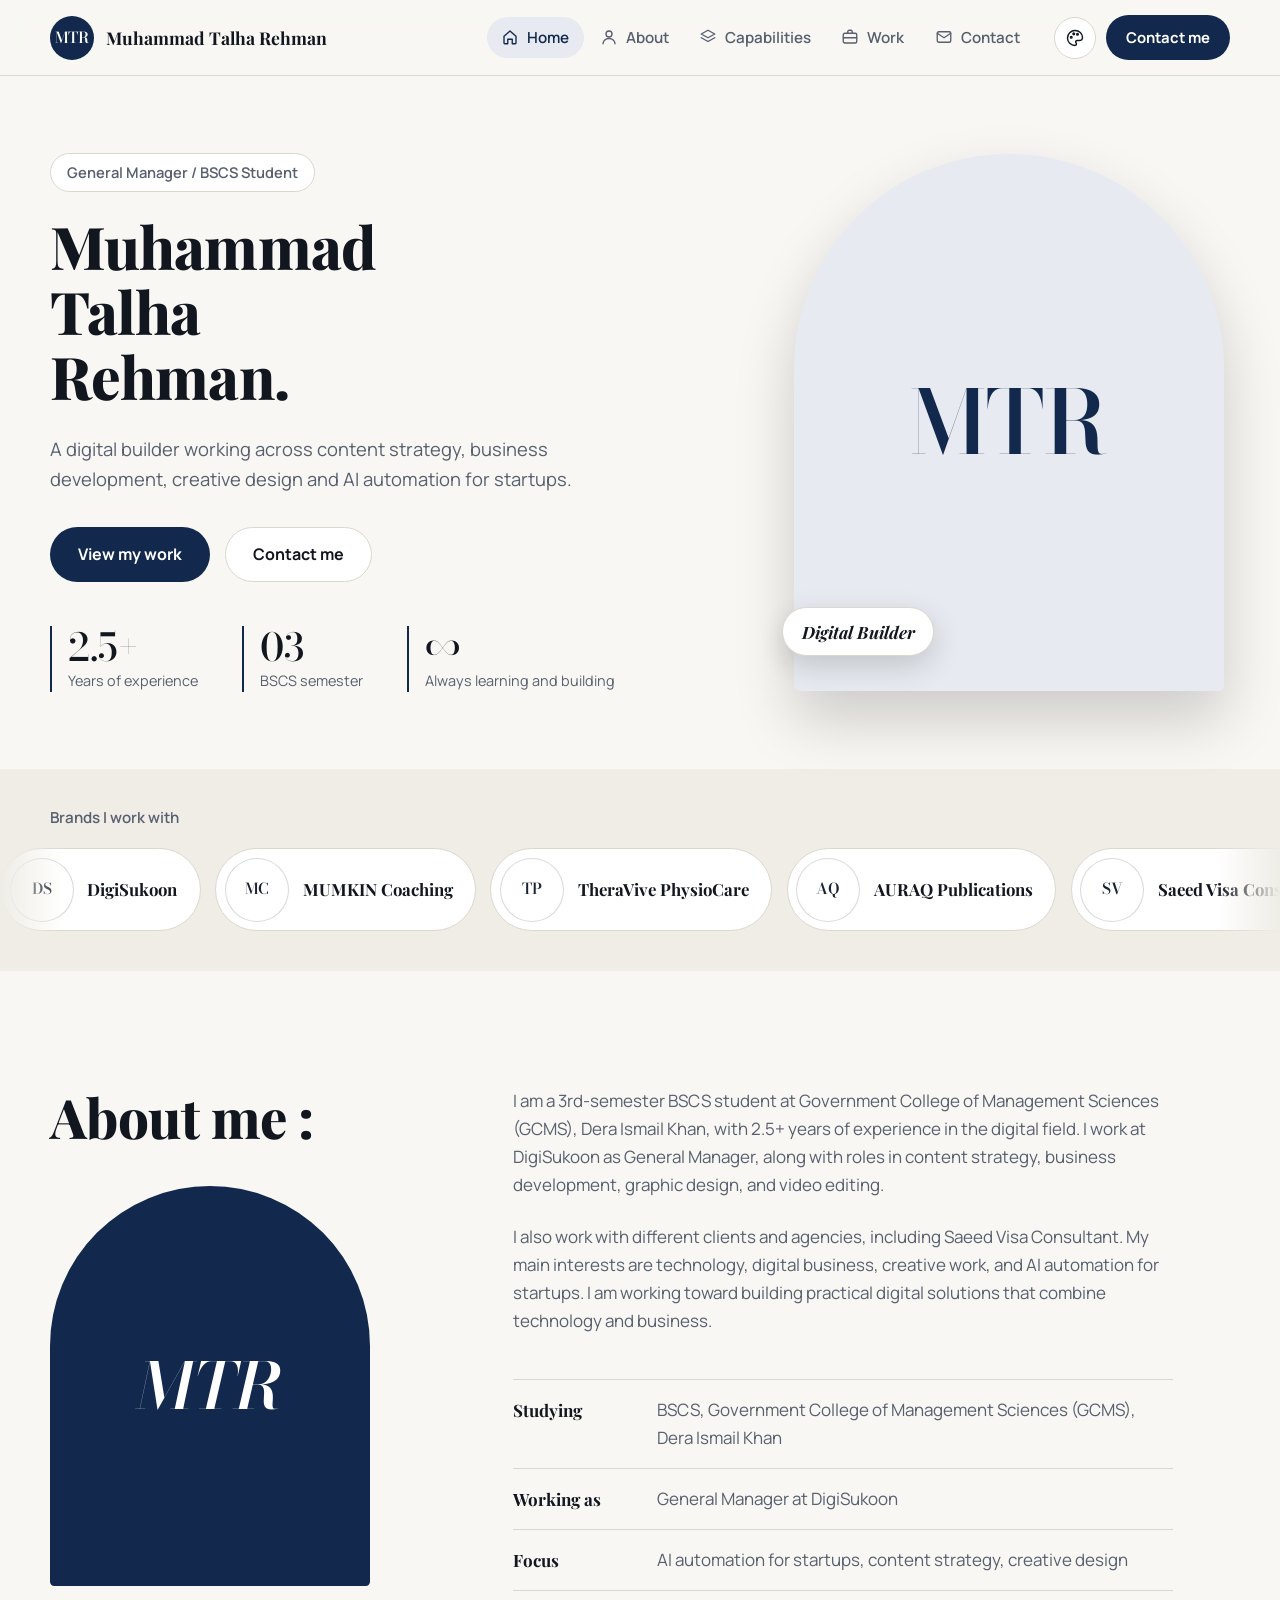
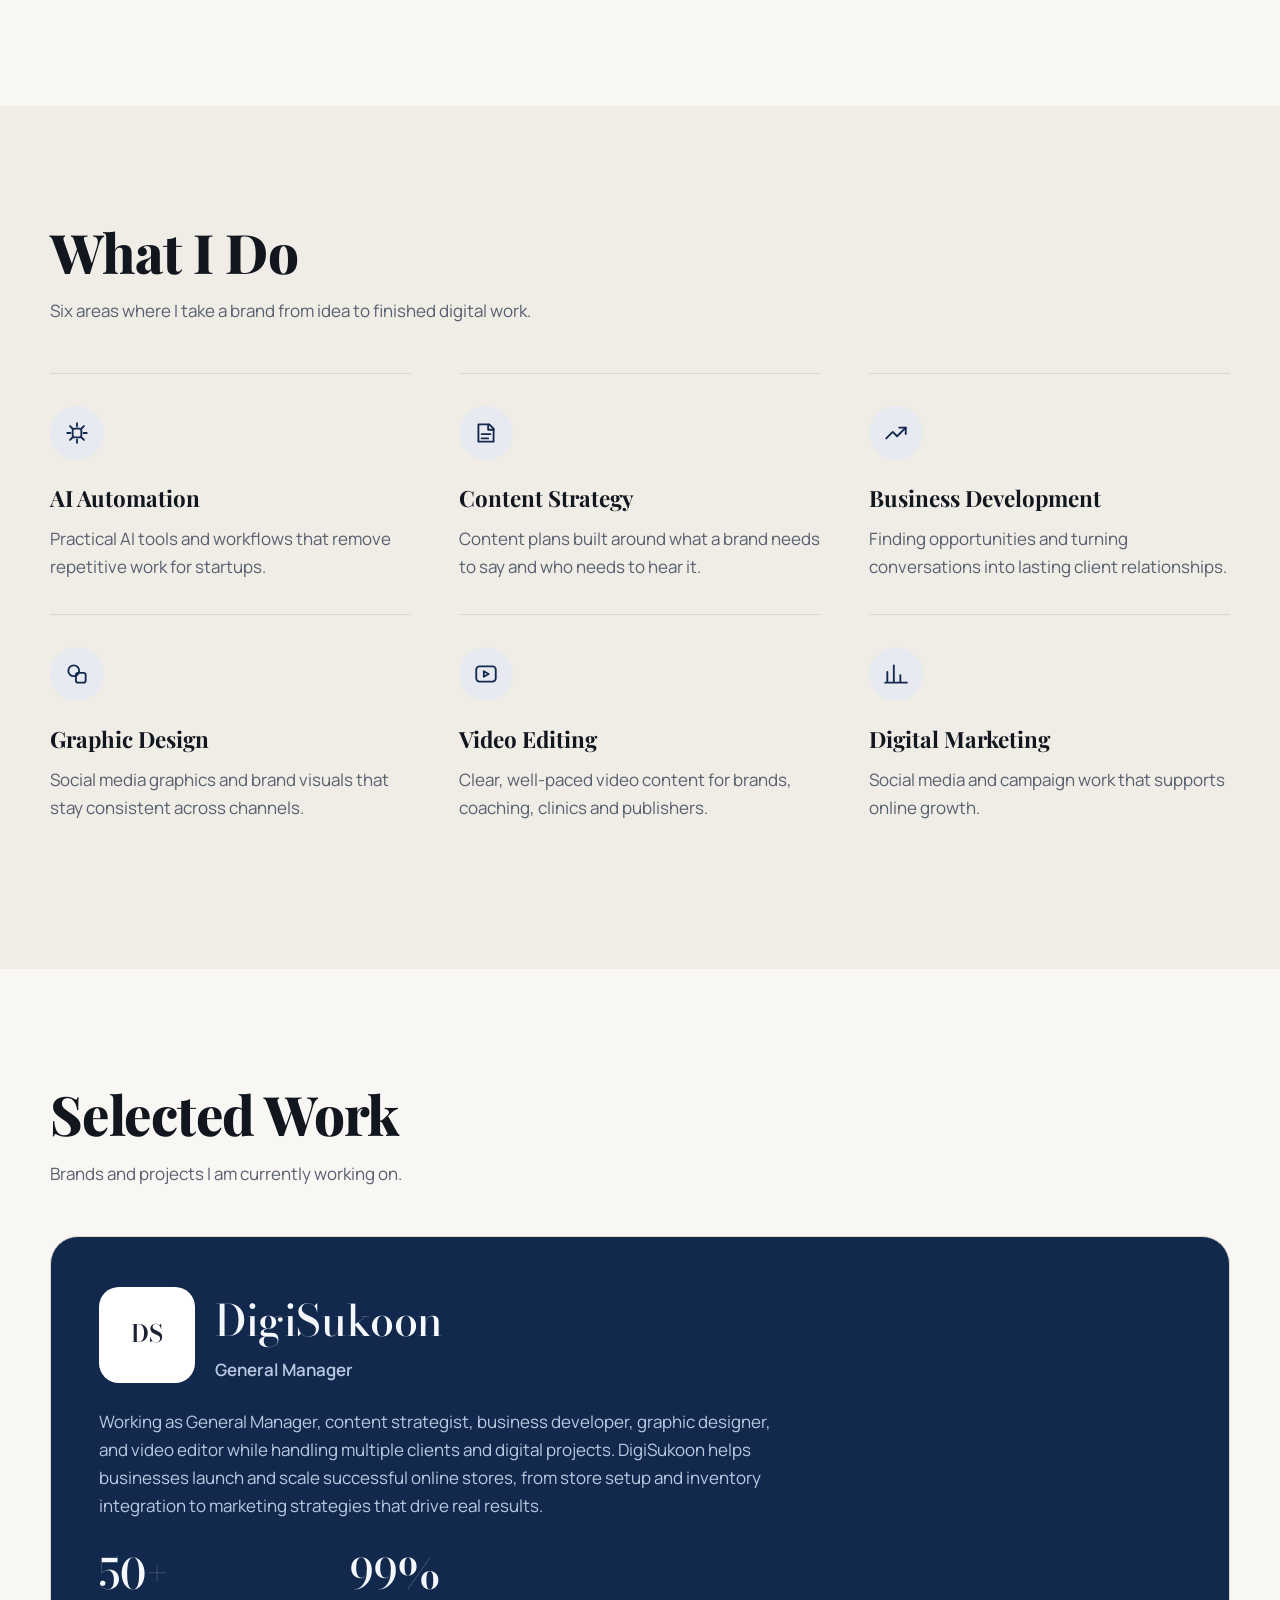
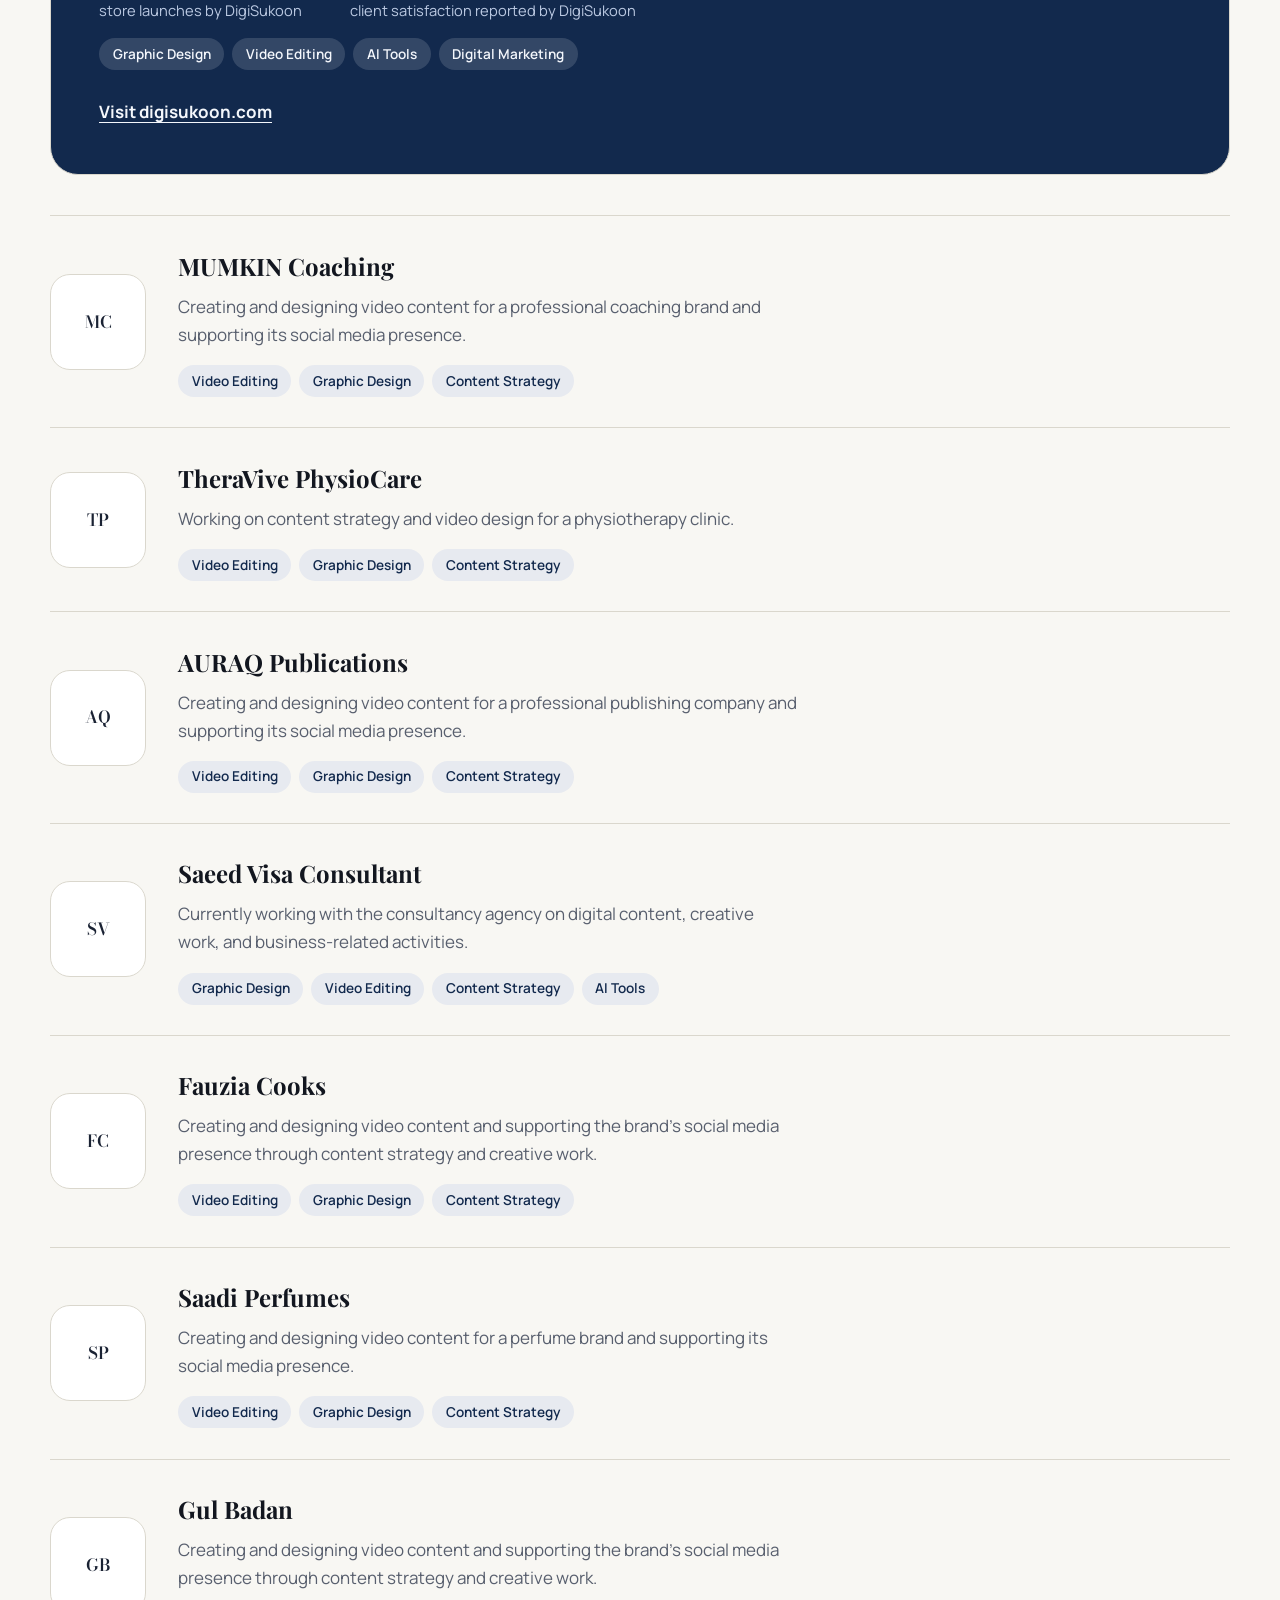
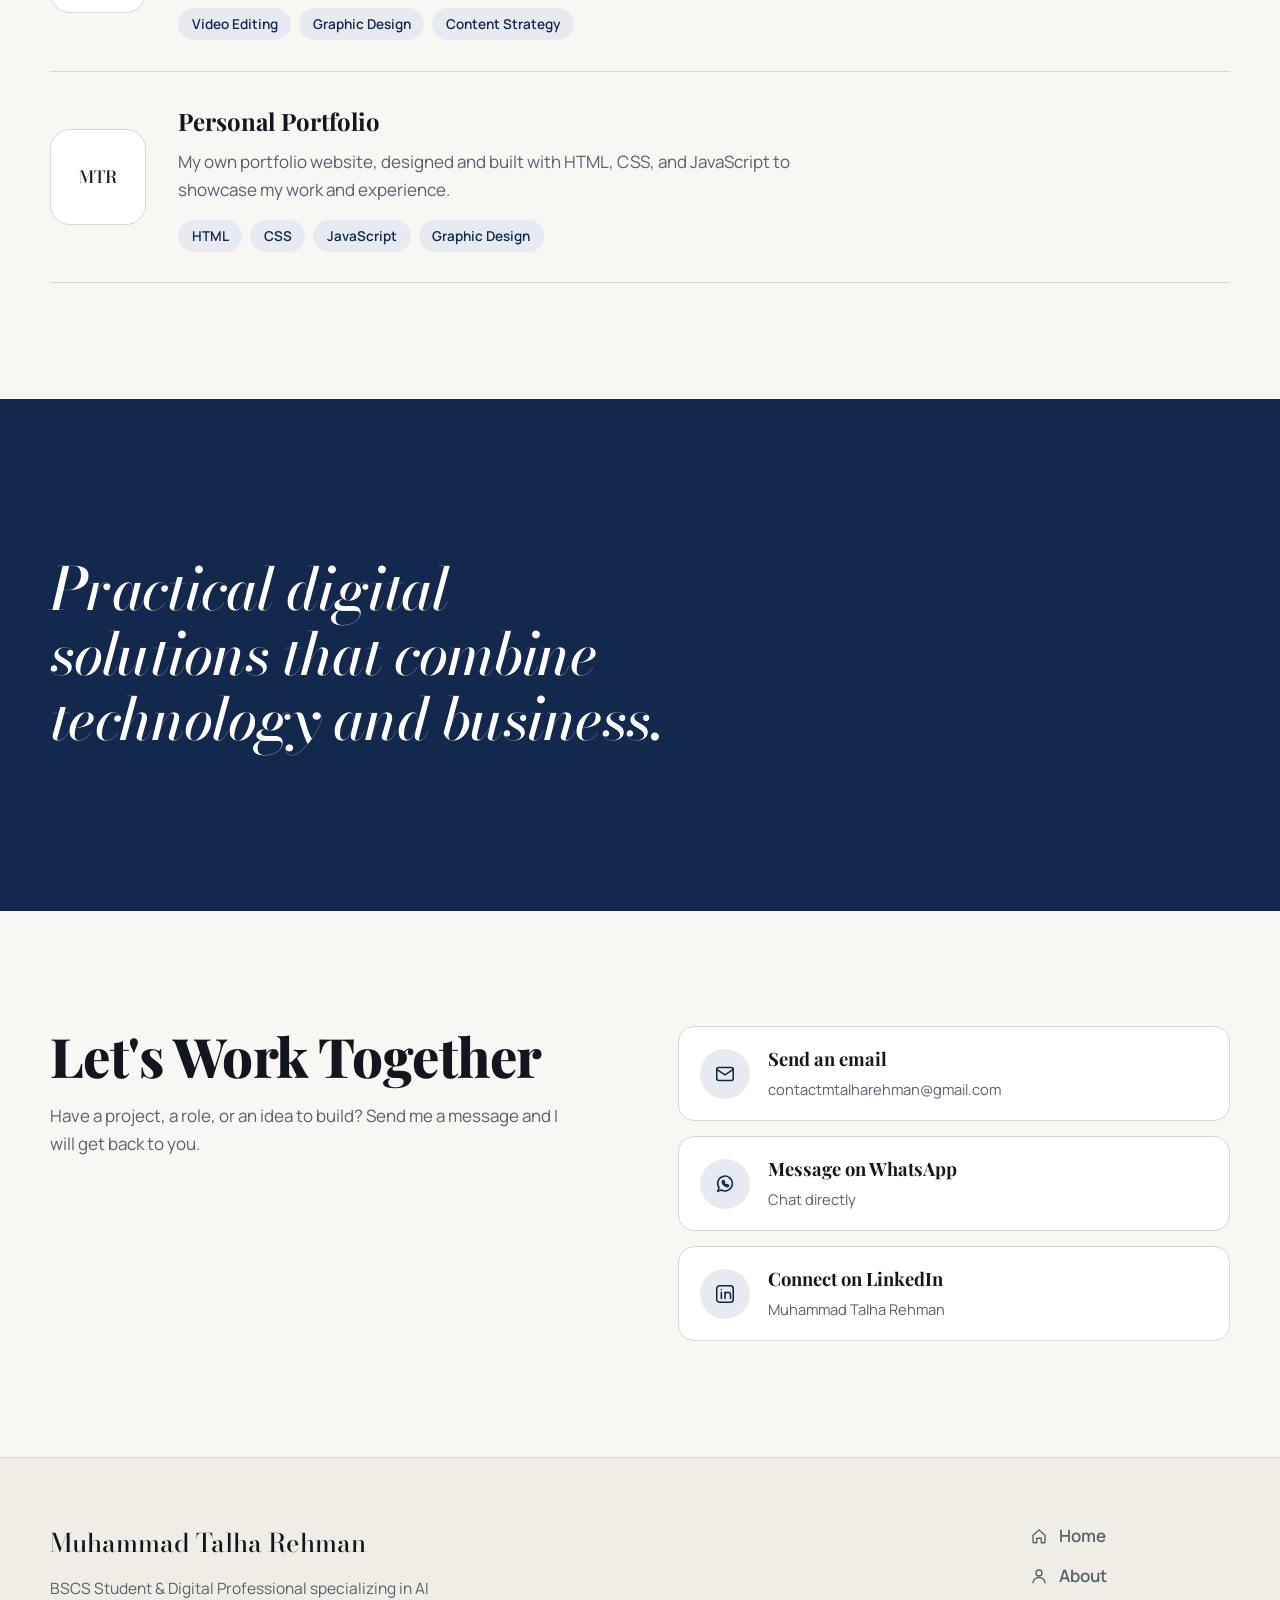
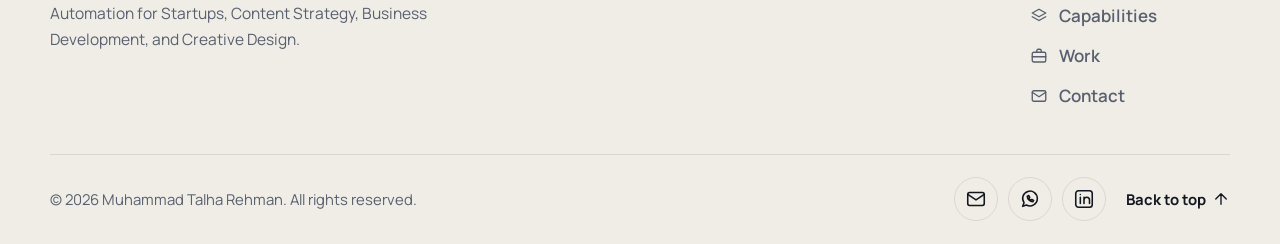
==== index.html @ 36246db5 "Add files via upload" ====
<!DOCTYPE html>
<html lang="en" data-theme="offwhite">
<head>
  <!-- @@ HTML-01  HEAD: title, description, fonts, first theme -->
  <meta charset="UTF-8">
  <meta name="viewport" content="width=device-width, initial-scale=1">
  <title>Muhammad Talha Rehman | Digital Builder</title>
  <meta name="description" content="Muhammad Talha Rehman: BSCS student, General Manager at DigiSukoon, content strategist, business developer and AI automation specialist.">

  <!-- Fonts: Playfair Display (headings), Bodoni Moda (numbers, statement), Manrope (body text) -->
  <link rel="preconnect" href="https://fonts.googleapis.com">
  <link rel="preconnect" href="https://fonts.gstatic.com" crossorigin>
  <link href="https://fonts.googleapis.com/css2?family=Bodoni+Moda:ital,opsz,wght@0,6..96,400..900;1,6..96,400..900&family=Playfair+Display:ital,wght@0,400..900;1,400..900&family=Manrope:wght@400;500;600;700&display=swap" rel="stylesheet">
  <link rel="stylesheet" href="style.css">

  <!-- Sets the saved theme before the page paints (prevents a flash).
       Theme names: offwhite, cream, navy, sky, mix-offwhite-navy, mix-cream-navy, mix-offwhite-sky, mix-cream-sky -->
  <script>
    (function () {
      var root = document.documentElement;
      root.classList.add('js');
      var themes = ['offwhite', 'cream', 'navy', 'sky', 'mix-offwhite-navy', 'mix-cream-navy', 'mix-offwhite-sky', 'mix-cream-sky'];
      var t;
      try { t = localStorage.getItem('mtr-theme'); } catch (e) {}
      if (themes.indexOf(t) === -1) {
        t = (window.matchMedia && window.matchMedia('(prefers-color-scheme: dark)').matches) ? 'navy' : 'offwhite';
      }
      root.setAttribute('data-theme', t);
    })();
  </script>
</head>
<body>
  <a class="skip-link" href="#home">Skip to content</a>

  <!-- @@ HTML-02  LOADER (the name shown for a moment when the page opens) -->
  <div class="loader" id="loader" aria-hidden="true">
    <div class="loader-inner">
      <span class="loader-name">Muhammad Talha Rehman</span>
      <span class="loader-line"></span>
    </div>
  </div>

  <!-- @@ HTML-03  HEADER: logo on the left; menu (with icons), theme switcher, Contact button on the right -->
  <header class="site-header" id="siteHeader">
    <div class="progress" id="progress" aria-hidden="true"></div>
    <div class="wrap header-inner">
      <a class="brand" href="#home" aria-label="Muhammad Talha Rehman, home">
        <span class="brand-mark">MTR</span>
        <span class="brand-name">Muhammad Talha Rehman</span>
      </a>

      <div class="header-right">
        <!-- Menu links. To add a link: copy one <a> block and change href, icon and text -->
        <nav class="nav" id="nav" aria-label="Main navigation">
          <a href="#home"><svg viewBox="0 0 24 24" width="18" height="18" fill="none" stroke="currentColor" stroke-width="1.8" stroke-linecap="round" stroke-linejoin="round" aria-hidden="true"><path d="M4 11l8-7 8 7v9a1 1 0 0 1-1 1h-4v-6H9v6H5a1 1 0 0 1-1-1z"/></svg><span>Home</span></a>
          <a href="#about"><svg viewBox="0 0 24 24" width="18" height="18" fill="none" stroke="currentColor" stroke-width="1.8" stroke-linecap="round" stroke-linejoin="round" aria-hidden="true"><circle cx="12" cy="8" r="4"/><path d="M4 21c0-4 3.6-7 8-7s8 3 8 7"/></svg><span>About</span></a>
          <a href="#capabilities"><svg viewBox="0 0 24 24" width="18" height="18" fill="none" stroke="currentColor" stroke-width="1.8" stroke-linecap="round" stroke-linejoin="round" aria-hidden="true"><path d="M12 3l9 5-9 5-9-5z"/><path d="M3 13l9 5 9-5"/></svg><span>Capabilities</span></a>
          <a href="#work"><svg viewBox="0 0 24 24" width="18" height="18" fill="none" stroke="currentColor" stroke-width="1.8" stroke-linecap="round" stroke-linejoin="round" aria-hidden="true"><rect x="3" y="7" width="18" height="13" rx="2"/><path d="M9 7V5a2 2 0 0 1 2-2h2a2 2 0 0 1 2 2v2M3 13h18"/></svg><span>Work</span></a>
          <a href="#reviews" id="navReviews" hidden><svg viewBox="0 0 24 24" width="18" height="18" fill="none" stroke="currentColor" stroke-width="1.8" stroke-linecap="round" stroke-linejoin="round" aria-hidden="true"><path d="M12 3l2.7 5.6 6.1.9-4.4 4.3 1 6.1L12 17l-5.4 2.9 1-6.1L3.2 9.5l6.1-.9z"/></svg><span>Reviews</span></a>
          <a href="#contact"><svg viewBox="0 0 24 24" width="18" height="18" fill="none" stroke="currentColor" stroke-width="1.8" stroke-linecap="round" stroke-linejoin="round" aria-hidden="true"><rect x="3" y="5" width="18" height="14" rx="2"/><path d="M3 7l9 6 9-6"/></svg><span>Contact</span></a>
        </nav>

        <div class="header-actions">
          <!-- Theme switcher (4 single colors + 4 combinations) -->
          <div class="theme-switch">
            <button class="icon-btn" id="themeBtn" type="button" aria-haspopup="true" aria-expanded="false" aria-controls="themeMenu" aria-label="Choose theme">
              <svg viewBox="0 0 24 24" width="20" height="20" fill="none" stroke="currentColor" stroke-width="1.7" stroke-linecap="round" stroke-linejoin="round" aria-hidden="true"><path d="M12 3a9 9 0 1 0 0 18c1.1 0 1.8-.8 1.8-1.7 0-.5-.2-.9-.5-1.3-.3-.4-.5-.8-.5-1.3 0-1 .8-1.7 1.8-1.7H17a4 4 0 0 0 4-4c0-4.4-4-8-9-8z"/><circle cx="7.5" cy="11" r="1"/><circle cx="10.5" cy="7" r="1"/><circle cx="15" cy="7.5" r="1"/></svg>
            </button>
            <div class="theme-menu" id="themeMenu" hidden>
              <p class="theme-menu-title">Single colors</p>
              <button type="button" class="theme-option" data-theme-choice="offwhite" aria-pressed="false"><span class="swatch swatch-offwhite"></span>Off-white</button>
              <button type="button" class="theme-option" data-theme-choice="cream" aria-pressed="false"><span class="swatch swatch-cream"></span>Cream</button>
              <button type="button" class="theme-option" data-theme-choice="navy" aria-pressed="false"><span class="swatch swatch-navy"></span>Dark Navy Blue</button>
              <button type="button" class="theme-option" data-theme-choice="sky" aria-pressed="false"><span class="swatch swatch-sky"></span>Dark Sky Blue</button>
                            <!-- HIDDEN COMBINATIONS (remove this comment wrapper to show them again)
              <p class="theme-menu-title">Combinations</p>
              <button type="button" class="theme-option" data-theme-choice="mix-offwhite-navy" aria-pressed="false"><span class="swatch swatch-mix-offwhite-navy"></span>Off-white + Navy</button>
              <button type="button" class="theme-option" data-theme-choice="mix-cream-navy" aria-pressed="false"><span class="swatch swatch-mix-cream-navy"></span>Cream + Navy</button>
              <button type="button" class="theme-option" data-theme-choice="mix-offwhite-sky" aria-pressed="false"><span class="swatch swatch-mix-offwhite-sky"></span>Off-white + Sky Blue</button>
              <button type="button" class="theme-option" data-theme-choice="mix-cream-sky" aria-pressed="false"><span class="swatch swatch-mix-cream-sky"></span>Cream + Sky Blue</button>
              -->
            </div>
          </div>

          <a class="btn btn-primary btn-sm header-cta" href="#contact">Contact me</a>

          <button class="icon-btn nav-toggle" id="navToggle" type="button" aria-label="Open menu" aria-expanded="false" aria-controls="nav">
            <svg viewBox="0 0 24 24" width="22" height="22" fill="none" stroke="currentColor" stroke-width="1.8" stroke-linecap="round" aria-hidden="true"><path d="M4 7h16M4 12h16M4 17h16"/></svg>
          </button>
        </div>
      </div>
    </div>
  </header>

  <main>
    <!-- @@ HTML-04  HERO: intro text, buttons, numbers, photo -->
    <section class="hero tone-a" id="home">
      <div class="wrap hero-grid">
        <div class="hero-copy">
          <!-- EDIT: small line above the headline -->
          <p class="hero-identity load-in" style="--i:0">General Manager / BSCS Student</p>

          <!-- EDIT: main headline (each line is one <span>) -->
          <h1 class="hero-title">
            <span class="line"><span class="load-line" style="--i:1">Muhammad</span></span>
            <span class="line"><span class="load-line" style="--i:2">Talha </span></span>
            <span class="line"><span class="load-line" style="--i:3">Rehman.</span></span>
          </h1>

          <!-- EDIT: paragraph under the headline -->
          <p class="hero-lead load-in" style="--i:4">
             A digital builder working across content strategy, business development, creative design and AI automation for startups.
          </p>

          <div class="hero-cta load-in" style="--i:5">
            <a class="btn btn-primary" href="#work">View my work</a>
            <a class="btn btn-ghost" href="#contact">Contact me</a>
          </div>

          <!-- EDIT: the three numbers -->
          <dl class="metrics load-in" style="--i:6">
            <div class="metric"><dt>Years of experience</dt><dd>2.5+</dd></div>
            <div class="metric"><dt>BSCS semester</dt><dd>03</dd></div>
            <div class="metric"><dt>Always learning and building</dt><dd>&infin;</dd></div>
          </dl>
        </div>

        <!-- Profile photo (original colors, no overlay) -->
        <div class="hero-visual load-in" style="--i:2">
          <figure class="hero-image">
            <!-- EDIT: your photo goes in assets/profile.jpg (change the file name here if different) -->
            <img src="assets/profile.jpg" alt="Portrait of Muhammad Talha Rehman" data-fallback="MTR" width="640" height="800">
          </figure>
          <p class="hero-chip">Digital Builder</p>
        </div>
      </div>
    </section>

    <!-- @@ HTML-05  CLIENTS STRIP: moving logo + name boxes (built from content.js -> PROJECTS) -->
    <section class="strip tone-b" id="clients" aria-label="Brands I work with">
      <div class="wrap">
        <p class="strip-label">Brands I work with</p>
      </div>
      <div class="marquee">
        <div class="marquee-track" id="clientsTrack"></div>
      </div>
    </section>

    <!-- @@ HTML-06  ABOUT: paragraphs, quick facts, skills (skills come from content.js -> SKILLS) -->
    <section class="section tone-a" id="about">
           <div class="wrap about-grid">
        <div class="about-side">
          <h2 class="section-title">About me :</h2>
          <div class="about-card" data-reveal>
            <img src="assets/about.jpg" alt="Muhammad Talha Rehman" data-fallback="MTR">
          </div>
        </div>
        <div class="about-body" data-reveal>
          <!-- EDIT: about paragraphs -->
          <p>
            I am a 3rd-semester BSCS student at Government College of Management Sciences (GCMS), Dera Ismail Khan, with 2.5+ years of experience in the digital field. I work at DigiSukoon as General Manager, along with roles in content strategy, business development, graphic design, and video editing.
          </p>
          <p>
            I also work with different clients and agencies, including Saeed Visa Consultant. My main interests are technology, digital business, creative work, and AI automation for startups. I am working toward building practical digital solutions that combine technology and business.
          </p>

          <!-- EDIT: quick facts (copy one <div> line to add a fact) -->
          <dl class="facts">
            <div><dt>Studying</dt><dd>BSCS, Government College of Management Sciences (GCMS), Dera Ismail Khan</dd></div>
            <div><dt>Working as</dt><dd>General Manager at DigiSukoon</dd></div>
            <div><dt>Focus</dt><dd>AI automation for startups, content strategy, creative design</dd></div>
          </dl>
        </div>
      </div>
    </section>

    <!-- @@ HTML-07  CAPABILITIES: six items with icons (copy one <article> to add another) -->
    <section class="section tone-b" id="capabilities">
       <div class="cap-bg" aria-hidden="true"></div>
      <div class="wrap">
        <h2 class="section-title" data-reveal>What I Do</h2>
        <p class="section-intro" data-reveal>Six areas where I take a brand from idea to finished digital work.</p>

        <div class="cap-grid">
          <article class="cap" data-reveal>
            <span class="cap-icon"><svg viewBox="0 0 24 24" width="26" height="26" fill="none" stroke="currentColor" stroke-width="1.7" stroke-linecap="round" stroke-linejoin="round" aria-hidden="true"><rect x="8" y="8" width="8" height="8" rx="2"/><path d="M12 3v3M12 18v3M3 12h3M18 12h3M5.6 5.6l2 2M16.4 16.4l2 2M18.4 5.6l-2 2M7.6 16.4l-2 2"/></svg></span>
            <h3>AI Automation</h3>
            <p>Practical AI tools and workflows that remove repetitive work for startups.</p>
          </article>
          <article class="cap" data-reveal>
            <span class="cap-icon"><svg viewBox="0 0 24 24" width="26" height="26" fill="none" stroke="currentColor" stroke-width="1.7" stroke-linecap="round" stroke-linejoin="round" aria-hidden="true"><path d="M5 4h10l4 4v12H5z"/><path d="M14 4v5h5M8 13h8M8 17h6"/></svg></span>
            <h3>Content Strategy</h3>
            <p>Content plans built around what a brand needs to say and who needs to hear it.</p>
          </article>
          <article class="cap" data-reveal>
            <span class="cap-icon"><svg viewBox="0 0 24 24" width="26" height="26" fill="none" stroke="currentColor" stroke-width="1.7" stroke-linecap="round" stroke-linejoin="round" aria-hidden="true"><path d="M3 17l6-6 4 4 8-8"/><path d="M15 7h6v6"/></svg></span>
            <h3>Business Development</h3>
            <p>Finding opportunities and turning conversations into lasting client relationships.</p>
          </article>
          <article class="cap" data-reveal>
            <span class="cap-icon"><svg viewBox="0 0 24 24" width="26" height="26" fill="none" stroke="currentColor" stroke-width="1.7" stroke-linecap="round" stroke-linejoin="round" aria-hidden="true"><circle cx="9" cy="9" r="5"/><rect x="11" y="11" width="9" height="9" rx="2"/></svg></span>
            <h3>Graphic Design</h3>
            <p>Social media graphics and brand visuals that stay consistent across channels.</p>
          </article>
          <article class="cap" data-reveal>
            <span class="cap-icon"><svg viewBox="0 0 24 24" width="26" height="26" fill="none" stroke="currentColor" stroke-width="1.7" stroke-linecap="round" stroke-linejoin="round" aria-hidden="true"><rect x="3" y="5" width="18" height="14" rx="3"/><path d="M10 9.5v5l4.5-2.5z"/></svg></span>
            <h3>Video Editing</h3>
            <p>Clear, well-paced video content for brands, coaching, clinics and publishers.</p>
          </article>
          <article class="cap" data-reveal>
            <span class="cap-icon"><svg viewBox="0 0 24 24" width="26" height="26" fill="none" stroke="currentColor" stroke-width="1.7" stroke-linecap="round" stroke-linejoin="round" aria-hidden="true"><path d="M4 20V10M10 20V4M16 20v-7M22 20H2"/></svg></span>
            <h3>Digital Marketing</h3>
            <p>Social media and campaign work that supports online growth.</p>
          </article>
        </div>
      </div>
    </section>

    <!-- @@ HTML-08  WORK: featured client + project rows (both come from content.js) -->
    <section class="section tone-a" id="work">
      <div class="wrap">
        <h2 class="section-title" data-reveal>Selected Work</h2>
        <p class="section-intro" data-reveal>Brands and projects I am currently working on.</p>
        <div id="featuredWork"></div>
        <div class="work-list" id="workList"></div>
      </div>
    </section>

    <!-- @@ HTML-09  STATEMENT: one big line on the left, double exposure image on the right -->
    <section class="statement" aria-label="Statement">
      <div class="wrap">
        <!-- EDIT: statement sentence -->
        <p class="statement-text" data-reveal>Practical digital solutions that combine technology and business.</p>
      </div>

      <!-- Double exposure image. EDIT: put your image at assets/statement.jpg.
           Until that file exists, your profile photo (assets/profile.jpg) is used. -->
      <div class="stmt-visual" aria-hidden="true">
        <img class="stmt-photo" src="assets/statement.jpg" data-alt-src="assets/profile.jpg" data-fallback="" alt="">
        <div class="stmt-texture">
          <svg viewBox="0 0 400 500" preserveAspectRatio="xMidYMid slice">
            <g fill="none" stroke="currentColor" stroke-width="1.2">
              <circle cx="200" cy="230" r="40"/>
              <circle cx="200" cy="230" r="85"/>
              <circle cx="200" cy="230" r="135"/>
              <circle cx="200" cy="230" r="190"/>
              <circle cx="200" cy="230" r="250"/>
              <path d="M200 230V-30M200 230L430 100M200 230L430 230M200 230L430 360M200 230V500M200 230L-30 360M200 230L-30 230M200 230L-30 100"/>
              <path d="M-10 380C80 300 140 460 220 380S350 300 410 370"/>
              <path d="M-10 420C90 350 150 500 230 420S360 350 410 410"/>
            </g>
            <g fill="currentColor">
              <circle cx="200" cy="145" r="3.5"/><circle cx="285" cy="230" r="3.5"/>
              <circle cx="115" cy="230" r="3.5"/><circle cx="260" cy="120" r="3"/>
              <circle cx="140" cy="330" r="3"/><circle cx="330" cy="300" r="3"/>
              <circle cx="70" cy="140" r="3"/><circle cx="345" cy="110" r="3"/>
            </g>
          </svg>
        </div>
      </div>
    </section>

    <!-- @@ HTML-10  CLIENT REVIEWS: hidden until you add reviews in content.js -> REVIEWS -->
    <section class="section tone-b" id="reviews" hidden>
      <div class="wrap">
        <h2 class="section-title" data-reveal>Client Reviews</h2>
        <p class="section-intro" data-reveal>What clients say about working with me.</p>
        <div class="reviews" data-reveal>
          <div class="reviews-track" id="reviewsTrack" tabindex="0" aria-label="Client reviews"></div>
          <div class="reviews-controls" id="reviewsControls">
            <button class="icon-btn" id="reviewPrev" type="button" aria-label="Previous review"></button>
            <div class="dots" id="reviewsDots"></div>
            <button class="icon-btn" id="reviewNext" type="button" aria-label="Next review"></button>
          </div>
        </div>
      </div>
    </section>

    <!-- @@ HTML-11  CONTACT: links come from content.js -> PROFILE -->
    <section class="section tone-a" id="contact">
      <div class="wrap contact-grid">
        <div>
          <h2 class="section-title" data-reveal>Let's Work Together</h2>
          <p class="section-intro" data-reveal>Have a project, a role, or an idea to build?  Send me a message and I will get back to you.</p>
        </div>
        <ul class="contact-list" id="contactList" data-reveal></ul>
      </div>
    </section>
  </main>

  <!-- @@ HTML-12  FOOTER: brand on the left, quick links (with icons) on the right; copyright bottom left, contact icons + back to top bottom right -->
  <footer class="site-footer tone-b">
    <div class="wrap footer-grid">
      <div class="footer-brand">
        <span class="footer-name">Muhammad Talha Rehman</span>
        <p>BSCS Student &amp; Digital Professional specializing in AI Automation for Startups, Content Strategy, Business Development, and Creative Design.</p>
      </div>

      <nav class="footer-links" aria-label="Footer navigation">
        <a href="#home"><svg viewBox="0 0 24 24" width="18" height="18" fill="none" stroke="currentColor" stroke-width="1.8" stroke-linecap="round" stroke-linejoin="round" aria-hidden="true"><path d="M4 11l8-7 8 7v9a1 1 0 0 1-1 1h-4v-6H9v6H5a1 1 0 0 1-1-1z"/></svg><span>Home</span></a>
        <a href="#about"><svg viewBox="0 0 24 24" width="18" height="18" fill="none" stroke="currentColor" stroke-width="1.8" stroke-linecap="round" stroke-linejoin="round" aria-hidden="true"><circle cx="12" cy="8" r="4"/><path d="M4 21c0-4 3.6-7 8-7s8 3 8 7"/></svg><span>About</span></a>
        <a href="#capabilities"><svg viewBox="0 0 24 24" width="18" height="18" fill="none" stroke="currentColor" stroke-width="1.8" stroke-linecap="round" stroke-linejoin="round" aria-hidden="true"><path d="M12 3l9 5-9 5-9-5z"/><path d="M3 13l9 5 9-5"/></svg><span>Capabilities</span></a>
        <a href="#work"><svg viewBox="0 0 24 24" width="18" height="18" fill="none" stroke="currentColor" stroke-width="1.8" stroke-linecap="round" stroke-linejoin="round" aria-hidden="true"><rect x="3" y="7" width="18" height="13" rx="2"/><path d="M9 7V5a2 2 0 0 1 2-2h2a2 2 0 0 1 2 2v2M3 13h18"/></svg><span>Work</span></a>
        <a href="#contact"><svg viewBox="0 0 24 24" width="18" height="18" fill="none" stroke="currentColor" stroke-width="1.8" stroke-linecap="round" stroke-linejoin="round" aria-hidden="true"><rect x="3" y="5" width="18" height="14" rx="2"/><path d="M3 7l9 6 9-6"/></svg><span>Contact</span></a>
      </nav>
    </div>

    <div class="wrap footer-bottom">
      <p>&copy; <span id="year">2026</span> Muhammad Talha Rehman. All rights reserved.</p>
      <div class="footer-actions">
        <div class="footer-contact" id="footerContact"></div>
        <a class="back-top" href="#home">Back to top<svg viewBox="0 0 24 24" width="18" height="18" fill="none" stroke="currentColor" stroke-width="1.8" stroke-linecap="round" stroke-linejoin="round" aria-hidden="true"><path d="M12 19V5M5 12l7-7 7 7"/></svg></a>
      </div>
    </div>
  </footer>

  <!-- @@ HTML-13  SCRIPTS (content.js must stay BEFORE script.js) -->
  <script src="content.js"></script>
  <script src="script.js"></script>
</body>
</html>
---- style.css ----
/* ============================================================
   style.css  -  Muhammad Talha Rehman Portfolio
   Search for "@@" to jump between sections.
   ============================================================ */


/* @@ CSS-01  THEMES  (Off-white, Cream, Dark Navy Blue, Dark Sky Blue + 4 combinations)
   To change a color, edit the value next to its name below.
   --bg = page background     --bg-alt = alternate section background
   --ink = main text          --muted = softer text        --line = borders
   --accent = buttons and highlights (and the big statement section)  */

/* --- Light set 1: OFF-WHITE  (also the light half of the two Off-white combinations) --- */
:root,
[data-theme="offwhite"],
[data-theme="mix-offwhite-navy"],
[data-theme="mix-offwhite-sky"] {
  --bg: #f8f7f3;
  --bg-alt: #efede6;
  --surface: #ffffff;
  --ink: #12161f;
  --muted: #585f6e;
  --line: #dad7cd;
  --accent: #12294d;
  --accent-ink: #ffffff;
  --accent-soft: #e7eaf0;

  --feature-bg: #12294d;        /* big DigiSukoon panel */
  --feature-ink: #f4f7fc;
  --feature-muted: #bbc9e2;
  --feature-tag: rgba(255, 255, 255, 0.14);

  --stmt-blend: screen;         /* double exposure blending on the statement image */
}

/* --- Light set 2: CREAM  (also the light half of the two Cream combinations) --- */
[data-theme="cream"],
[data-theme="mix-cream-navy"],
[data-theme="mix-cream-sky"] {
  --bg: #f5ebd6;
  --bg-alt: #ebddc0;
  --surface: #fbf5e8;
  --ink: #231d12;
  --muted: #66593f;
  --line: #d6c6a2;
  --accent: #16305a;
  --accent-ink: #fbf5e8;
  --accent-soft: #e6d8b8;

  --feature-bg: #16305a;
  --feature-ink: #fbf5e8;
  --feature-muted: #c4d0e6;
  --feature-tag: rgba(255, 255, 255, 0.14);

  --stmt-blend: screen;
}

/* --- Dark set 1: DARK NAVY BLUE  (also the dark half of the two Navy combinations) --- */
[data-theme="navy"],
[data-theme="mix-offwhite-navy"] .tone-b,
[data-theme="mix-cream-navy"] .tone-b {
  --bg: #0a1730;
  --bg-alt: #0e2040;
  --surface: #12294d;
  --ink: #edf2fb;
  --muted: #a9b8d2;
  --line: #233a63;
  --accent: #f0e6cc;
  --accent-ink: #0a1730;
  --accent-soft: #16305a;

  --feature-bg: #16305a;
  --feature-ink: #f4f7fc;
  --feature-muted: #b4c3df;
  --feature-tag: rgba(255, 255, 255, 0.12);

  --stmt-blend: multiply;
}

/* --- Dark set 2: DARK SKY BLUE  (also the dark half of the two Sky Blue combinations) --- */
[data-theme="sky"],
[data-theme="mix-offwhite-sky"] .tone-b,
[data-theme="mix-cream-sky"] .tone-b {
  --bg: #14507a;
  --bg-alt: #0f4468;
  --surface: #1b5f8e;
  --ink: #f3f8fd;
  --muted: #c3daee;
  --line: #3a7dab;
  --accent: #f3e9cf;
  --accent-ink: #0b3352;
  --accent-soft: #1e6796;

  --feature-bg: #0b3352;
  --feature-ink: #f3f8fd;
  --feature-muted: #b5d0e8;
  --feature-tag: rgba(255, 255, 255, 0.12);

  --stmt-blend: multiply;
}

/* In the 4 combinations, the dark sections get their own background */
[data-theme^="mix-"] .tone-b { background: var(--bg); }


/* @@ CSS-02  SIZES, FONTS AND BASE RULES */
:root {
  --font-display: "Bodoni Moda", "Playfair Display", Georgia, serif;   /* numbers, statement */
  --font-serif: "Playfair Display", Georgia, serif;                    /* headings, quotes */
  --font-body: "Manrope", "Segoe UI", system-ui, sans-serif;           /* normal text */

  --r-lg: 28px;
  --r-md: 16px;
  --r-sm: 10px;
  --wrap: 1180px;
  --header-h: 76px;
}

*, *::before, *::after { box-sizing: border-box; }

html {
  scroll-behavior: smooth;
  scroll-padding-top: calc(var(--header-h) + 12px);
}

body {
  margin: 0;
  background: var(--bg);
  color: var(--ink);
  font-family: var(--font-body);
  font-size: 1.0625rem;
  line-height: 1.65;
  -webkit-font-smoothing: antialiased;
  transition: background-color 0.35s ease, color 0.35s ease;
}

img { display: block; max-width: 100%; }
a { color: inherit; }
h1, h2, h3, p, ul, dl, dd, figure, blockquote { margin: 0; }
ul { padding: 0; list-style: none; }
[hidden] { display: none !important; }

:focus-visible {
  outline: 3px solid var(--accent);
  outline-offset: 3px;
  border-radius: 6px;
}

.wrap { width: min(var(--wrap), 100% - 2.5rem); margin-inline: auto; }

.skip-link {
  position: absolute;
  left: 1rem;
  top: -4rem;
  z-index: 400;
  padding: 0.6rem 1rem;
  background: var(--accent);
  color: var(--accent-ink);
  border-radius: var(--r-sm);
  text-decoration: none;
  font-weight: 600;
}
.skip-link:focus { top: 1rem; }


/* @@ CSS-03  LOADER (name shown when the page opens) */
.loader {
  display: none;
  position: fixed;
  inset: 0;
  z-index: 300;
  place-items: center;
  background: var(--bg);
  transition: opacity 0.6s ease, visibility 0.6s ease;
}
.js .loader { display: grid; }
.loader.is-hidden { opacity: 0; visibility: hidden; }
.loader-inner { display: grid; gap: 1.1rem; justify-items: center; padding: 1rem; text-align: center; }
.loader-name {
  font-family: var(--font-display);
  font-style: italic;
  font-weight: 500;
  font-size: clamp(1.6rem, 5vw, 2.6rem);
  animation: loaderName 0.9s ease-out both;
}
.loader-line { width: 140px; height: 2px; background: var(--line); position: relative; overflow: hidden; }
.loader-line::after {
  content: "";
  position: absolute;
  inset: 0;
  background: var(--accent);
  transform: translateX(-100%);
  animation: loaderFill 1s ease-out forwards;
}
@keyframes loaderName { from { opacity: 0; transform: translateY(14px); } to { opacity: 1; transform: none; } }
@keyframes loaderFill { to { transform: translateX(0); } }


/* @@ CSS-04  HEADER (logo left; menu with icons, theme button, Contact button right) */
.site-header {
  position: sticky;
  top: 0;
  z-index: 200;
  height: var(--header-h);
  background: var(--bg);
  background: color-mix(in srgb, var(--bg) 88%, transparent);
  -webkit-backdrop-filter: blur(14px);
  backdrop-filter: blur(14px);
  border-bottom: 1px solid var(--line);
  transition: height 0.3s ease, background-color 0.35s ease;
}
.site-header.is-scrolled { height: 64px; }

.progress {
  position: absolute;
  left: 0;
  bottom: -1px;
  width: 100%;
  height: 3px;
  background: var(--accent);
  transform-origin: left;
  transform: scaleX(var(--p, 0));
}

.header-inner { height: 100%; display: flex; align-items: center; justify-content: space-between; gap: 1.25rem; }
.header-right { display: flex; align-items: center; gap: 1.25rem; margin-left: auto; }

.brand { display: flex; align-items: center; gap: 0.75rem; text-decoration: none; }
.brand-mark {
  display: grid;
  place-items: center;
  width: 44px;
  height: 44px;
  border-radius: 50%;
  background: var(--accent);
  color: var(--accent-ink);
  font-family: var(--font-display);
  font-weight: 600;
  font-size: 0.95rem;
}
.brand-name { font-family: var(--font-serif); font-weight: 700; font-size: 1.1rem; }

.nav { display: flex; gap: 0.1rem; }
.nav a {
  display: inline-flex;
  align-items: center;
  gap: 0.5rem;
  padding: 0.5rem 0.9rem;
  border-radius: 999px;
  text-decoration: none;
  font-weight: 600;
  font-size: 0.95rem;
  color: var(--muted);
  transition: color 0.2s ease, background-color 0.2s ease;
}
.nav a svg { flex: none; }
.nav a:hover { color: var(--ink); background: var(--accent-soft); }
.nav a.is-active { color: var(--accent); background: var(--accent-soft); }

.header-actions { display: flex; align-items: center; gap: 0.6rem; }

.icon-btn {
  display: grid;
  place-items: center;
  width: 42px;
  height: 42px;
  border: 1px solid var(--line);
  border-radius: 50%;
  background: var(--surface);
  color: var(--ink);
  cursor: pointer;
  transition: border-color 0.2s ease;
}
.icon-btn:hover { border-color: var(--accent); }
.nav-toggle { display: none; }


/* @@ CSS-05  THEME SWITCHER (palette button + menu) */
.theme-switch { position: relative; }
.theme-menu {
  position: absolute;
  right: 0;
  top: calc(100% + 0.6rem);
  z-index: 250;
  min-width: 230px;
  max-height: 75vh;
  overflow-y: auto;
  padding: 0.6rem;
  background: var(--surface);
  border: 1px solid var(--line);
  border-radius: var(--r-md);
  box-shadow: 0 18px 40px rgba(0, 0, 0, 0.2);
}
.theme-menu-title { padding: 0.5rem 0.6rem 0.35rem; font-size: 0.82rem; color: var(--muted); font-weight: 700; }
.theme-option {
  display: flex;
  align-items: center;
  gap: 0.75rem;
  width: 100%;
  padding: 0.55rem 0.6rem;
  border: 0;
  border-radius: var(--r-sm);
  background: transparent;
  color: var(--ink);
  font: inherit;
  font-weight: 600;
  text-align: left;
  cursor: pointer;
}
.theme-option:hover { background: var(--accent-soft); }
.theme-option[aria-pressed="true"] { background: var(--accent-soft); color: var(--accent); }
.swatch { width: 26px; height: 26px; border-radius: 50%; border: 1px solid rgba(128, 128, 128, 0.45); flex: none; }
.swatch-offwhite { background: #f8f7f3; }
.swatch-cream { background: #f5ebd6; }
.swatch-navy { background: #0a1730; }
.swatch-sky { background: #14507a; }
.swatch-mix-offwhite-navy { background: linear-gradient(135deg, #f8f7f3 50%, #0a1730 50%); }
.swatch-mix-cream-navy { background: linear-gradient(135deg, #f5ebd6 50%, #0a1730 50%); }
.swatch-mix-offwhite-sky { background: linear-gradient(135deg, #f8f7f3 50%, #14507a 50%); }
.swatch-mix-cream-sky { background: linear-gradient(135deg, #f5ebd6 50%, #14507a 50%); }


/* @@ CSS-06  BUTTONS */
.btn {
  display: inline-flex;
  align-items: center;
  justify-content: center;
  padding: 0.85rem 1.7rem;
  border-radius: 999px;
  border: 1.5px solid transparent;
  font-weight: 700;
  font-size: 1rem;
  text-decoration: none;
  transition: transform 0.2s ease, border-color 0.2s ease, opacity 0.2s ease;
}
.btn:hover { transform: translateY(-2px); }
.btn-primary { background: var(--accent); color: var(--accent-ink); }
.btn-ghost { border-color: var(--line); color: var(--ink); background: var(--surface); }
.btn-ghost:hover { border-color: var(--accent); }
.btn-sm { padding: 0.6rem 1.2rem; font-size: 0.93rem; }


/* @@ CSS-07  IMAGE FALLBACK (shown when a logo or photo file is missing) */
.img-fallback {
  display: grid;
  place-items: center;
  width: 100%;
  height: 100%;
  font-family: var(--font-display);
  font-weight: 600;
  text-align: center;
  line-height: 1.1;
}


/* @@ CSS-08  SECTION BACKGROUNDS + NARROW COLUMN LINES
   tone-a / tone-b sections alternate. The thin vertical lines are drawn by ::before below.
   To change how many lines: edit  calc(100% / 6)  (6 columns).  To hide them: delete the ::before block. */
.tone-a { background: var(--bg); color: var(--ink); }
.tone-b { background: var(--bg-alt); color: var(--ink); }

.tone-a, .tone-b, .statement { position: relative; }

.tone-a::before,
.tone-b::before,
.statement::before {
  display: none;
  content: "";
  position: absolute;
  top: 0;
  bottom: 0;
  left: 50%;
  width: min(var(--wrap), 100% - 2.5rem);
  transform: translateX(-50%);
  pointer-events: none;
  background-image: linear-gradient(to right, rgba(128, 128, 128, 0.14) 1px, transparent 1px);
  background-image: linear-gradient(to right, color-mix(in srgb, currentColor 9%, transparent) 1px, transparent 1px);
  background-size: calc(100% / 6) 100%;
  border-right: 1px solid rgba(128, 128, 128, 0.14);
  border-right: 1px solid color-mix(in srgb, currentColor 9%, transparent);
}
.tone-a > *, .tone-b > *, .statement > .wrap { position: relative; z-index: 1; }

.section { padding-block: clamp(4.5rem, 9vw, 7.5rem); }
.section-title {
  font-family: var(--font-serif);
  font-weight: 800;
  font-size: clamp(2.1rem, 4.4vw, 3.4rem);
  line-height: 1.1;
  letter-spacing: -0.01em;
}
.section-intro { margin-top: 1rem; max-width: 52ch; color: var(--muted); }


/* @@ CSS-09  HERO (headline, buttons, numbers, photo) */
.hero { padding-block: clamp(2.5rem, 6vw, 5rem) clamp(3rem, 6vw, 5rem); }
.hero-grid {
  display: grid;
  grid-template-columns: 1.2fr 0.8fr;
  gap: clamp(2rem, 6vw, 5rem);
  align-items: center;
}
.hero-identity {
  display: inline-block;
  padding: 0.4rem 1rem;
  border: 1px solid var(--line);
  border-radius: 999px;
  background: var(--surface);
  font-weight: 600;
  font-size: 0.92rem;
  color: var(--muted);
}
.hero-title {
  margin-top: 1.4rem;
  font-family: var(--font-serif);
  font-weight: 800;
  font-size: clamp(2.1rem, 4.6vw, 3.9rem);
  line-height: 1.1;
  letter-spacing: -0.015em;
}
.hero-title .line { display: block; overflow: hidden; padding-bottom: 0.14em; margin-bottom: -0.14em; }
.hero-title .line > span { display: block; }
.hero-lead { margin-top: 1.6rem; max-width: 52ch; color: var(--muted); font-size: 1.15rem; }
.hero-cta { display: flex; flex-wrap: wrap; gap: 0.9rem; margin-top: 2rem; }

.metrics { display: flex; flex-wrap: wrap; gap: 2rem 2.75rem; margin-top: 2.75rem; }
.metric { display: flex; flex-direction: column-reverse; padding-left: 1rem; border-left: 2px solid var(--accent); }
.metric dt { font-size: 0.9rem; color: var(--muted); }
.metric dd { font-family: var(--font-display); font-weight: 500; font-size: 2.4rem; line-height: 1.1; }

.hero-visual { position: relative; justify-self: center; width: min(100%, 430px); }
.hero-image {
  aspect-ratio: 4 / 5;
  border-radius: 999px 999px var(--r-lg) var(--r-lg);
  overflow: hidden;
  background: var(--accent-soft);
  box-shadow: 0 28px 60px rgba(0, 0, 0, 0.18);
}
.hero-image img { width: 100%; height: 100%; object-fit: cover; object-position: center top; }
.hero-image .img-fallback { font-size: 5.5rem; color: var(--accent); }
.hero-chip {
  position: absolute;
  left: -0.75rem;
  bottom: 2.2rem;
  z-index: 5;
  padding: 0.6rem 1.15rem;
  background: var(--surface);
  color: var(--ink);
  border: 1px solid var(--line);
  border-radius: 999px;
  font-family: var(--font-serif);
  font-style: italic;
  font-weight: 700;
  box-shadow: 0 10px 30px rgba(0, 0, 0, 0.16);
}


/* @@ CSS-10  CLIENT STRIP (logo + name in one box, moving left to right)
   To make it move right to left instead: in @keyframes marquee, swap "from" and "to" values.
   To change speed: change 50s below (bigger number = slower). */
.strip { padding-block: 2.25rem 2.5rem; overflow: hidden; }
.strip-label { font-weight: 600; color: var(--muted); font-size: 0.95rem; margin-bottom: 1.1rem; }

.marquee {
  overflow: hidden;
  -webkit-mask-image: linear-gradient(to right, transparent, #000 5%, #000 95%, transparent);
  mask-image: linear-gradient(to right, transparent, #000 5%, #000 95%, transparent);
}
.marquee-track {
  display: flex;
  width: max-content;
  animation: marquee 50s linear infinite;
}
.marquee:hover .marquee-track { animation-play-state: paused; }
.marquee-group {
  display: flex;
  flex: none;
  gap: 0.9rem;
  padding-right: 0.9rem;
  min-width: 100vw;
  justify-content: space-between;
}
@keyframes marquee {
  from { transform: translateX(-50%); }
  to   { transform: translateX(0); }
}

.client-chip {
  display: flex;
  align-items: center;
  flex: none;
  gap: 0.85rem;
  padding: 0.55rem 1.4rem 0.55rem 0.55rem;
  background: var(--surface);
  border: 1px solid var(--line);
  border-radius: 999px;
  white-space: nowrap;
}
.chip-logo {
  display: grid;
  place-items: center;
  width: 64px;
  height: 64px;
  padding: 3px;
  background: #ffffff;
  border: 1px solid rgba(128, 128, 128, 0.3);
  border-radius: 999px;
  overflow: hidden;
  flex: none;
}
.chip-logo img { width: 100%; height: 100%; object-fit: contain; }
.chip-logo .img-fallback { color: #1a2233; font-size: 0.95rem; }
.chip-name { font-family: var(--font-serif); font-weight: 700; font-size: 1.05rem; }

/* Logo boxes used in the Work rows and the DigiSukoon panel */
.client-logo {
  display: grid;
  place-items: center;
  width: 96px;
  height: 96px;
  padding: 4px;
  background: #ffffff;
  border: 1px solid var(--line);
  border-radius: 20px;
  overflow: hidden;
  flex: none;
}
.client-logo img { width: 100%; height: 100%; object-fit: contain; }
.client-logo .img-fallback { color: #1a2233; font-size: 1.05rem; }


/* @@ CSS-11  ABOUT */
.about-grid { display: grid; grid-template-columns: 0.7fr 1.3fr; gap: clamp(2rem, 6vw, 5rem); align-items: start; }
.about-body { display: grid; gap: 1.5rem; max-width: 66ch; }
.about-side { min-width: 0; }
.about-card {
  position: sticky;
  top: 7rem;
  box-sizing: border-box;
  display: block;
  width: min(100%, 320px);
  aspect-ratio: 4 / 5;
  margin-top: 2.5rem;
  padding: 0;
  background: var(--accent);
  border: 8px solid var(--accent);
  border-radius: 999px 999px 26px 26px;
  overflow: hidden;
}
.about-card img {
  display: block;
  width: 100%;
  height: 100%;
  object-fit: cover;
  object-position: center top;
}
.about-card .img-fallback {
  display: grid;
  place-items: center;
  width: 100%;
  height: 100%;
  font-family: var(--font-display);
  font-style: italic;
  font-size: 4rem;
  color: var(--accent-ink);
}
.about-body p { color: var(--muted); }
.facts { display: grid; margin-top: 1.25rem; border-top: 1px solid var(--line); }
.facts > div {
  display: grid;
  grid-template-columns: 8rem 1fr;
  gap: 1rem;
  padding: 1rem 0;
  border-bottom: 1px solid var(--line);
}
.facts dt { font-family: var(--font-serif); font-weight: 700; }
.facts dd { color: var(--muted); }
.skills { display: flex; flex-wrap: wrap; gap: 0.6rem; margin-top: 0.75rem; }
.skills li {
  padding: 0.45rem 1rem;
  border: 1px solid var(--line);
  border-radius: 999px;
  background: var(--surface);
  font-weight: 600;
  font-size: 0.93rem;
}


/* @@ CSS-12  CAPABILITIES */
.tone-b > .cap-bg {
  position: absolute;
  inset: 0;
  z-index: 0;
  pointer-events: none;
  background: url("assets/cap-bg.jpg") center / cover no-repeat;
  filter: grayscale(1);
  opacity: 0.20;
  mix-blend-mode: multiply;
  -webkit-mask-image: linear-gradient(to bottom, transparent 0%, #000 18%, #000 82%, transparent 100%);
  mask-image: linear-gradient(to bottom, transparent 0%, #000 18%, #000 82%, transparent 100%);
}
[data-theme="navy"] .tone-b > .cap-bg,
[data-theme="sky"] .tone-b > .cap-bg,
[data-theme^="mix-"] .tone-b > .cap-bg {
  mix-blend-mode: screen;
}
.cap-grid { display: grid; grid-template-columns: repeat(3, 1fr); gap: 0 3rem; margin-top: 3rem; }
.cap { padding: 2rem 0; border-top: 1px solid var(--line); }
.cap-icon {
  display: grid;
  place-items: center;
  width: 54px;
  height: 54px;
  border-radius: 50%;
  background: var(--accent-soft);
  color: var(--accent);
}
.cap h3 { margin-top: 1.25rem; font-family: var(--font-serif); font-weight: 700; font-size: 1.4rem; }
.cap p { margin-top: 0.5rem; color: var(--muted); }


/* @@ CSS-13  WORK (big DigiSukoon panel + project rows) */
.featured {
  margin-top: 3rem;
  padding: clamp(1.75rem, 4vw, 3rem);
  border-radius: var(--r-lg);
  background: var(--feature-bg);
  color: var(--feature-ink);
  border: 1px solid var(--line);
}
.featured-head { display: flex; align-items: center; gap: 1.25rem; }
.featured-logo {
  display: grid;
  place-items: center;
  width: 96px;
  height: 96px;
  padding:4px;
  background: #ffffff;
  border-radius: 20px;
  overflow: hidden;
  flex: none;
}
.featured-logo img { width: 100%; height: 100%; object-fit: contain; }
.featured-logo .img-fallback { color: #1a2233; font-size: 1.5rem; }
.featured h3 { font-family: var(--font-display); font-weight: 500; font-size: clamp(1.9rem, 3.8vw, 2.7rem); letter-spacing: -0.01em; }
.featured-role { color: var(--feature-muted); font-weight: 600; }
.featured-text { margin-top: 1.5rem; max-width: 70ch; color: var(--feature-muted); }
.featured-stats { display: flex; flex-wrap: wrap; gap: 1.5rem 3rem; margin-top: 2rem; }
.featured-stats li { display: flex; flex-direction: column; }
.featured-stats strong { font-family: var(--font-display); font-weight: 500; font-size: 2.6rem; line-height: 1.1; }
.featured-stats span { color: var(--feature-muted); font-size: 0.92rem; }
.featured-link { display: inline-block; margin-top: 1.75rem; font-weight: 700; color: var(--feature-ink); text-underline-offset: 4px; }

.tags { display: flex; flex-wrap: wrap; gap: 0.5rem; margin-top: 1rem; }
.tags li {
  padding: 0.3rem 0.85rem;
  border-radius: 999px;
  background: var(--accent-soft);
  color: var(--accent);
  font-size: 0.85rem;
  font-weight: 600;
}
.featured .tags li { background: var(--feature-tag); color: var(--feature-ink); }

.work-list { margin-top: 2.5rem; }
.work-item {
  display: grid;
  grid-template-columns: 96px 1fr;
  gap: 2rem;
  align-items: center;
  padding: 1.9rem 0;
  border-top: 1px solid var(--line);
  transition: padding-left 0.3s ease;
}
.work-item:last-child { border-bottom: 1px solid var(--line); }
.work-item:hover { padding-left: 0.75rem; }
.work-body h3 { font-family: var(--font-serif); font-weight: 700; font-size: 1.5rem; }
.work-body p { margin-top: 0.4rem; max-width: 62ch; color: var(--muted); }


/* @@ CSS-14  STATEMENT (big sentence left, double exposure image right)
   Double exposure = the photo (black and white) is blended with the section color
   and a second line pattern. Blend mode is set per theme in CSS-01 (--stmt-blend). */
.statement {
  display: flex;
  align-items: center;
  min-height: clamp(340px, 40vw, 520px);
  padding-block: clamp(4rem, 9vw, 7rem);
  overflow: hidden;
  background: var(--accent);
  color: var(--accent-ink);
}
.statement-text {
  max-width: 17ch;
  font-family: var(--font-display);
  font-style: italic;
  font-weight: 500;
  font-size: clamp(2.1rem, 4.6vw, 3.9rem);
  line-height: 1.1;
  letter-spacing: -0.02em;
}
.stmt-visual {
  position: absolute;
  top: 0;
  right: 0;
  bottom: 0;
  width: min(52%, 660px);
  pointer-events: none;
}
.stmt-photo {
  position: absolute;
  inset: 0;
  width: 100%;
  height: 100%;
  object-fit: cover;
  object-position: center 15%;
  filter: grayscale(1) contrast(1.15);
  mix-blend-mode: var(--stmt-blend);
  opacity: 0.92;
  -webkit-mask-image: linear-gradient(to left, #000 42%, transparent 100%);
  mask-image: linear-gradient(to left, #000 42%, transparent 100%);
}
.stmt-texture {
   display: none;
  position: absolute;
  inset: -4%;
  color: var(--accent-ink);
  opacity: 0.3;
  -webkit-mask-image: linear-gradient(to left, #000 30%, transparent 95%);
  mask-image: linear-gradient(to left, #000 30%, transparent 95%);
}
.stmt-texture svg { width: 100%; height: 100%; animation: texDrift 24s ease-in-out infinite alternate; }
@keyframes texDrift {
  from { transform: rotate(-3deg) scale(1); }
  to   { transform: rotate(3deg) scale(1.06); }
}


/* @@ CSS-15  CLIENT REVIEWS (slider) */
.reviews { margin-top: 3rem; }
.reviews-track {
  display: flex;
  overflow-x: auto;
  scroll-snap-type: x mandatory;
  scrollbar-width: none;
}
.reviews-track::-webkit-scrollbar { display: none; }
.review { flex: 0 0 100%; scroll-snap-align: start; padding-right: 1rem; max-width: 100%; }
.review-quote {
  max-width: 34ch;
  font-family: var(--font-serif);
  font-style: italic;
  font-weight: 400;
  font-size: clamp(1.6rem, 3.4vw, 2.6rem);
  line-height: 1.3;
}
.review-author { display: flex; align-items: center; gap: 1rem; margin-top: 2rem; }
.review-photo {
  width: 56px;
  height: 56px;
  border-radius: 50%;
  overflow: hidden;
  background: var(--accent-soft);
  color: var(--accent);
  flex: none;
}
.review-photo img { width: 100%; height: 100%; object-fit: cover; }
.review-author strong { display: block; font-family: var(--font-serif); font-size: 1.1rem; }
.review-author span { color: var(--muted); font-size: 0.95rem; }
.reviews-controls { display: flex; align-items: center; gap: 1rem; margin-top: 2.5rem; }
.dots { display: flex; gap: 0.5rem; }
.dot { width: 10px; height: 10px; border: 0; border-radius: 50%; background: var(--line); cursor: pointer; padding: 0; }
.dot.is-active { background: var(--accent); width: 26px; border-radius: 999px; }


/* @@ CSS-16  CONTACT */
.contact-grid { display: grid; grid-template-columns: 1fr 1fr; gap: clamp(2rem, 6vw, 5rem); align-items: start; }
.contact-list { display: grid; gap: 0.9rem; }
.contact-link {
  display: flex;
  align-items: center;
  gap: 1.1rem;
  padding: 1.1rem 1.3rem;
  background: var(--surface);
  border: 1px solid var(--line);
  border-radius: var(--r-md);
  text-decoration: none;
  transition: border-color 0.2s ease, transform 0.2s ease;
}
.contact-link:hover { border-color: var(--accent); transform: translateX(4px); }
.contact-icon {
  display: grid;
  place-items: center;
  width: 50px;
  height: 50px;
  border-radius: 50%;
  background: var(--accent-soft);
  color: var(--accent);
  flex: none;
}
.contact-link strong { display: block; font-family: var(--font-serif); font-size: 1.15rem; }
.contact-link small { color: var(--muted); font-size: 0.92rem; overflow-wrap: anywhere; }


/* @@ CSS-17  FOOTER (brand left, links right; bottom row: copyright left, icons + back to top right) */
.site-footer { border-top: 1px solid var(--line); padding-top: clamp(2.75rem, 5vw, 4.25rem); }
.footer-grid { display: grid; grid-template-columns: 1.4fr auto; gap: 2.5rem; align-items: start; }
.footer-name { font-family: var(--font-display); font-weight: 500; font-size: 1.6rem; }
.footer-brand p { margin-top: 0.75rem; max-width: 44ch; color: var(--muted); font-size: 0.97rem; }
.footer-links { display: grid; gap: 0.75rem; justify-self: end; min-width: 200px; }
.footer-links a {
  display: inline-flex;
  align-items: center;
  gap: 0.7rem;
  text-decoration: none;
  color: var(--muted);
  font-weight: 600;
  transition: color 0.2s ease;
}
.footer-links a:hover { color: var(--accent); }
.footer-links svg { flex: none; }

.footer-bottom {
  display: flex;
  flex-wrap: wrap;
  align-items: center;
  justify-content: space-between;
  gap: 1rem 2rem;
  margin-top: 2.75rem;
  padding-block: 1.4rem;
  border-top: 1px solid var(--line);
  color: var(--muted);
  font-size: 0.93rem;
}
.footer-actions { display: flex; align-items: center; flex-wrap: wrap; gap: 1.25rem; }
.footer-contact { display: flex; gap: 0.6rem; }
.footer-icon {
  display: grid;
  place-items: center;
  width: 44px;
  height: 44px;
  border: 1px solid var(--line);
  border-radius: 50%;
  color: var(--ink);
  transition: border-color 0.2s ease, color 0.2s ease;
}
.footer-icon:hover { border-color: var(--accent); color: var(--accent); }
.back-top {
  display: inline-flex;
  align-items: center;
  gap: 0.4rem;
  font-weight: 700;
  color: var(--ink);
  text-decoration: none;
}
.back-top:hover { color: var(--accent); }


/* @@ CSS-18  ANIMATIONS (page-open entrance + scroll reveal) */
.js .load-in { opacity: 0; transform: translateY(22px); }
.js .is-ready .load-in {
  opacity: 1;
  transform: none;
  transition: opacity 0.8s ease, transform 0.8s ease;
  transition-delay: calc(var(--i, 0) * 110ms);
}
.js .load-line { transform: translateY(110%); }
.js .is-ready .load-line {
  transform: none;
  transition: transform 0.9s cubic-bezier(0.2, 0.8, 0.2, 1);
  transition-delay: calc(var(--i, 0) * 120ms);
}
.js [data-reveal] { opacity: 0; transform: translateY(18px); transition: opacity 0.7s ease, transform 0.7s ease; }
.js [data-reveal].in-view { opacity: 1; transform: none; }


/* @@ CSS-19  RESPONSIVE (laptop, tablet and mobile) */
@media (max-width: 1100px) {
  .header-cta { display: none; }
}

@media (max-width: 980px) {
  .brand-name { display: none; }
  .nav a { padding: 0.5rem 0.7rem; }
}

@media (max-width: 960px) {
  .hero-grid, .about-grid, .contact-grid { grid-template-columns: 1fr; }
  .hero-visual { order: -1; width: min(100%, 340px); }
  .cap-grid { grid-template-columns: repeat(2, 1fr); }
  .footer-grid { grid-template-columns: 1fr; }
    .footer-links { justify-self: start; }
  .about-side { position: static; }
  .about-card { width: min(100%, 260px); margin-top: 1.75rem; }
}

@media (max-width: 820px) {
  .nav-toggle { display: grid; }
  .nav {
    position: absolute;
    top: 100%;
    left: 0;
    right: 0;
    display: none;
    flex-direction: column;
    gap: 0;
    padding: 0.75rem 1.25rem 1.25rem;
    background: var(--bg);
    border-bottom: 1px solid var(--line);
  }
  .nav.is-open { display: flex; }
  .nav a { padding: 0.9rem 0.5rem; border-radius: var(--r-sm); font-size: 1rem; }

  .statement { display: block; padding-bottom: 0; }
  .statement-text { max-width: 18ch; }
  .stmt-visual { position: relative; width: 100%; height: 320px; margin-top: 2.5rem; }
  .stmt-photo, .stmt-texture {
    -webkit-mask-image: linear-gradient(to top, #000 45%, transparent 100%);
    mask-image: linear-gradient(to top, #000 45%, transparent 100%);
  }
  .tone-a::before, .tone-b::before, .statement::before { background-size: calc(100% / 3) 100%; }
}

@media (max-width: 600px) {
  .cap-grid { grid-template-columns: 1fr; }
  .work-item { grid-template-columns: 1fr; gap: 1rem; }
  .facts > div { grid-template-columns: 1fr; gap: 0.25rem; }
  .featured-head { flex-direction: column; align-items: flex-start; }
  .footer-bottom { flex-direction: column; align-items: flex-start; }
  .chip-logo { width: 54px; height: 54px; }
  .chip-name { font-size: 0.98rem; }
  .work-logo { width: 96px; }
}


/* @@ CSS-20  REDUCED MOTION (for people who turn animations off) */
@media (prefers-reduced-motion: reduce) {
  html { scroll-behavior: auto; }
  *, *::before, *::after { animation-duration: 0.01ms !important; animation-iteration-count: 1 !important; transition-duration: 0.01ms !important; }
  .js .load-in, .js .load-line, .js [data-reveal] { opacity: 1; transform: none; }
  .marquee { -webkit-mask-image: none; mask-image: none; }
  .marquee-track { width: auto; animation: none; }
  .marquee-group { flex-wrap: wrap; min-width: 0; }
  .marquee-group[aria-hidden="true"] { display: none; }
}
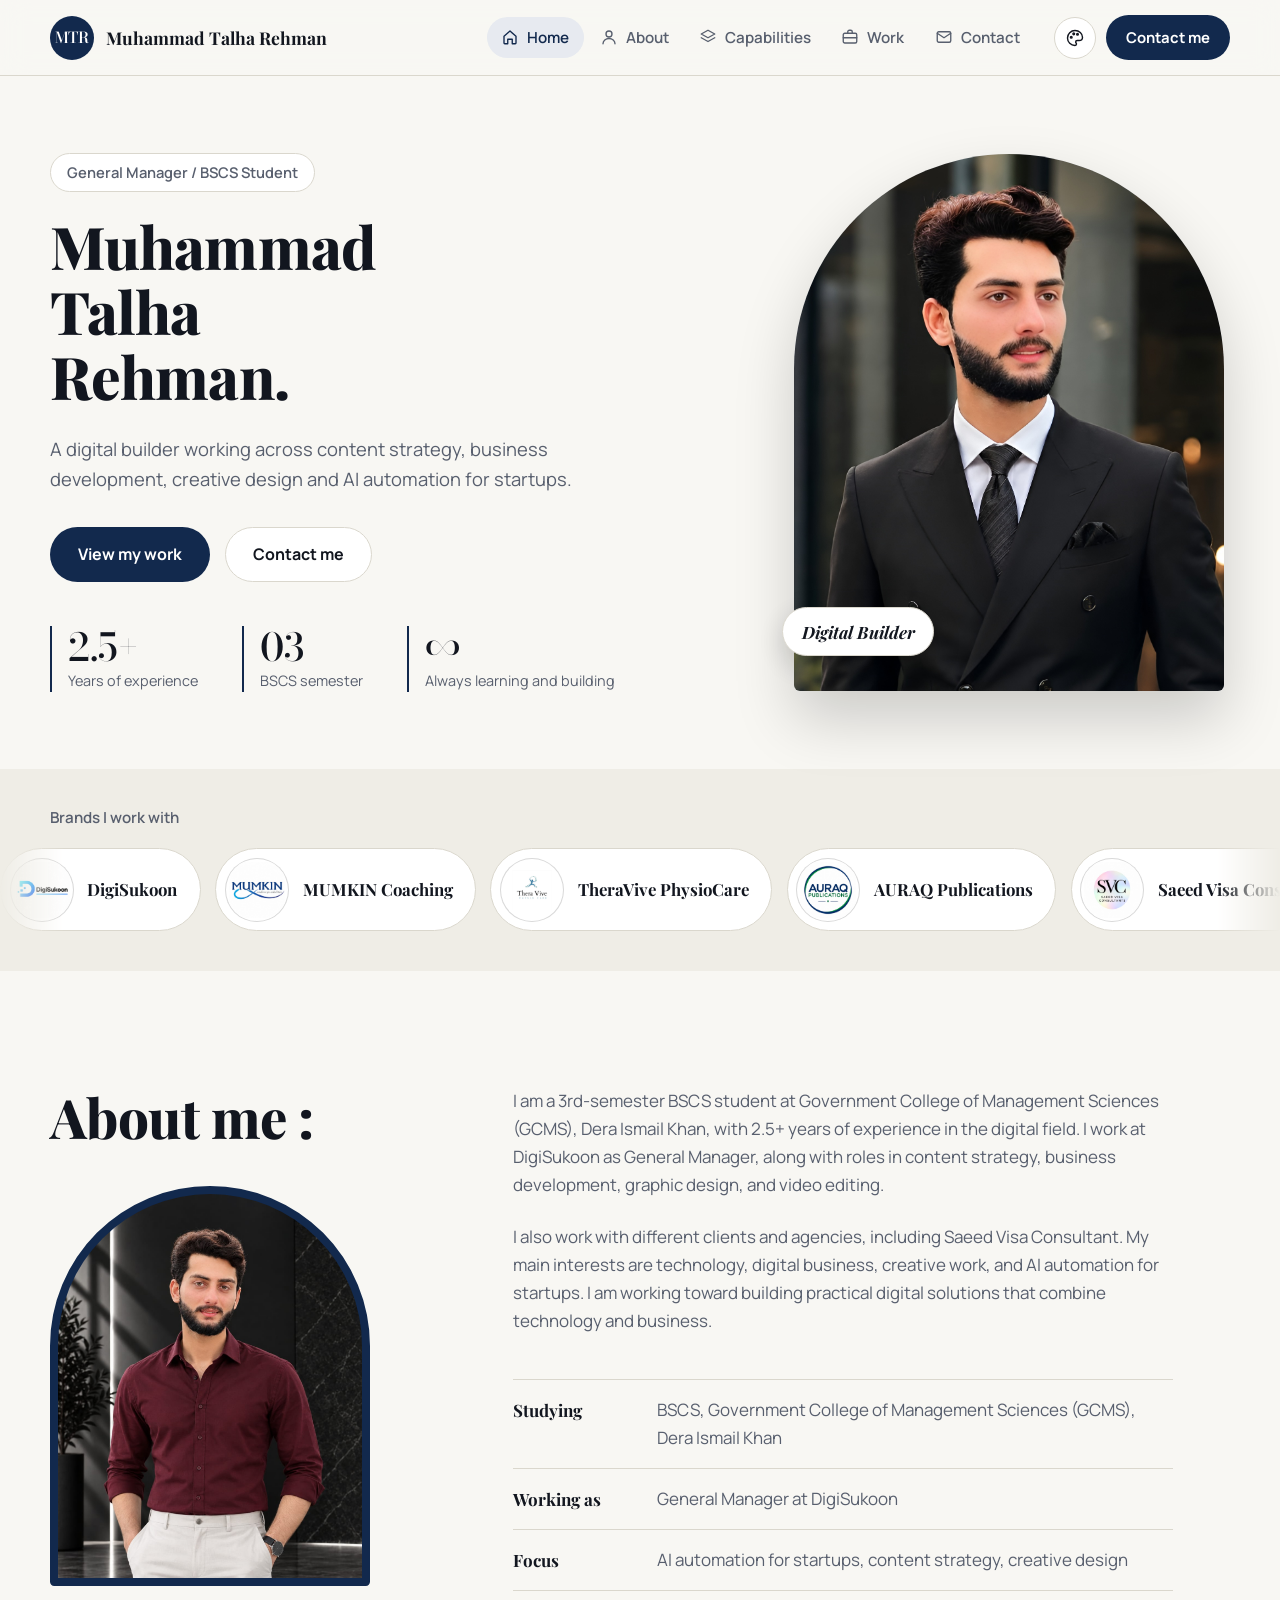
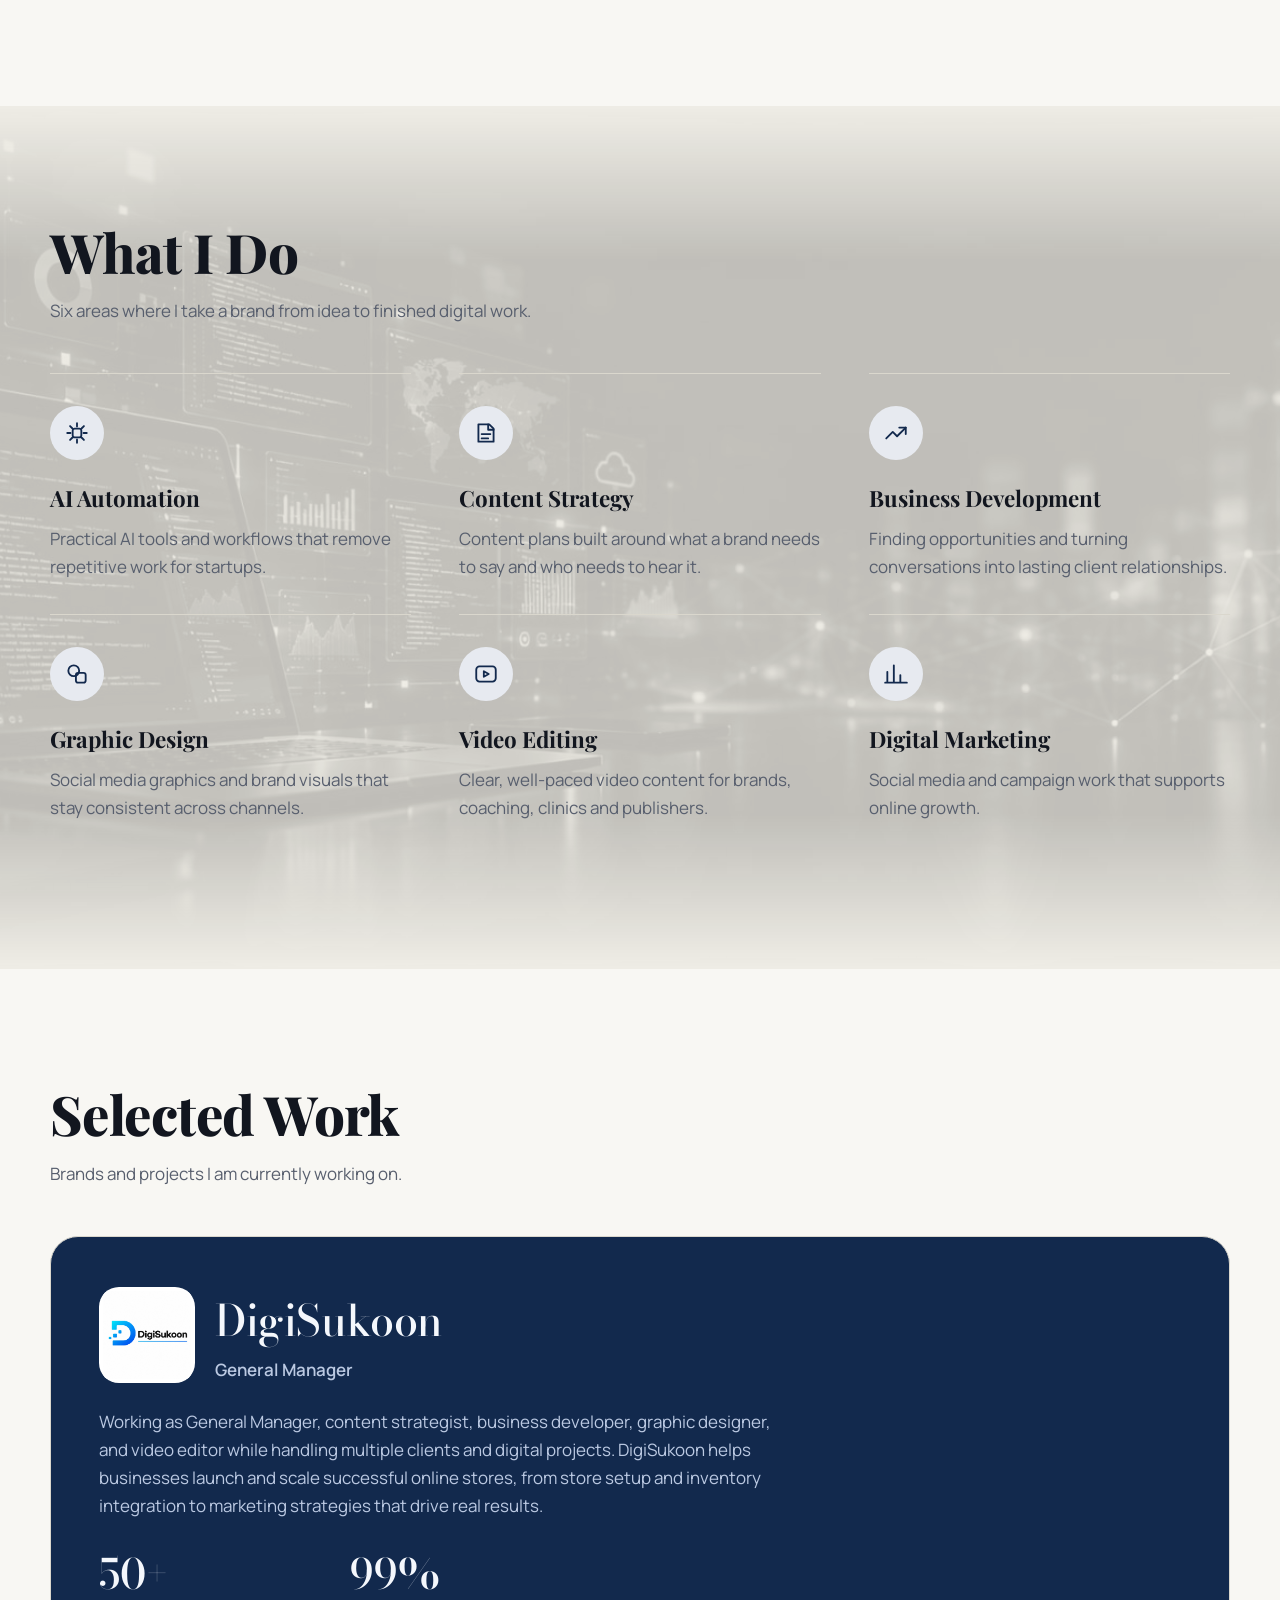
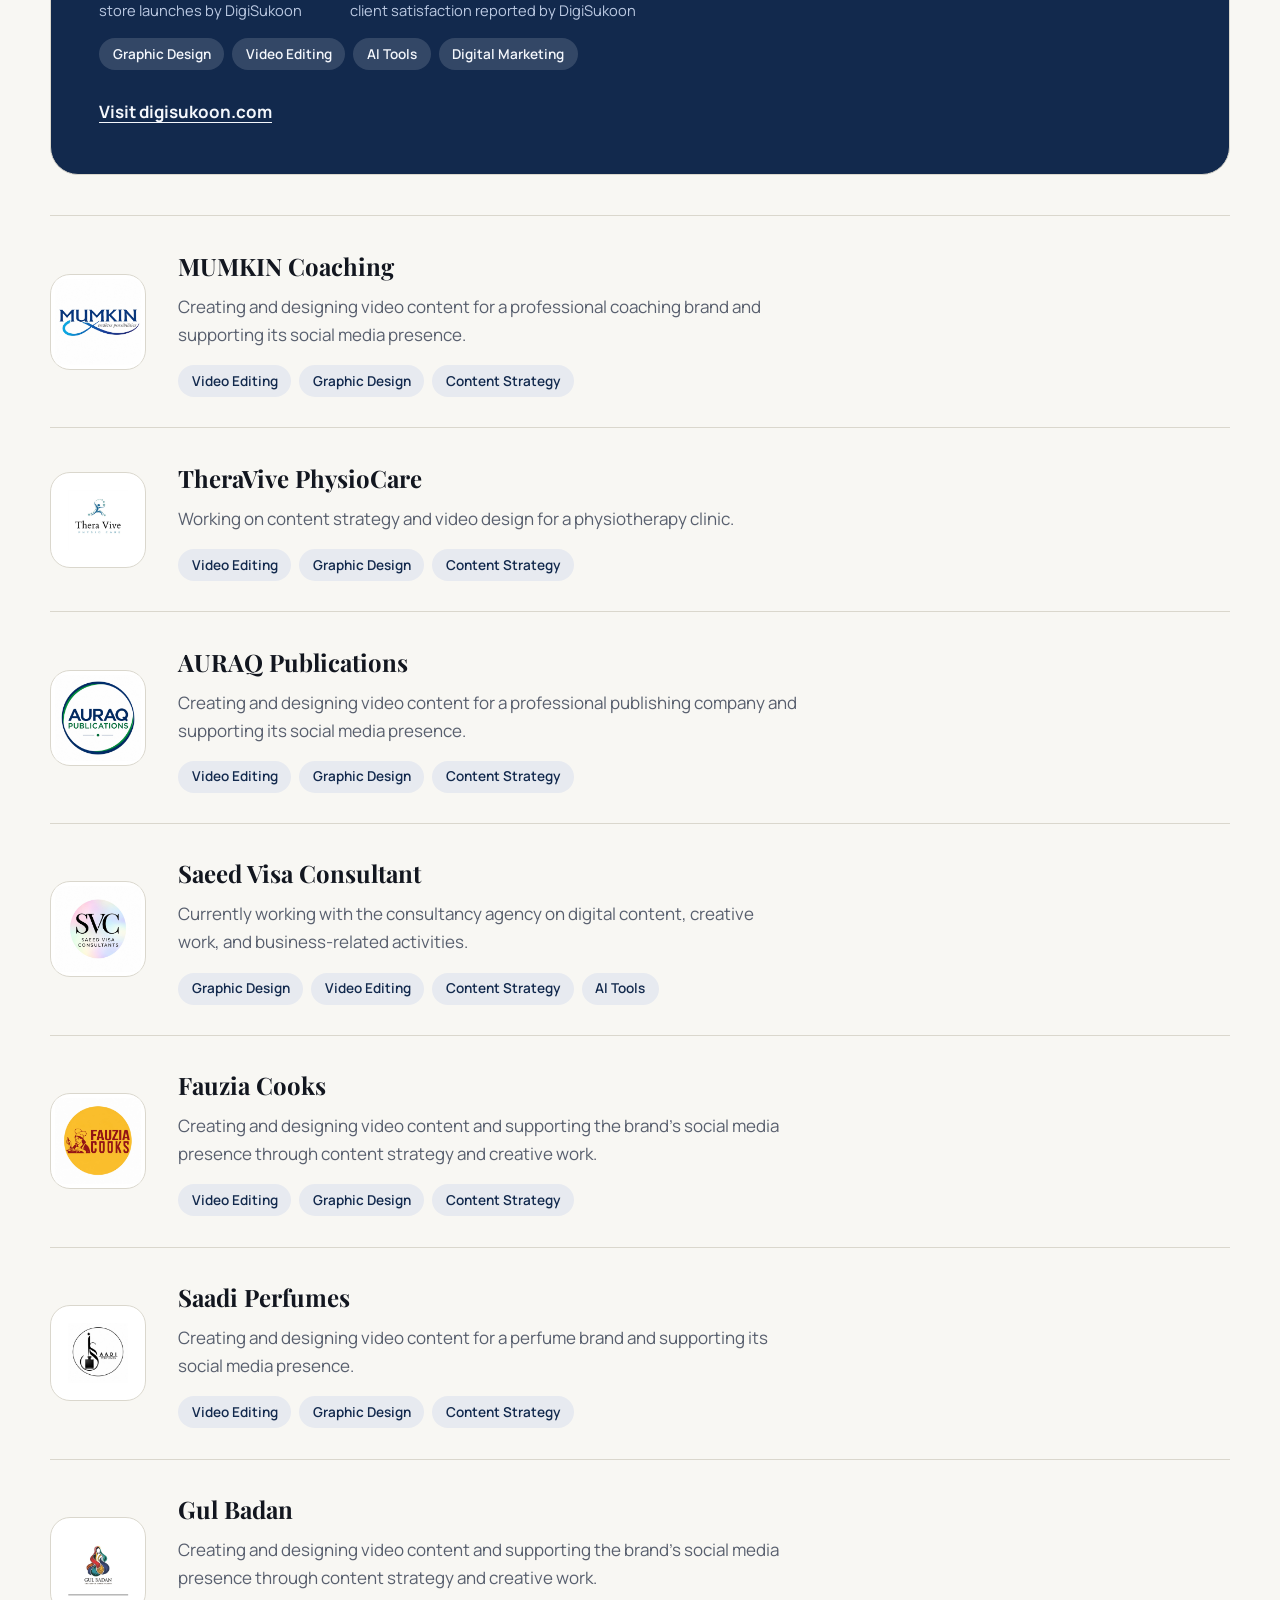
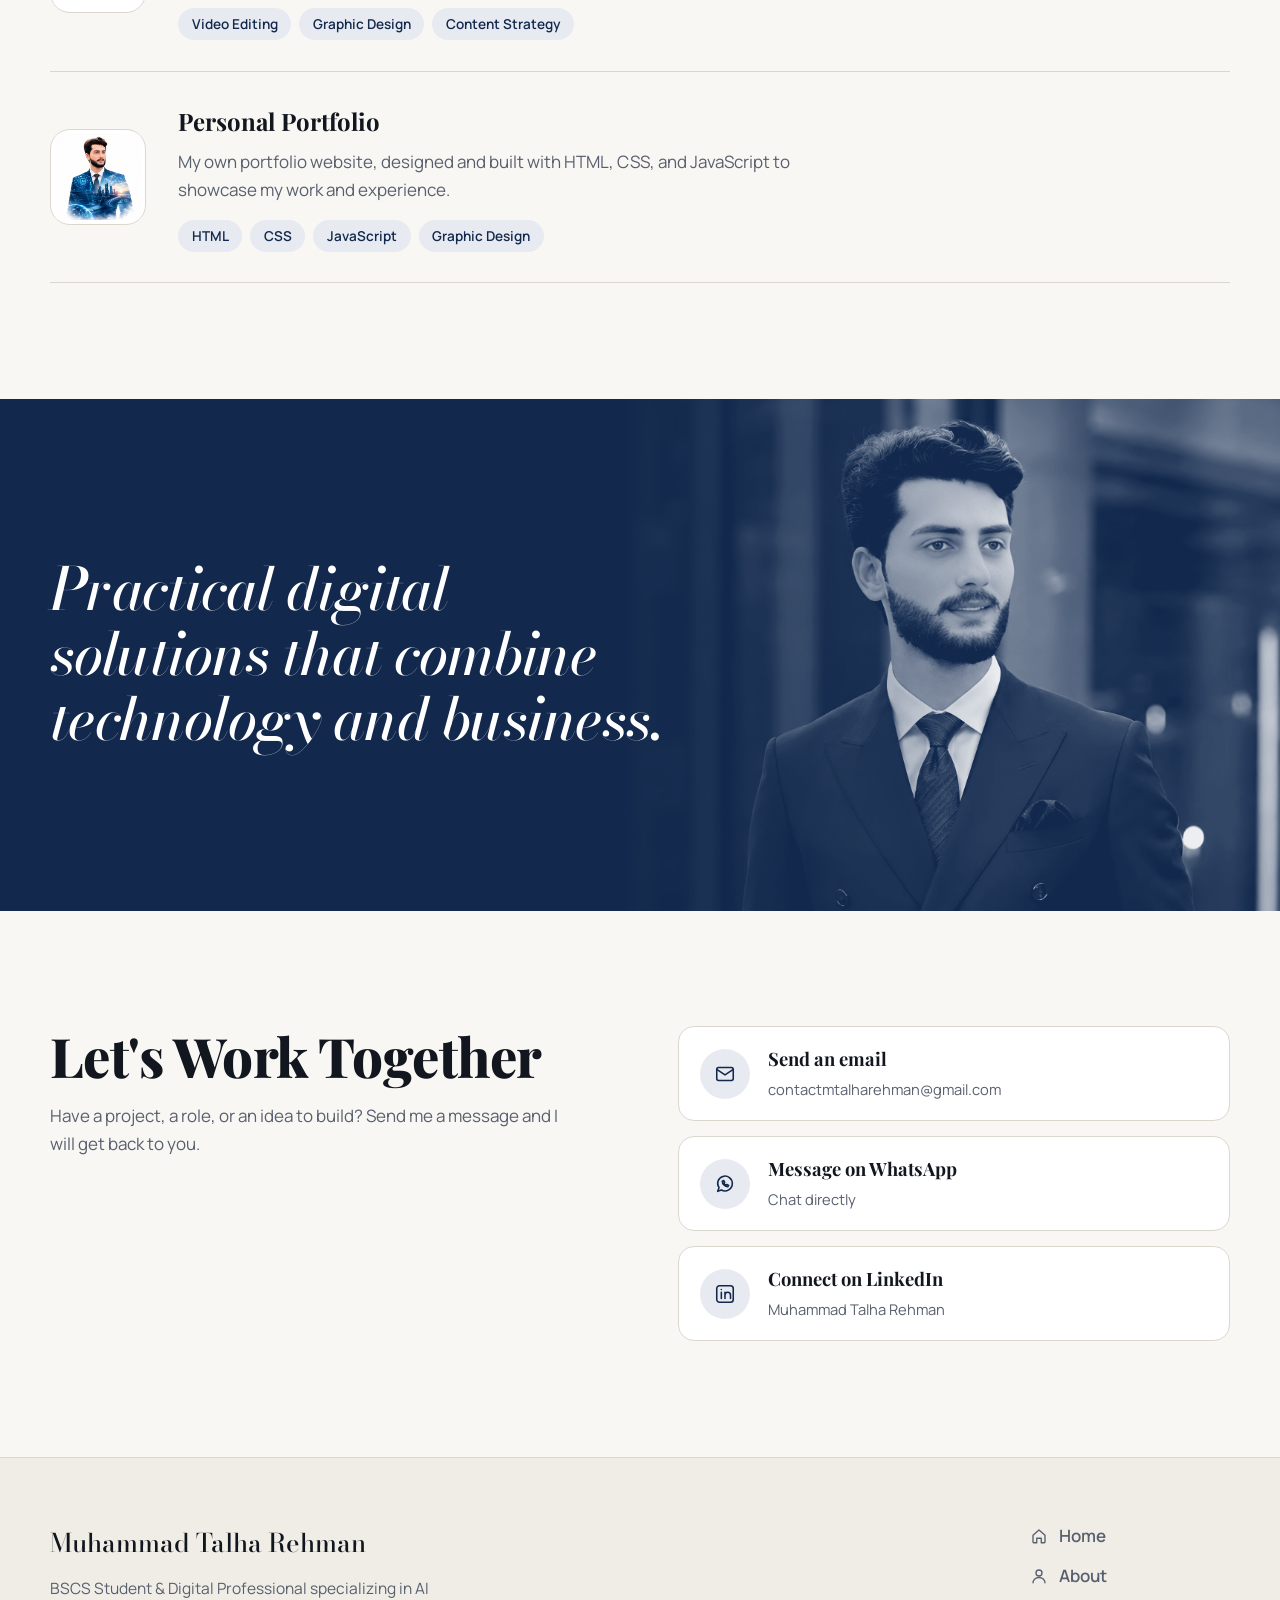
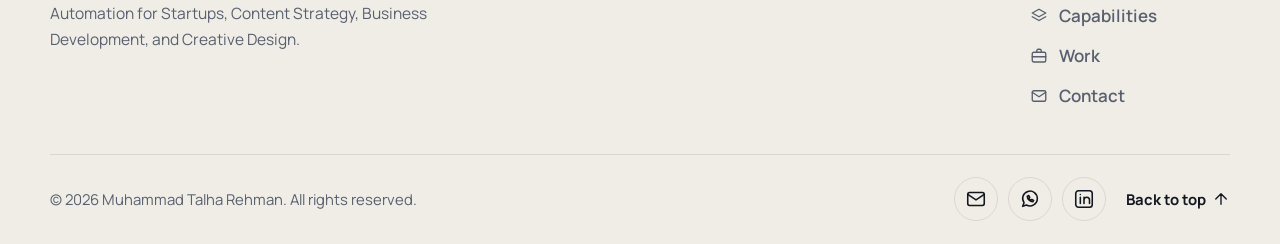
==== commit 4fbc342a: "Add files via upload" ====
--- a/index.html
+++ b/index.html
@@ -5,8 +5,16 @@
   <meta charset="UTF-8">
   <meta name="viewport" content="width=device-width, initial-scale=1">
   <title>Muhammad Talha Rehman | Digital Builder</title>
-  <meta name="description" content="Muhammad Talha Rehman: BSCS student, General Manager at DigiSukoon, content strategist, business developer and AI automation specialist.">
-
+  <meta name="description" content="Muhammad Talha Rehman: General Manager at DigiSukoon, content strategist, business developer and AI automation specialist.">
+  <meta property="og:type" content="website">
+  <meta property="og:title" content="Muhammad Talha Rehman | Digital Builder">
+  <meta property="og:description" content="Muhammad Talha Rehman: General Manager at DigiSukoon, content strategist, business developer and AI automation specialist.">
+  <meta property="og:image" content="https://contactmtalharehman.github.io/assets/og-image.jpg">
+  <meta property="og:url" content="https://contactmtalharehman.github.io/">
+  <meta name="twitter:card" content="summary_large_image">
+  <meta name="twitter:title" content="Muhammad Talha Rehman | Digital Builder">
+  <meta name="twitter:description" content="Muhammad Talha Rehman: General Manager at DigiSukoon, content strategist, business developer and AI automation specialist.">
+  <meta name="twitter:image" content="https://contactmtalharehman.github.io/assets/og-image.jpg">
   <!-- Fonts: Playfair Display (headings), Bodoni Moda (numbers, statement), Manrope (body text) -->
   <link rel="preconnect" href="https://fonts.googleapis.com">
   <link rel="preconnect" href="https://fonts.gstatic.com" crossorigin>
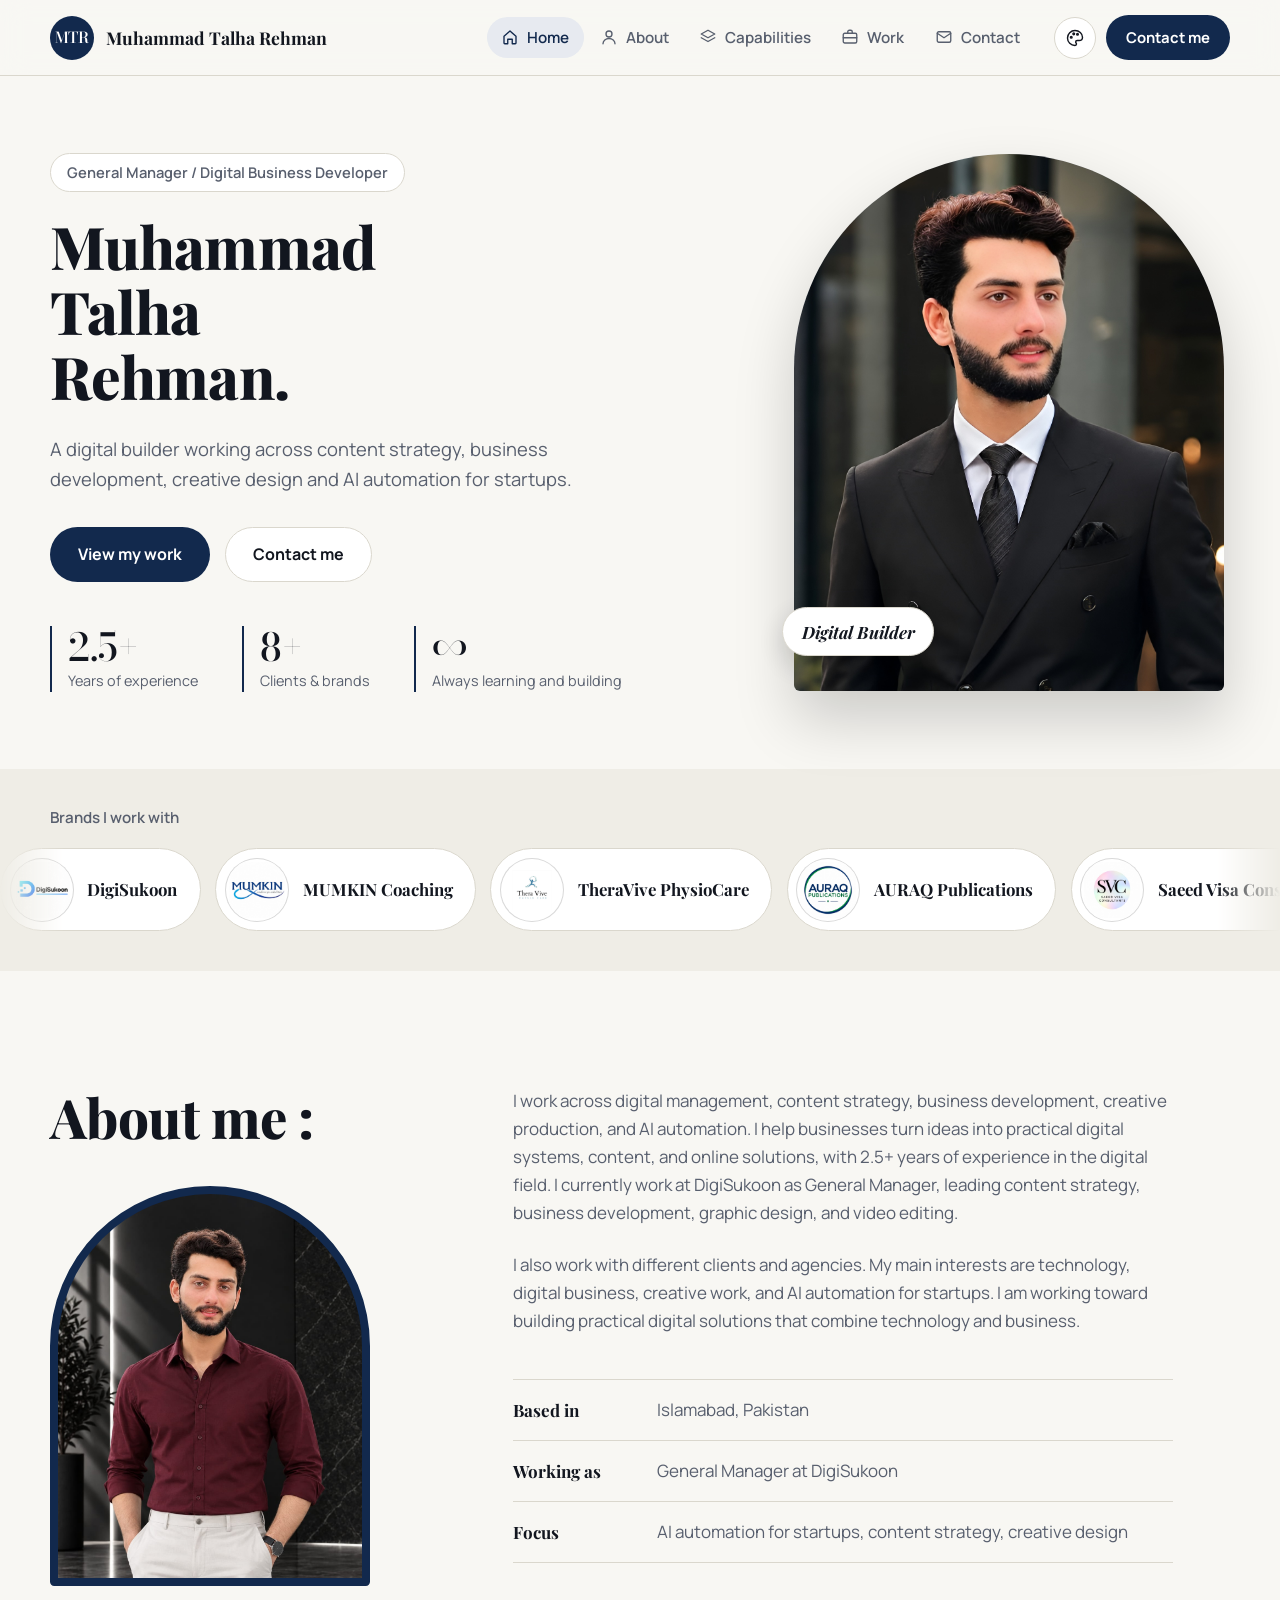
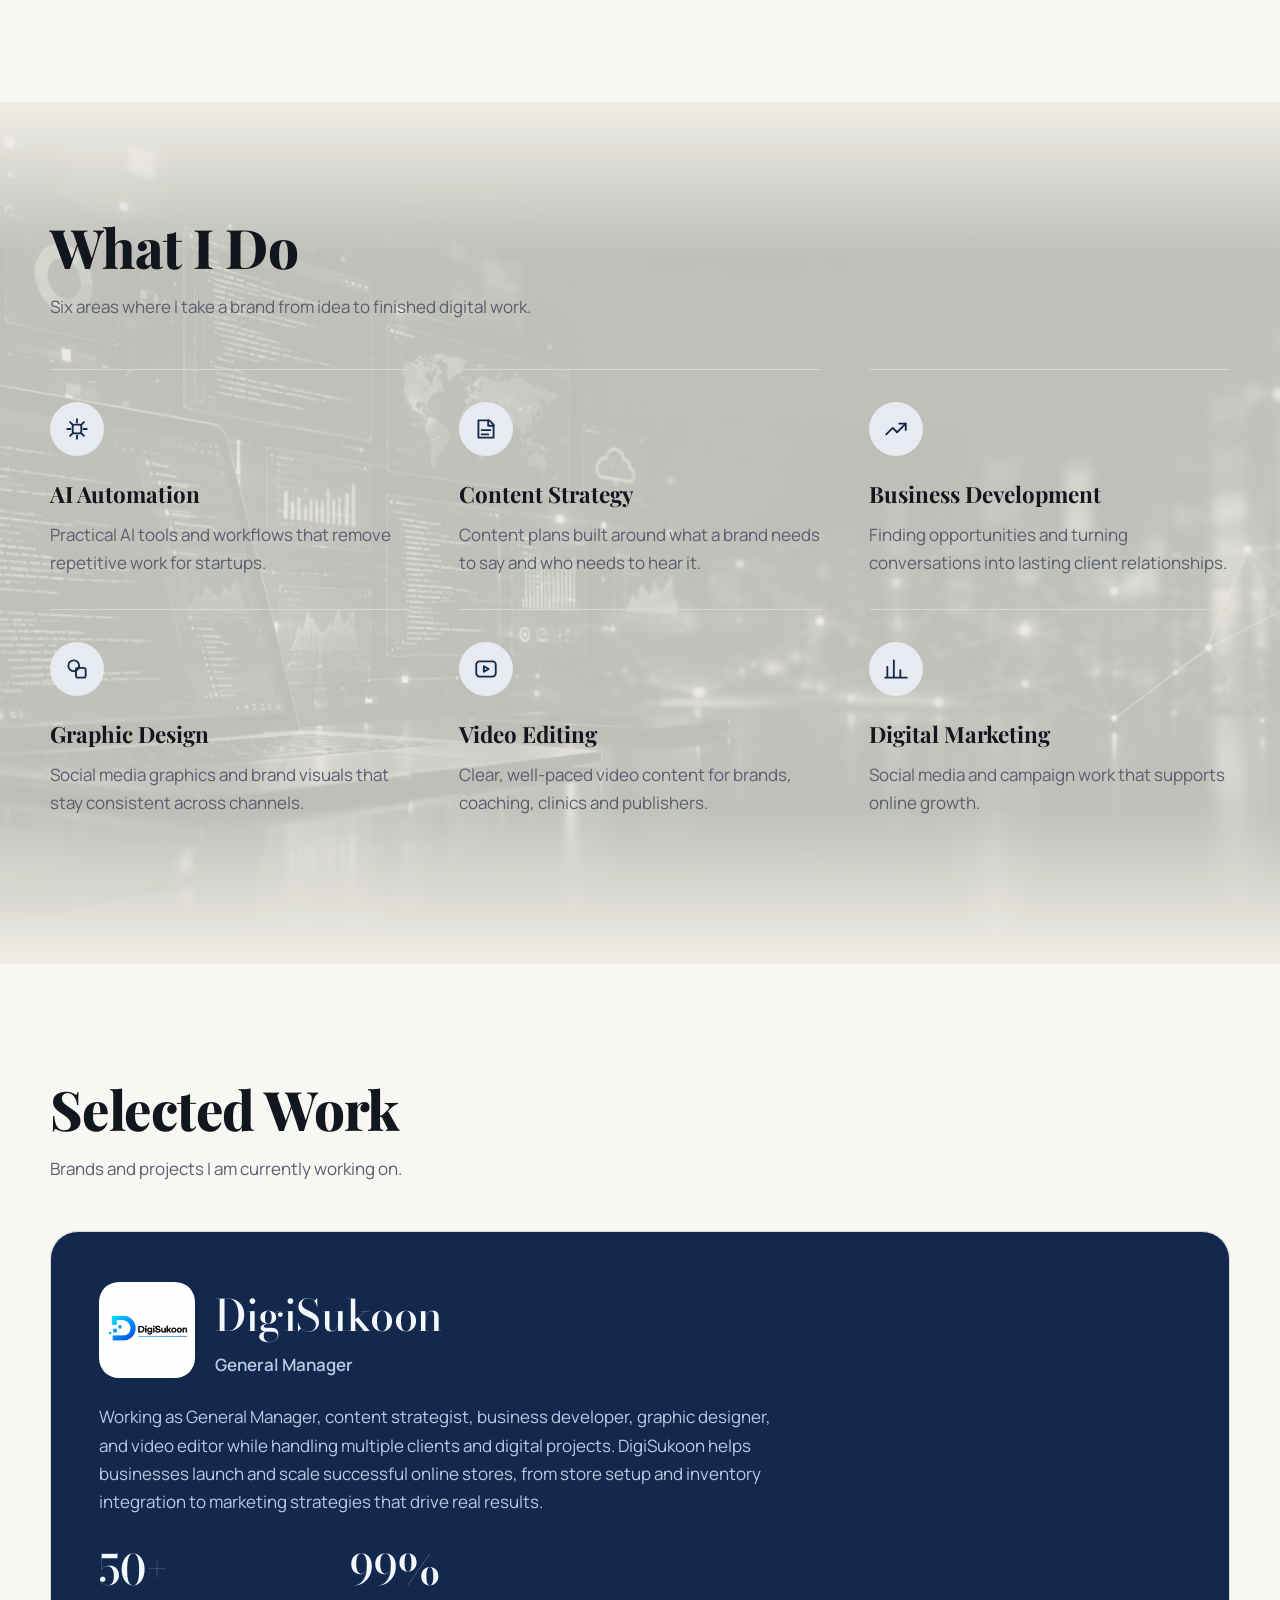
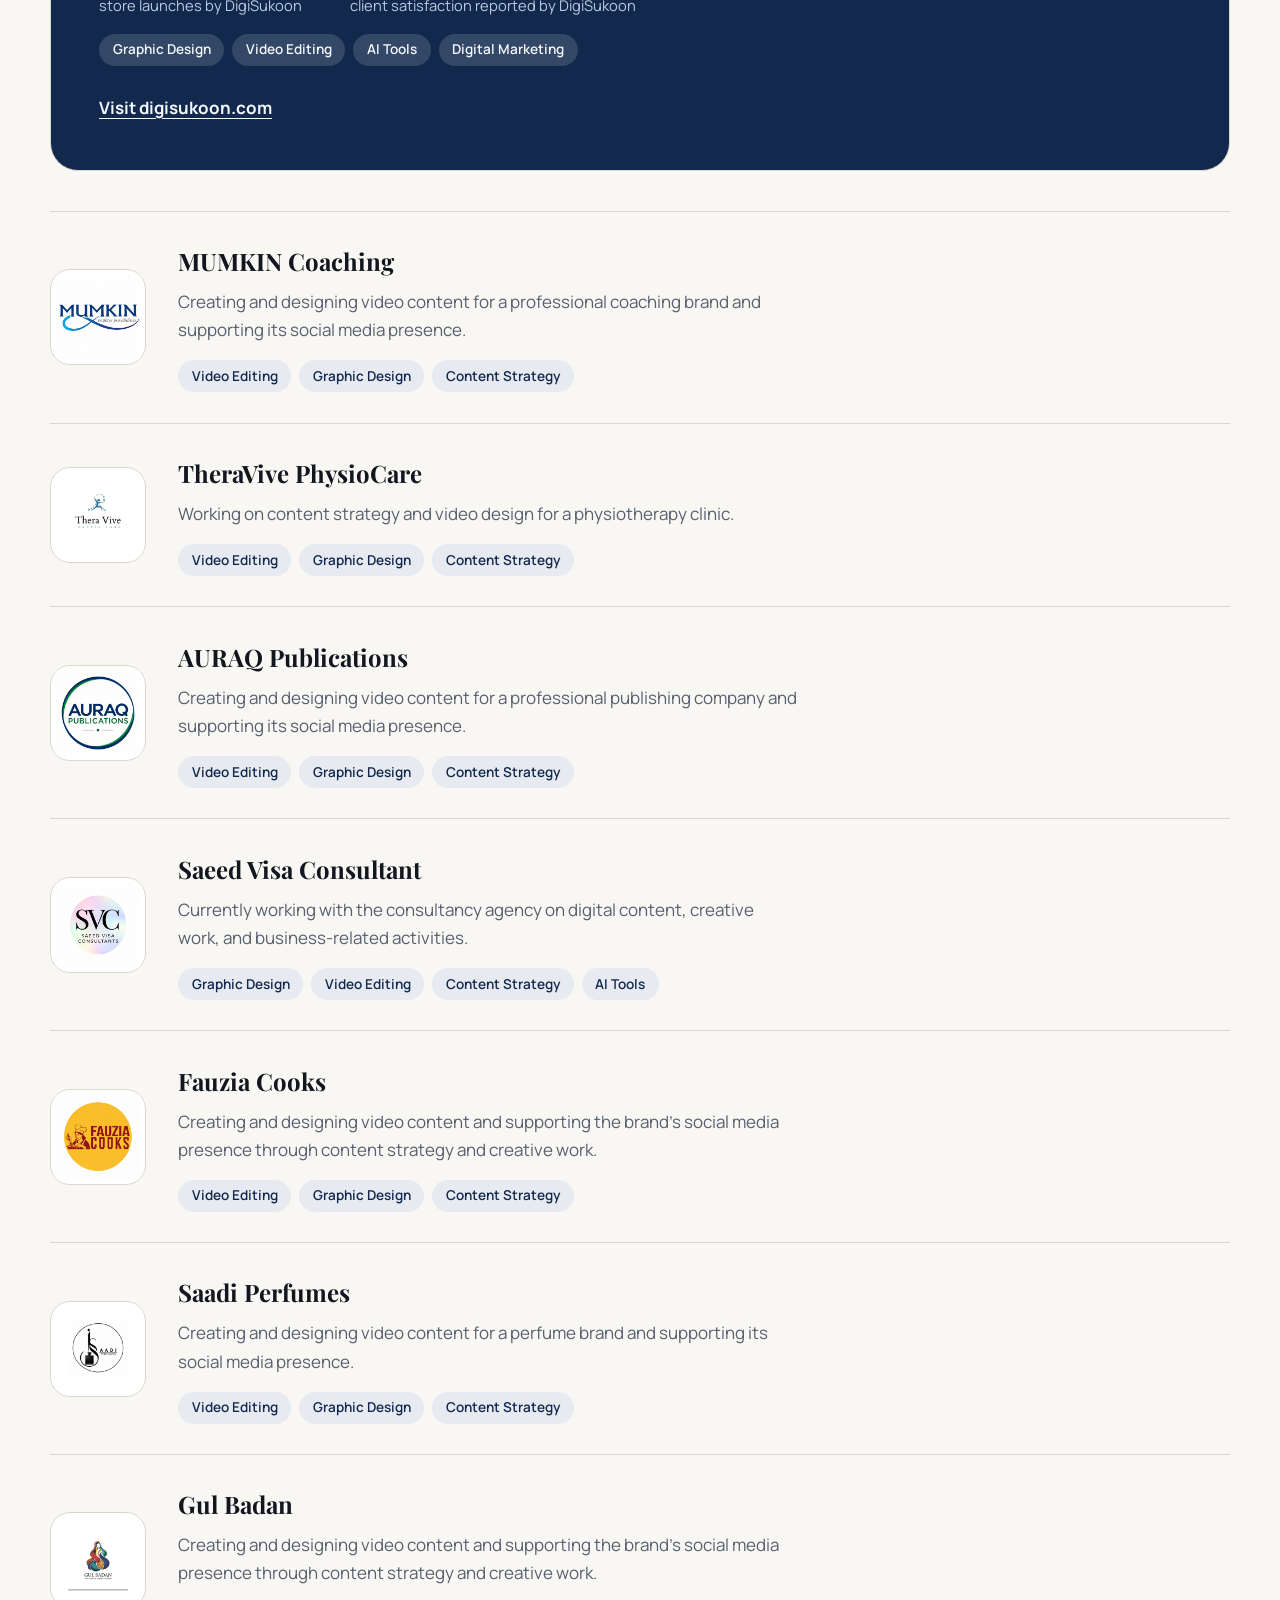
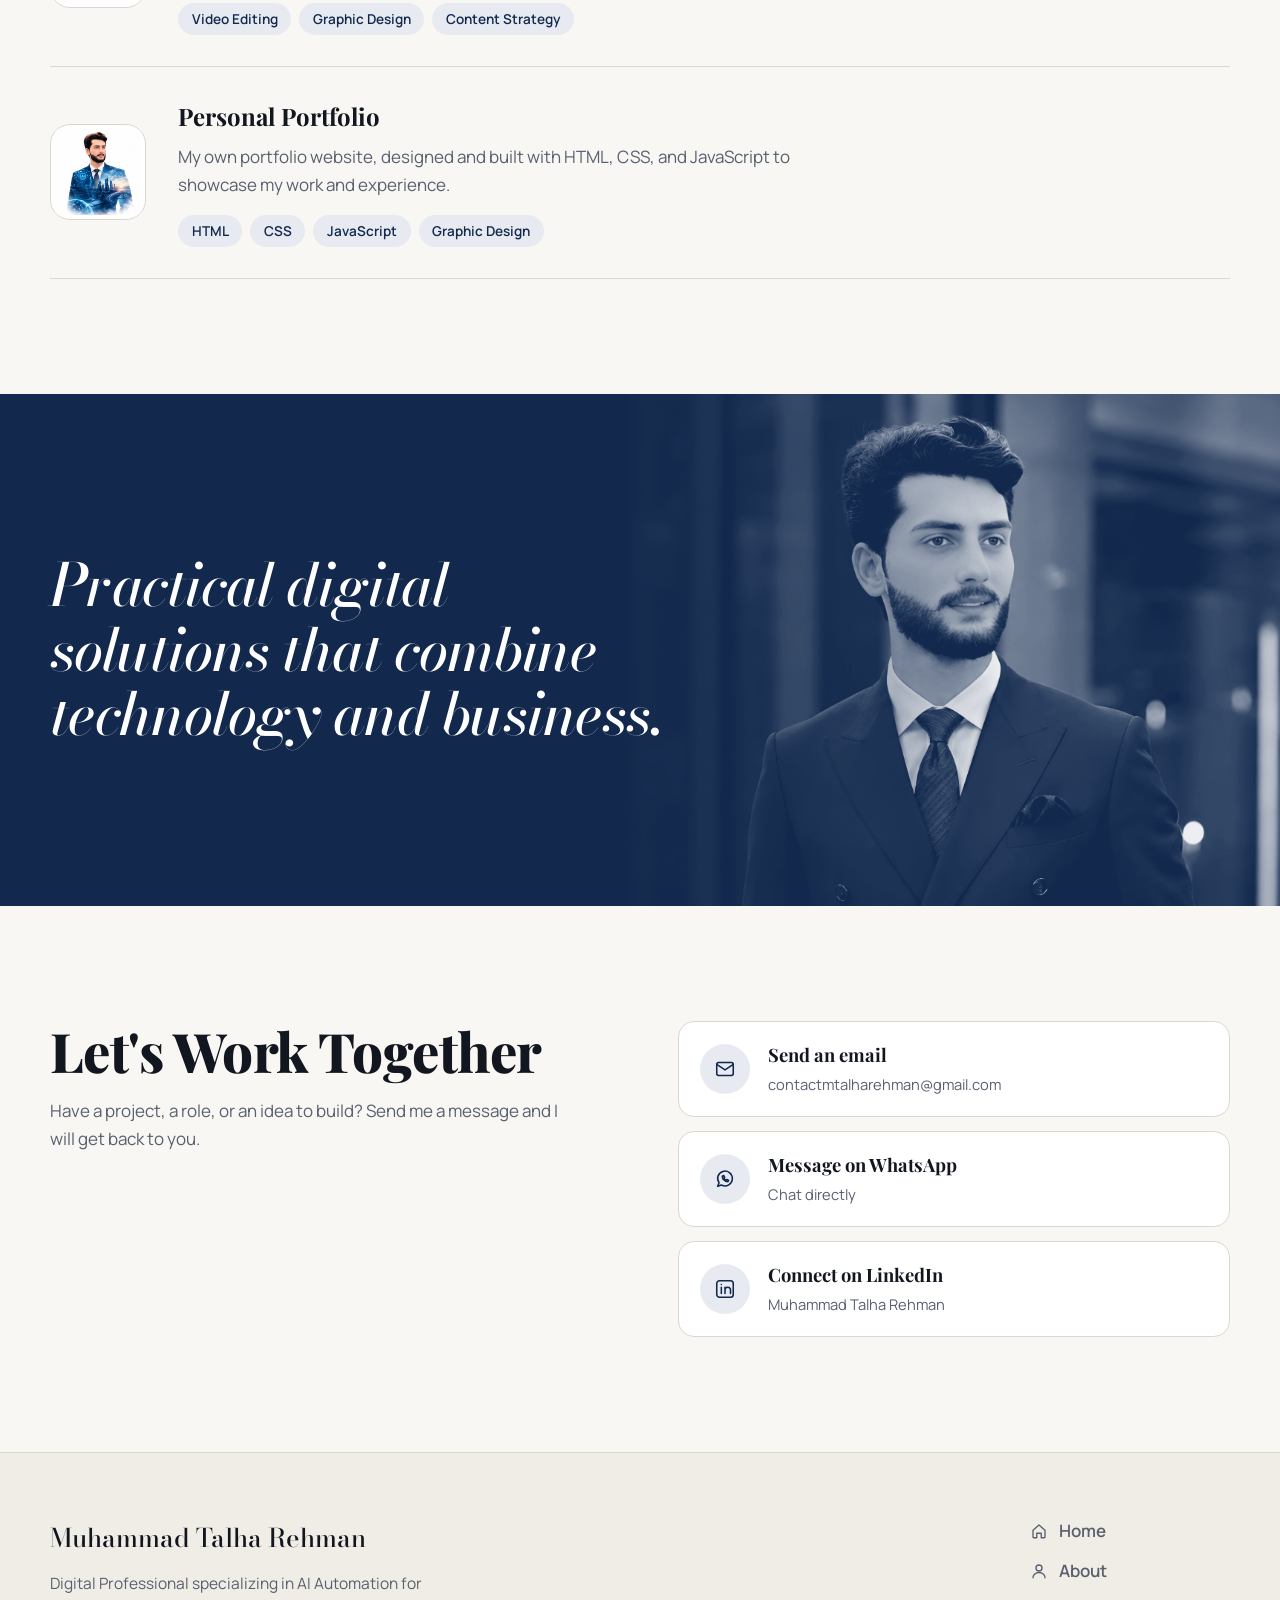
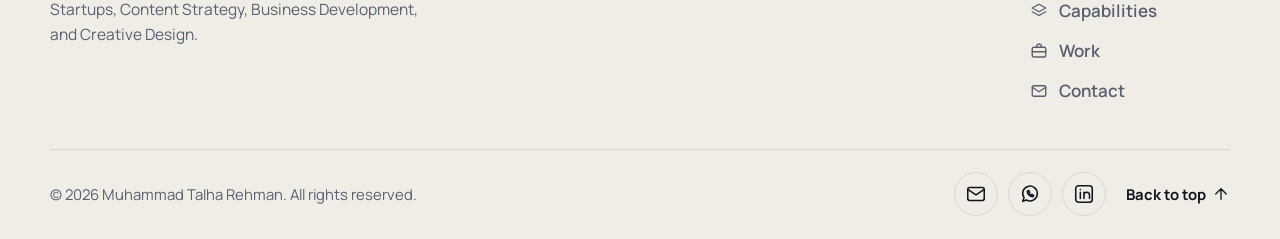
==== commit 66eed02f: "Add files via upload" ====
--- a/index.html
+++ b/index.html
@@ -106,7 +106,7 @@
       <div class="wrap hero-grid">
         <div class="hero-copy">
           <!-- EDIT: small line above the headline -->
-          <p class="hero-identity load-in" style="--i:0">General Manager / BSCS Student</p>
+          <p class="hero-identity load-in" style="--i:0">General Manager / Digital Business Developer</p>
 
           <!-- EDIT: main headline (each line is one <span>) -->
           <h1 class="hero-title">
@@ -127,8 +127,8 @@
 
           <!-- EDIT: the three numbers -->
           <dl class="metrics load-in" style="--i:6">
-            <div class="metric"><dt>Years of experience</dt><dd>2.5+</dd></div>
-            <div class="metric"><dt>BSCS semester</dt><dd>03</dd></div>
+                       <div class="metric"><dt>Years of experience</dt><dd>2.5+</dd></div>
+            <div class="metric"><dt>Clients & brands</dt><dd>8+</dd></div>
             <div class="metric"><dt>Always learning and building</dt><dd>&infin;</dd></div>
           </dl>
         </div>
@@ -164,17 +164,16 @@
           </div>
         </div>
         <div class="about-body" data-reveal>
-          <!-- EDIT: about paragraphs -->
-          <p>
-            I am a 3rd-semester BSCS student at Government College of Management Sciences (GCMS), Dera Ismail Khan, with 2.5+ years of experience in the digital field. I work at DigiSukoon as General Manager, along with roles in content strategy, business development, graphic design, and video editing.
+                  <p>
+            I work across digital management, content strategy, business development, creative production, and AI automation. I help businesses turn ideas into practical digital systems, content, and online solutions, with 2.5+ years of experience in the digital field. I currently work at DigiSukoon as General Manager, leading content strategy, business development, graphic design, and video editing.
           </p>
           <p>
-            I also work with different clients and agencies, including Saeed Visa Consultant. My main interests are technology, digital business, creative work, and AI automation for startups. I am working toward building practical digital solutions that combine technology and business.
+            I also work with different clients and agencies. My main interests are technology, digital business, creative work, and AI automation for startups. I am working toward building practical digital solutions that combine technology and business.
           </p>
 
           <!-- EDIT: quick facts (copy one <div> line to add a fact) -->
           <dl class="facts">
-            <div><dt>Studying</dt><dd>BSCS, Government College of Management Sciences (GCMS), Dera Ismail Khan</dd></div>
+                        <div><dt>Based in</dt><dd>Islamabad, Pakistan</dd></div>
             <div><dt>Working as</dt><dd>General Manager at DigiSukoon</dd></div>
             <div><dt>Focus</dt><dd>AI automation for startups, content strategy, creative design</dd></div>
           </dl>
@@ -301,7 +300,7 @@
     <div class="wrap footer-grid">
       <div class="footer-brand">
         <span class="footer-name">Muhammad Talha Rehman</span>
-        <p>BSCS Student &amp; Digital Professional specializing in AI Automation for Startups, Content Strategy, Business Development, and Creative Design.</p>
+        <p> Digital Professional specializing in AI Automation for Startups, Content Strategy, Business Development, and Creative Design.</p>
       </div>
 
       <nav class="footer-links" aria-label="Footer navigation">
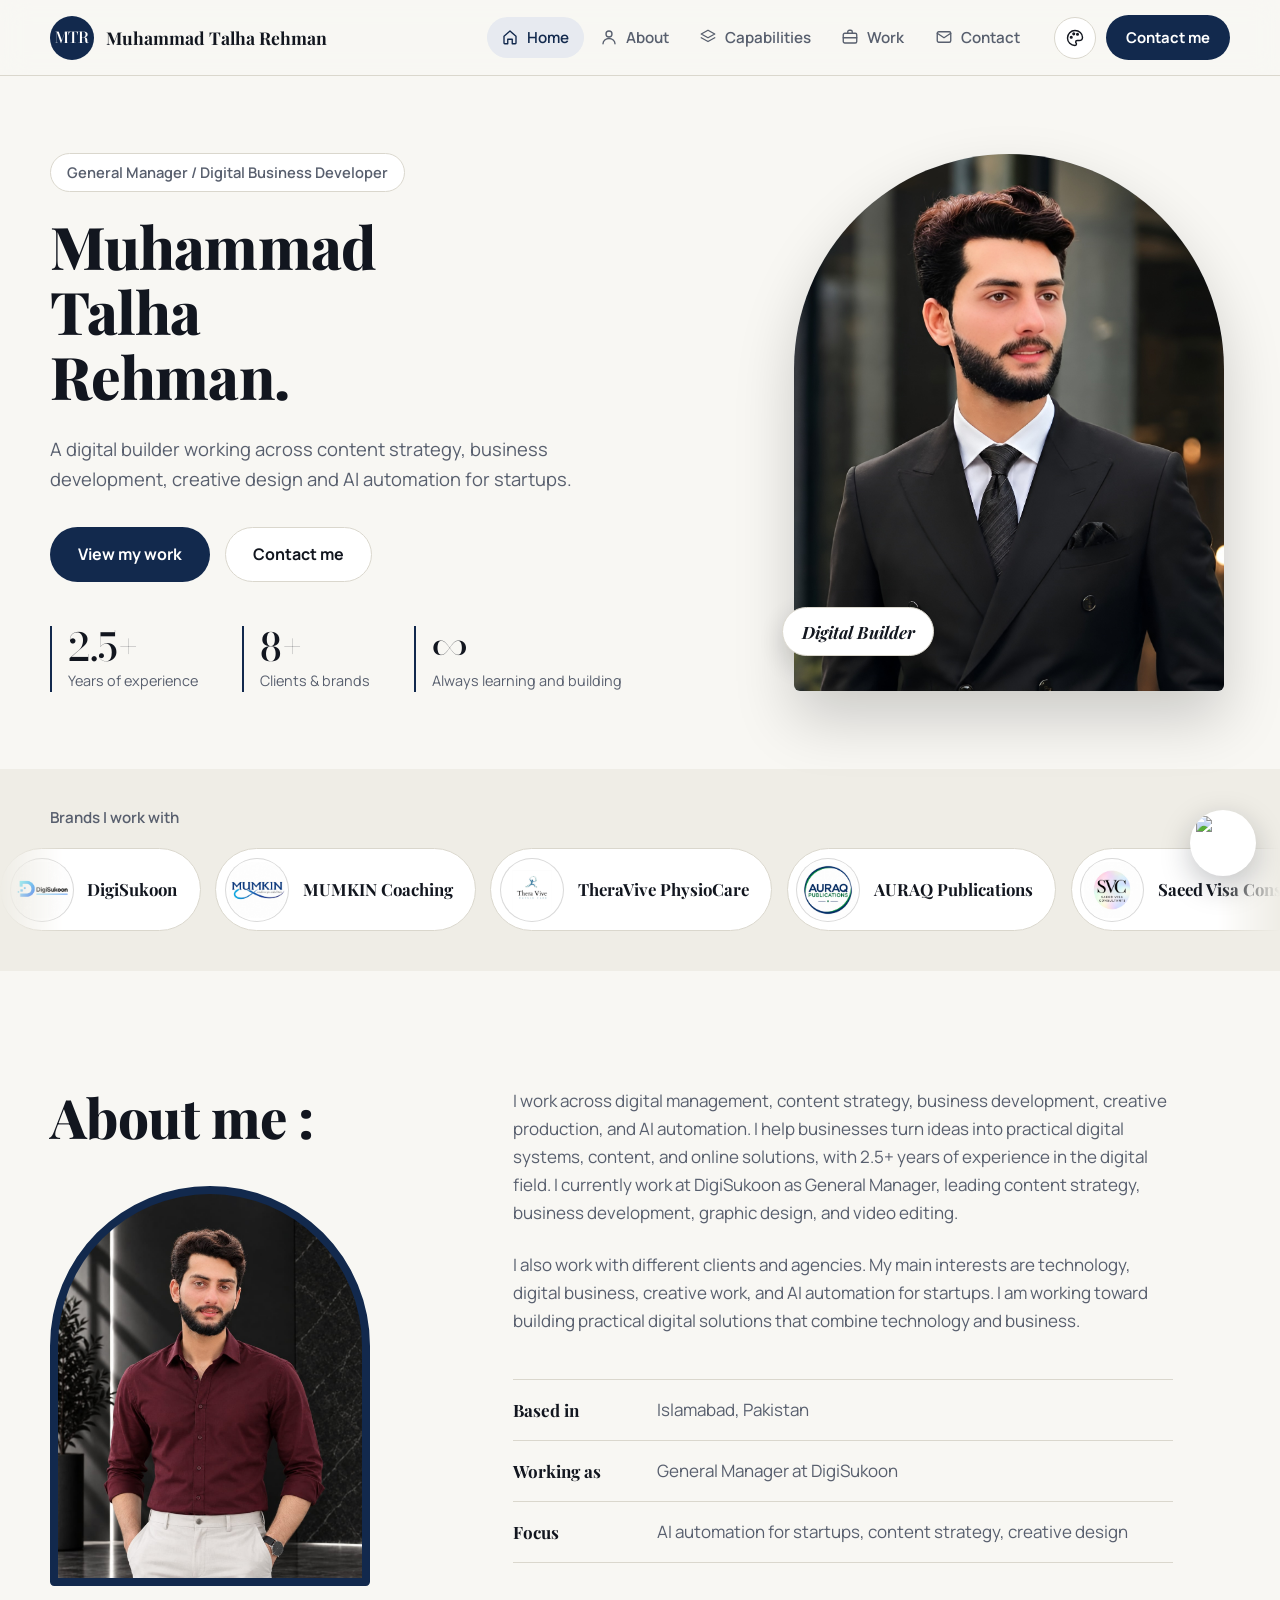
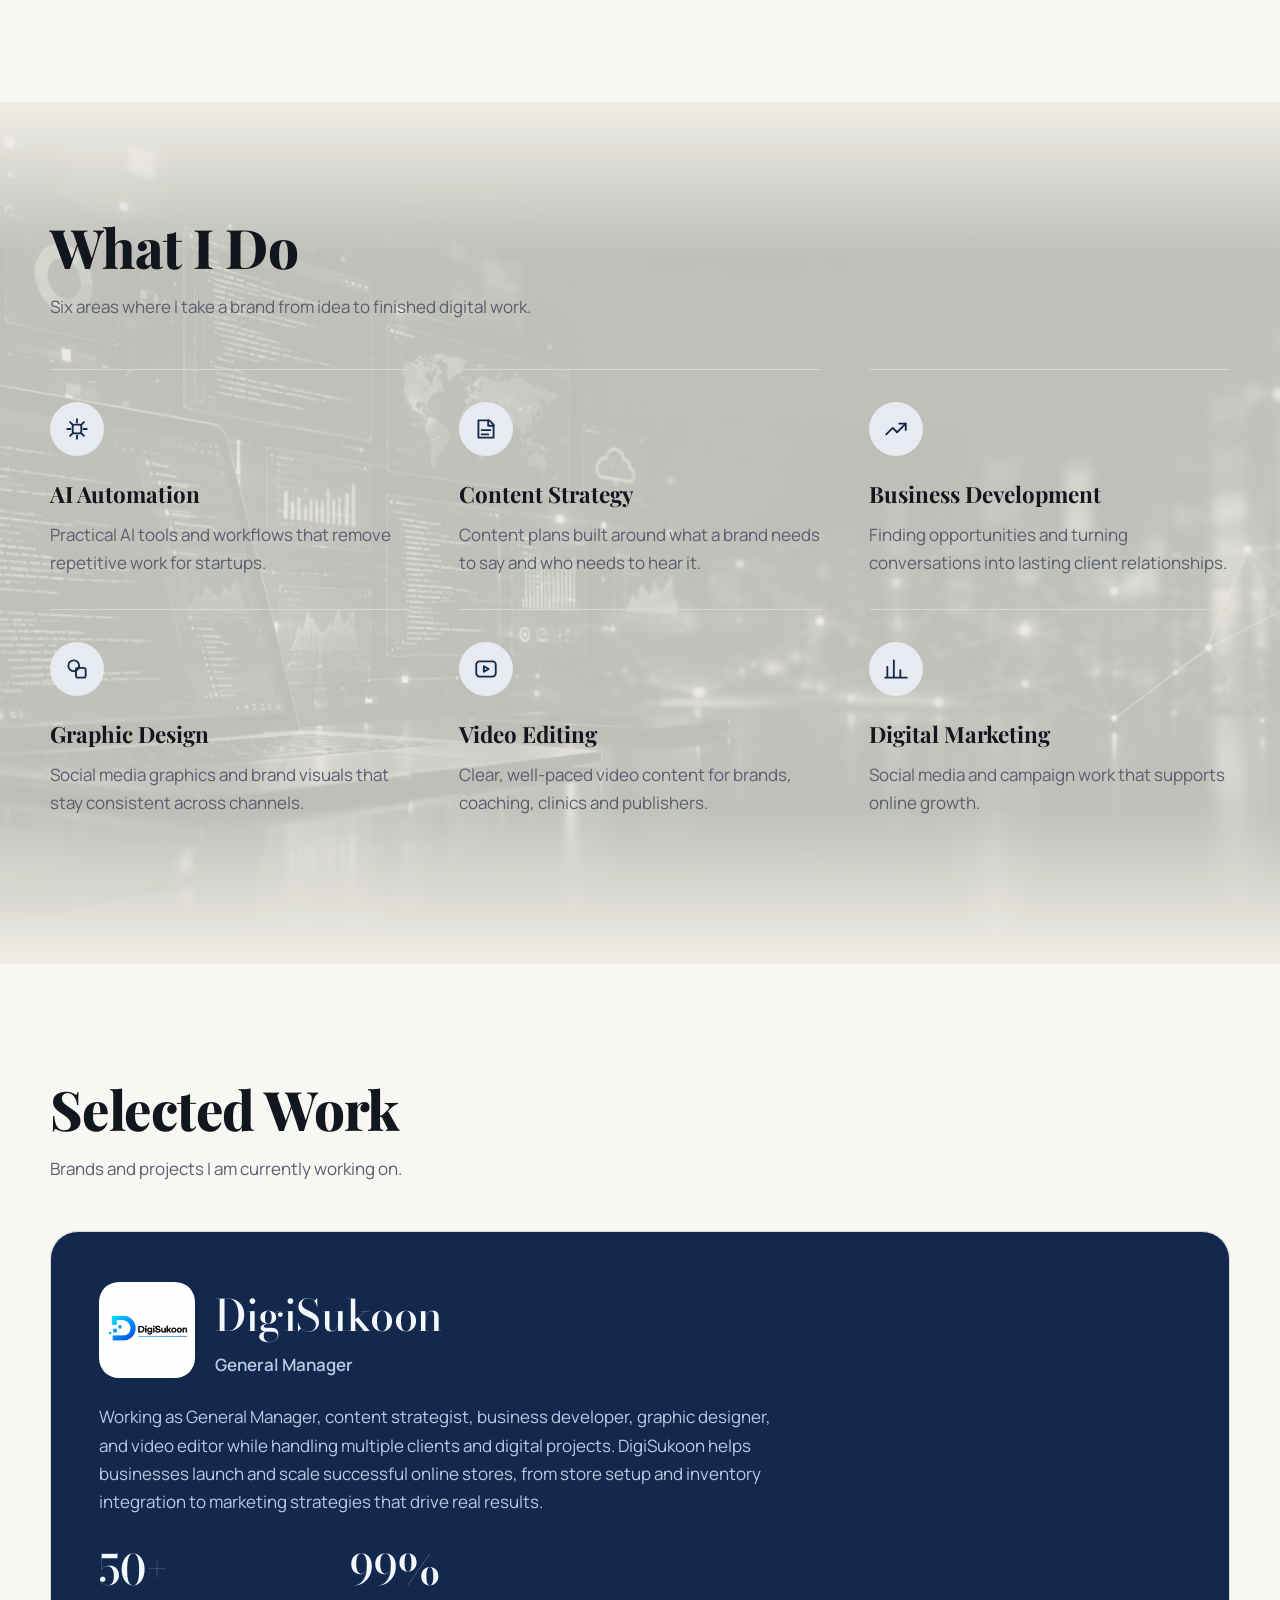
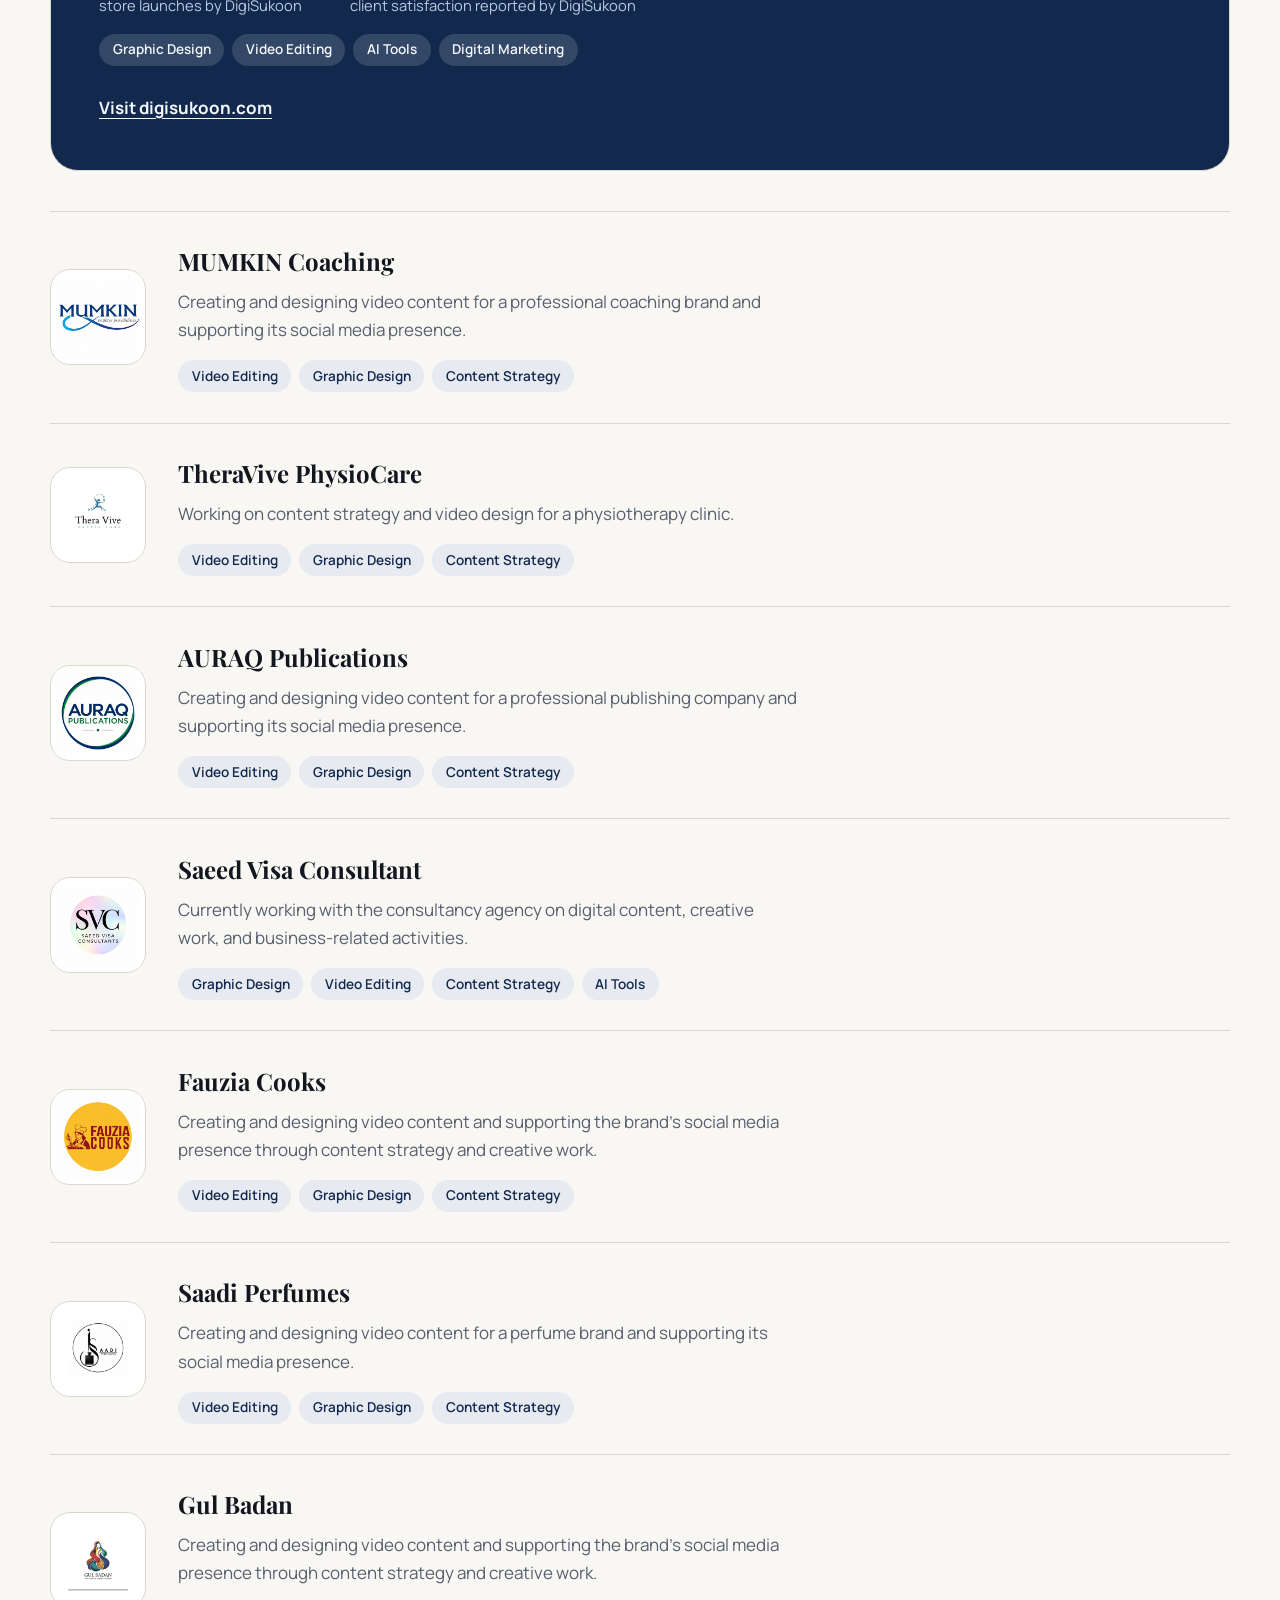
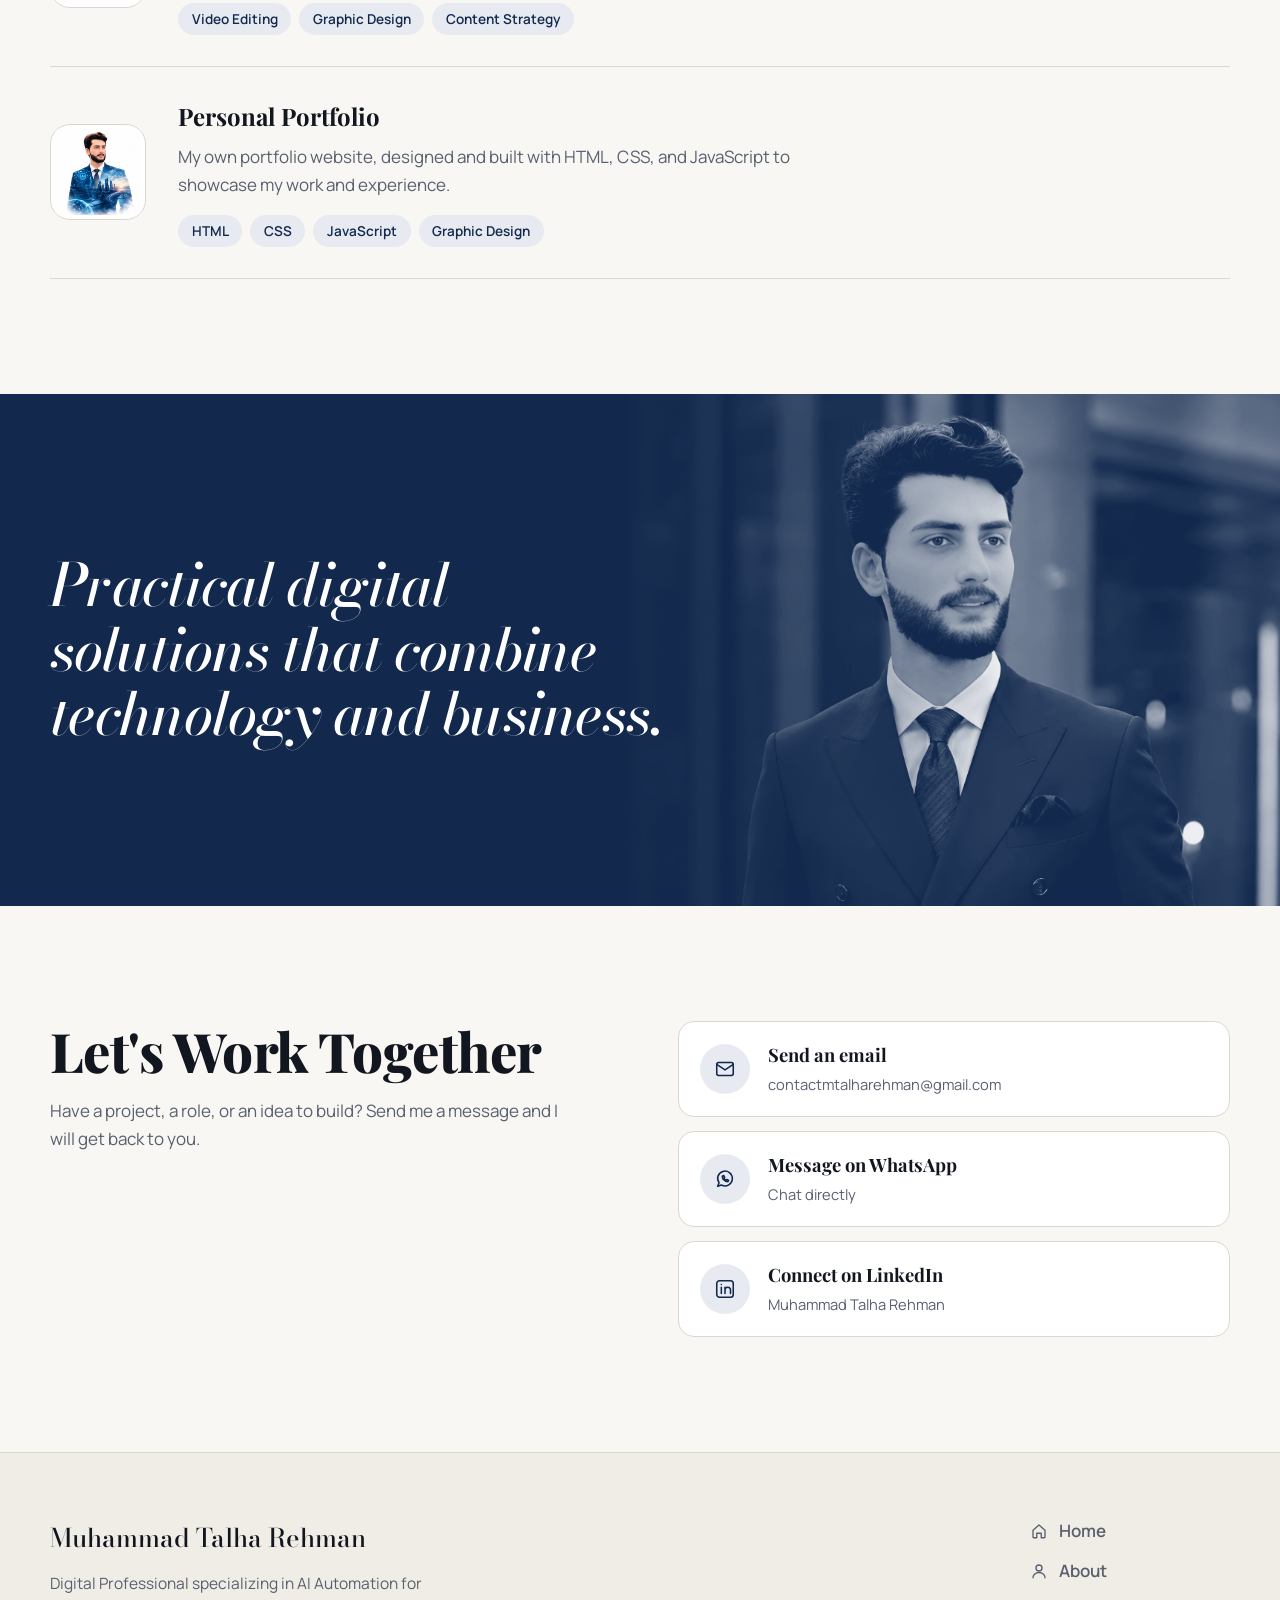
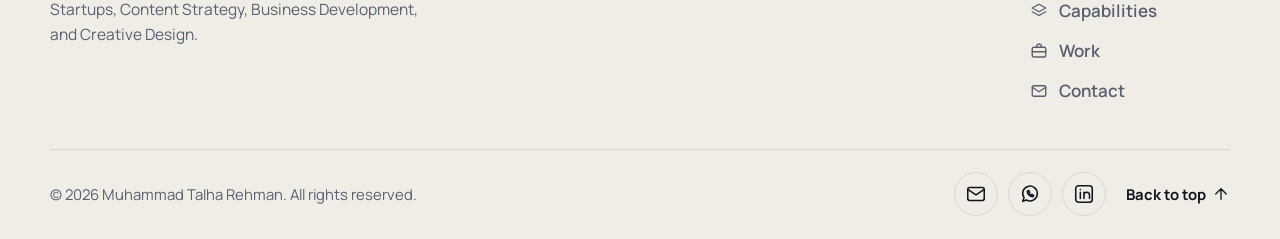
==== commit 81dd02ac: "Add files via upload" ====
--- a/index.html
+++ b/index.html
@@ -324,5 +324,128 @@
   <!-- @@ HTML-13  SCRIPTS (content.js must stay BEFORE script.js) -->
   <script src="content.js"></script>
   <script src="script.js"></script>
+    <!-- ============ WIDGET MARKUP (copy this whole block) ============ -->
+  <button class="mtr-ai-btn" id="mtrAiToggle" aria-label="Open Talha's AI chat" aria-expanded="false">
+    <img src="assets/ai-bot.png" alt="Talha's AI">
+    <svg class="icon-close" viewBox="0 0 24 24" fill="none" stroke="currentColor" stroke-width="1.8" stroke-linecap="round" stroke-linejoin="round"><path d="M6 6l12 12M18 6L6 18"/></svg>
+  </button>
+
+  <div class="mtr-ai-panel" id="mtrAiPanel" role="dialog" aria-label="Talha's AI chat">
+    <div class="mtr-ai-head">
+      <div class="mtr-ai-avatar">
+        <svg viewBox="0 0 24 24" fill="none" stroke="currentColor" stroke-width="1.7" stroke-linecap="round" stroke-linejoin="round">
+          <rect x="4" y="8" width="16" height="12" rx="4"/>
+          <path d="M12 8V4"/><circle cx="12" cy="3" r="1.1" fill="currentColor" stroke="none"/>
+          <circle cx="9" cy="14" r="1.3" fill="currentColor" stroke="none"/>
+          <circle cx="15" cy="14" r="1.3" fill="currentColor" stroke="none"/>
+          <path d="M9 17.2c.8.6 1.9.9 3 .9s2.2-.3 3-.9"/>
+        </svg>
+      </div>
+      <div class="mtr-ai-headtext">
+        <strong>Talha's AI</strong>
+        <span><span class="mtr-ai-dot"></span> Usually replies instantly</span>
+      </div>
+      <button class="mtr-ai-close" id="mtrAiClose" aria-label="Close chat">
+        <svg viewBox="0 0 24 24" fill="none" stroke="currentColor" stroke-width="1.8" stroke-linecap="round" stroke-linejoin="round"><path d="M6 6l12 12M18 6L6 18"/></svg>
+      </button>
+    </div>
+
+    <div class="mtr-ai-thread" id="mtrAiThread">
+      <div class="mtr-ai-welcome">
+        <p>Welcome to Talha's Portfolio 👋 — Ask me anything you're interested in.</p>
+        <div class="mtr-ai-suggestions">
+          <button class="mtr-ai-chip" data-preset="Show me your work">View My Work</button>
+          <button class="mtr-ai-chip" data-preset="What services do you offer?">My Services</button>
+          <button class="mtr-ai-chip" data-preset="I'd like to collaborate on a project">Let's Collaborate</button>
+        </div>
+      </div>
+    </div>
+
+    <form class="mtr-ai-inputbar" id="mtrAiForm">
+      <input type="text" id="mtrAiInput" placeholder="Message Talha's AI" autocomplete="off">
+      <button type="submit" class="mtr-ai-send" aria-label="Send">
+        <svg viewBox="0 0 24 24" fill="none" stroke="currentColor" stroke-width="1.9" stroke-linecap="round" stroke-linejoin="round"><path d="M22 2L11 13M22 2l-7 20-4-9-9-4 20-7z"/></svg>
+      </button>
+    </form>
+  </div>
+
+  <script>
+  (function(){
+    var toggle = document.getElementById('mtrAiToggle');
+    var panel  = document.getElementById('mtrAiPanel');
+    var closeBtn = document.getElementById('mtrAiClose');
+    var thread = document.getElementById('mtrAiThread');
+    var form   = document.getElementById('mtrAiForm');
+    var input  = document.getElementById('mtrAiInput');
+
+    function openPanel(){
+      panel.classList.add('is-open');
+      toggle.classList.add('is-open');
+      toggle.setAttribute('aria-expanded','true');
+      setTimeout(function(){ input.focus(); }, 200);
+    }
+    function closePanel(){
+      panel.classList.remove('is-open');
+      toggle.classList.remove('is-open');
+      toggle.setAttribute('aria-expanded','false');
+    }
+    toggle.addEventListener('click', function(){
+      panel.classList.contains('is-open') ? closePanel() : openPanel();
+    });
+    closeBtn.addEventListener('click', closePanel);
+
+    function addMessage(text, from){
+      var el = document.createElement('div');
+      el.className = 'mtr-ai-msg from-' + from;
+      el.textContent = text;
+      thread.appendChild(el);
+      thread.scrollTop = thread.scrollHeight;
+      return el;
+    }
+
+    function showTyping(){
+      var el = document.createElement('div');
+      el.className = 'mtr-ai-msg from-bot is-typing';
+      el.textContent = 'Typing...';
+      thread.appendChild(el);
+      thread.scrollTop = thread.scrollHeight;
+      return el;
+    }
+
+    /* ---------------------------------------------------------
+       This is the function to wire up to the Claude API later.
+       Right now it returns a placeholder reply after a short delay.
+    --------------------------------------------------------- */
+    function sendMessageToAI(userMessage){
+      var typingEl = showTyping();
+      // Placeholder behavior — replace the inside of this block
+      // with a fetch() call to your serverless function, see the
+      // guide after this artifact.
+      setTimeout(function(){
+        typingEl.remove();
+        addMessage("Thanks for your message! (AI connection coming soon.)", 'bot');
+      }, 900);
+    }
+
+    function handleUserMessage(text){
+      var trimmed = text.trim();
+      if(!trimmed) return;
+      addMessage(trimmed, 'user');
+      sendMessageToAI(trimmed);
+    }
+
+    form.addEventListener('submit', function(e){
+      e.preventDefault();
+      handleUserMessage(input.value);
+      input.value = '';
+    });
+
+    document.querySelectorAll('.mtr-ai-chip').forEach(function(btn){
+      btn.addEventListener('click', function(){
+        handleUserMessage(btn.getAttribute('data-preset'));
+      });
+    });
+  })();
+  </script>
 </body>
-</html>+</html>
--- a/style.css
+++ b/style.css
@@ -942,4 +942,94 @@
   .marquee-track { width: auto; animation: none; }
   .marquee-group { flex-wrap: wrap; min-width: 0; }
   .marquee-group[aria-hidden="true"] { display: none; }
+}
+/* ============ TALHA'S AI WIDGET ============ */
+.mtr-ai-btn{
+  position:fixed; right:1.5rem; bottom:1.5rem; z-index:9999;
+  width:66px; height:66px; border-radius:50%; border:none; cursor:pointer;
+  background:var(--surface); color:var(--accent-ink);
+  display:grid; place-items:center; padding:6px; overflow:hidden;
+  box-shadow:0 10px 30px rgba(18,22,31,.25);
+  transition:transform .2s ease, box-shadow .2s ease;
+}
+.mtr-ai-btn:hover{ transform:translateY(-2px); box-shadow:0 14px 34px rgba(18,22,31,.3); }
+.mtr-ai-btn img{ width:100%; height:100%; object-fit:contain; display:block; }
+.mtr-ai-btn .icon-close{ display:none; width:26px; height:26px; color:var(--accent); }
+.mtr-ai-btn.is-open{ background:var(--accent); }
+.mtr-ai-btn.is-open img{ display:none; }
+.mtr-ai-btn.is-open .icon-close{ display:block; color:var(--accent-ink); }
+
+.mtr-ai-panel{
+  position:fixed; right:1.5rem; bottom:5.75rem; z-index:9999;
+  width:min(380px, calc(100vw - 2rem)); height:min(560px, calc(100vh - 8rem));
+  background:var(--surface); border:1px solid var(--line); border-radius:var(--r-lg);
+  box-shadow:0 24px 60px rgba(18,22,31,.28);
+  display:flex; flex-direction:column; overflow:hidden;
+  opacity:0; transform:translateY(16px) scale(.97); pointer-events:none;
+  transition:opacity .22s ease, transform .22s ease;
+}
+.mtr-ai-panel.is-open{ opacity:1; transform:translateY(0) scale(1); pointer-events:auto; }
+
+.mtr-ai-head{
+  background:var(--accent); color:var(--accent-ink);
+  padding:1rem 1.1rem; display:flex; align-items:center; gap:.7rem; flex:none;
+}
+.mtr-ai-avatar{
+  width:38px; height:38px; border-radius:50%; background:rgba(255,255,255,.14);
+  display:grid; place-items:center; flex:none;
+}
+.mtr-ai-avatar svg{ width:20px; height:20px; }
+.mtr-ai-headtext{ flex:1; min-width:0; }
+.mtr-ai-headtext strong{ font-family:var(--font-serif); font-weight:700; font-size:1.02rem; display:block; }
+.mtr-ai-headtext span{ font-size:.78rem; opacity:.85; display:flex; align-items:center; gap:.35rem; }
+.mtr-ai-dot{ width:7px; height:7px; border-radius:50%; background:#5be08a; display:inline-block; }
+.mtr-ai-close{
+  background:none; border:none; color:var(--accent-ink); opacity:.85; cursor:pointer;
+  width:32px; height:32px; border-radius:50%; display:grid; place-items:center; flex:none;
+}
+.mtr-ai-close:hover{ background:rgba(255,255,255,.12); opacity:1; }
+
+.mtr-ai-thread{
+  flex:1; overflow-y:auto; padding:1.1rem; display:flex; flex-direction:column; gap:.7rem;
+  background:var(--bg);
+}
+.mtr-ai-welcome p{ margin:0 0 .9rem; font-size:.92rem; color:var(--ink); line-height:1.5; }
+.mtr-ai-suggestions{ display:flex; flex-wrap:wrap; gap:.5rem; margin-bottom:.3rem; }
+.mtr-ai-chip{
+  font-family:var(--font-body); font-size:.8rem; font-weight:600; color:var(--accent);
+  background:var(--accent-soft); border:1px solid transparent; border-radius:999px;
+  padding:.5rem .9rem; cursor:pointer; transition:background .15s ease;
+}
+.mtr-ai-chip:hover{ background:var(--surface); border-color:var(--accent); }
+
+.mtr-ai-msg{ max-width:85%; font-size:.88rem; line-height:1.5; padding:.65rem .9rem; border-radius:var(--r-md); }
+.mtr-ai-msg.from-user{
+  align-self:flex-end; background:var(--accent); color:var(--accent-ink);
+  border-bottom-right-radius:6px;
+}
+.mtr-ai-msg.from-bot{
+  align-self:flex-start; background:var(--surface); color:var(--ink);
+  border:1px solid var(--line); border-bottom-left-radius:6px;
+}
+.mtr-ai-msg.is-typing{ color:var(--muted); font-style:italic; }
+
+.mtr-ai-inputbar{
+  flex:none; display:flex; align-items:center; gap:.5rem;
+  padding:.8rem; border-top:1px solid var(--line); background:var(--surface);
+}
+.mtr-ai-inputbar input{
+  flex:1; font-family:var(--font-body); font-size:.88rem; padding:.7rem .9rem;
+  border:1px solid var(--line); border-radius:999px; background:var(--bg); color:var(--ink); outline:none;
+}
+.mtr-ai-inputbar input:focus{ border-color:var(--accent); }
+.mtr-ai-send{
+  width:40px; height:40px; border-radius:50%; border:none; background:var(--accent); color:var(--accent-ink);
+  display:grid; place-items:center; cursor:pointer; flex:none;
+}
+.mtr-ai-send:hover{ opacity:.9; }
+.mtr-ai-send svg{ width:18px; height:18px; }
+
+@media (max-width:600px){
+  .mtr-ai-panel{ right:1rem; left:1rem; width:auto; bottom:5.25rem; height:min(70vh, 560px); }
+  .mtr-ai-btn{ right:1rem; bottom:1rem; }
 }
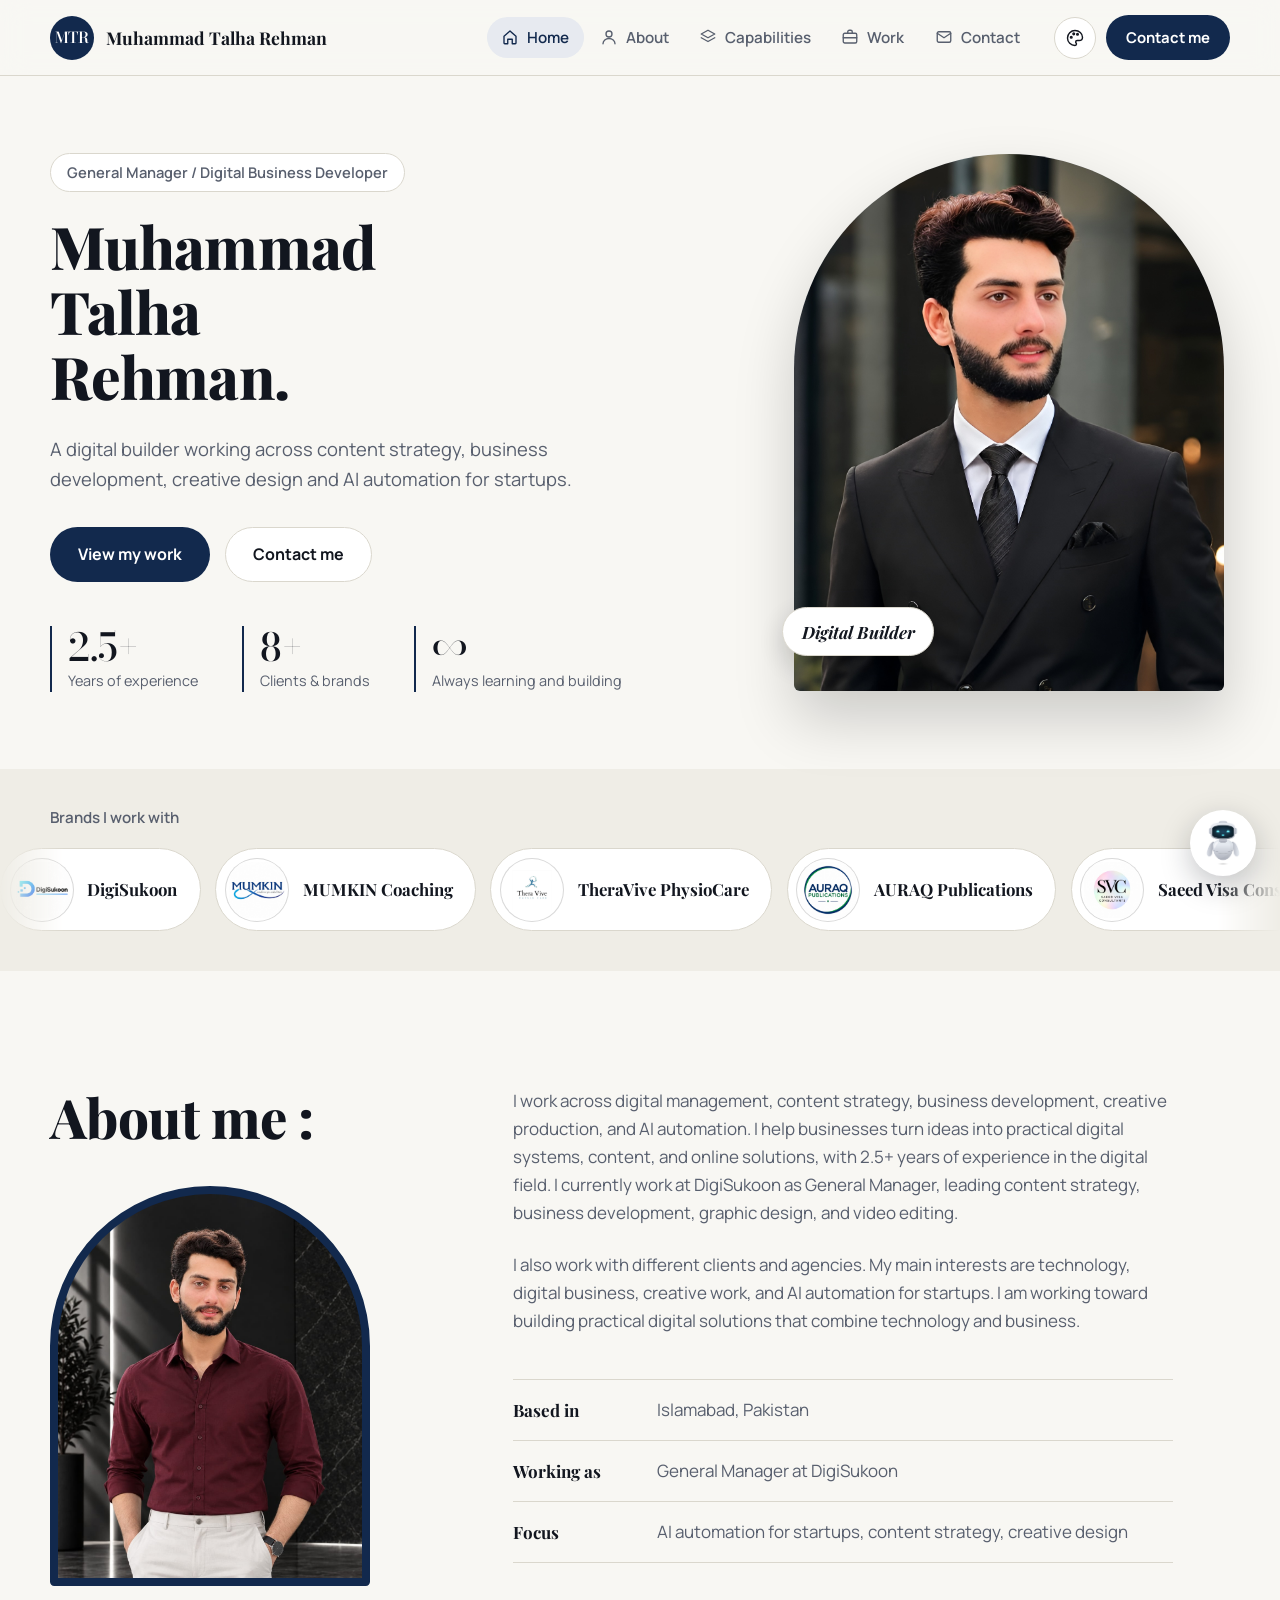
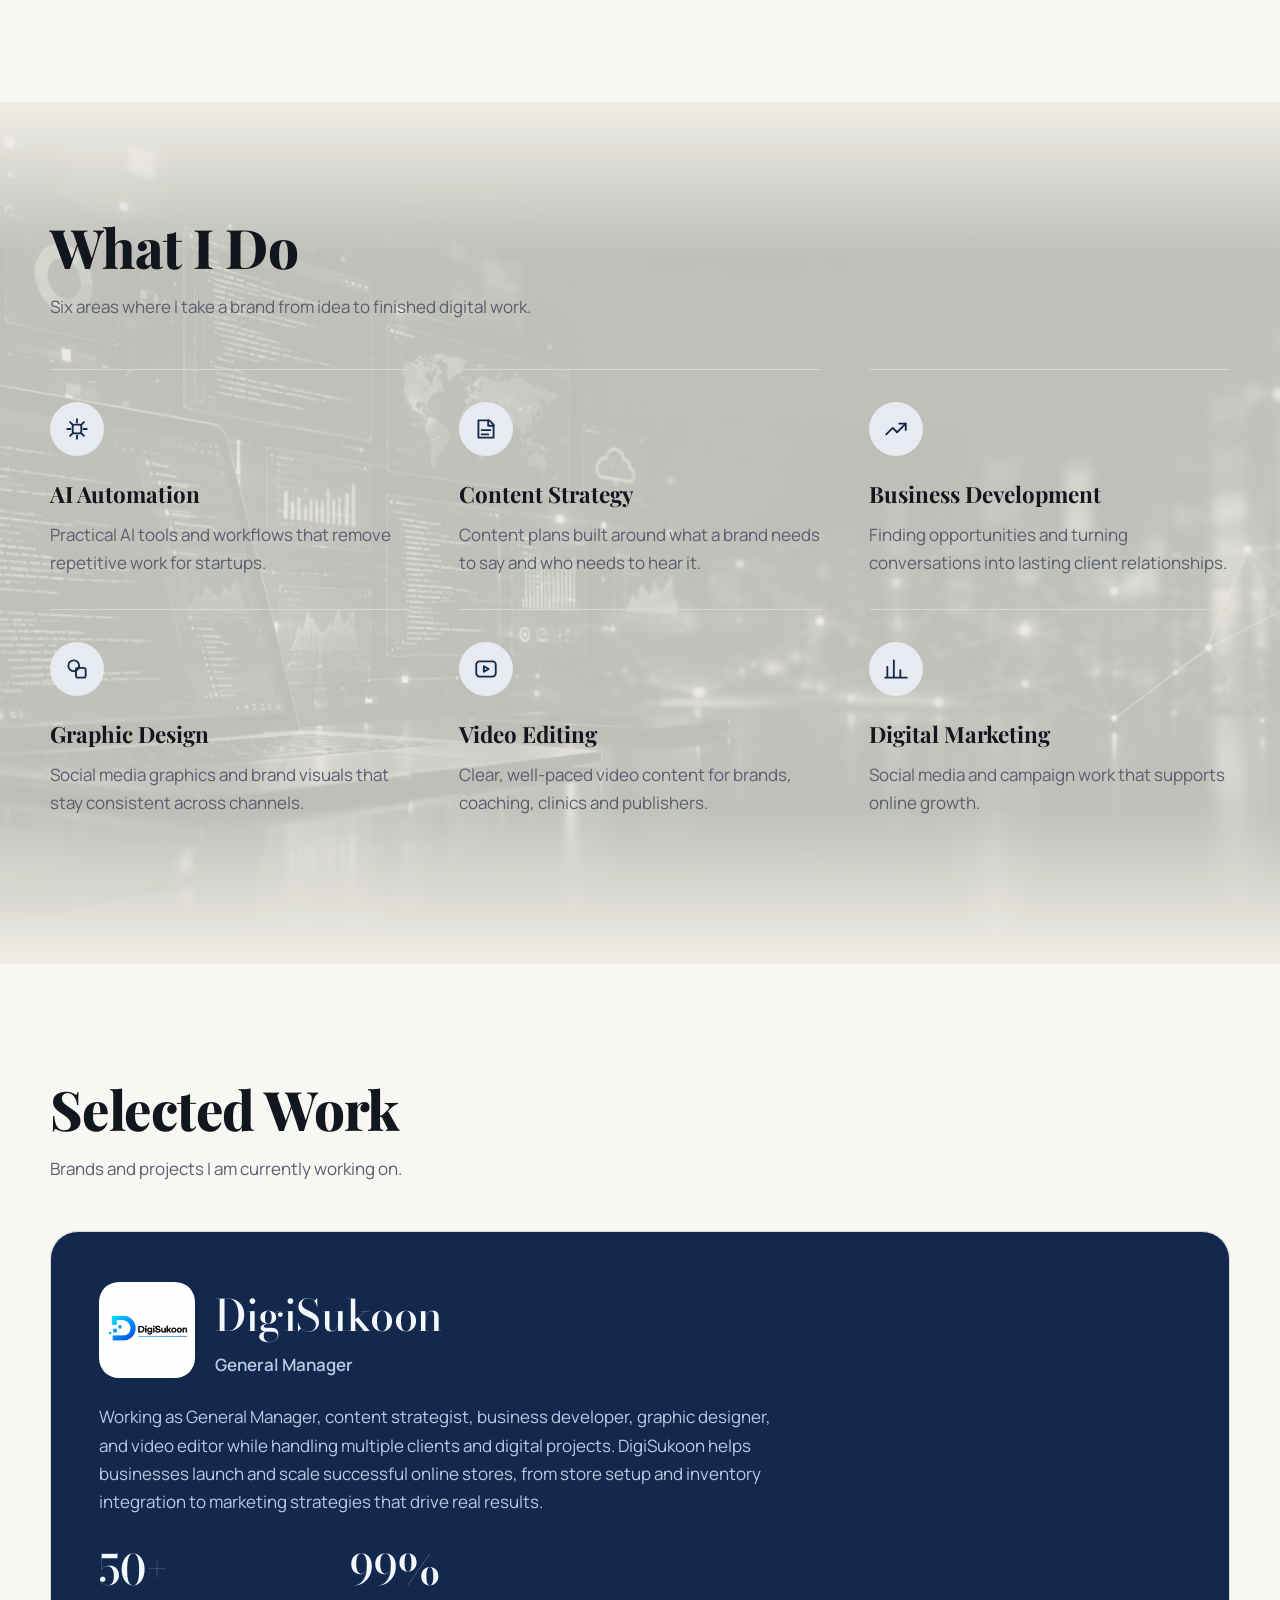
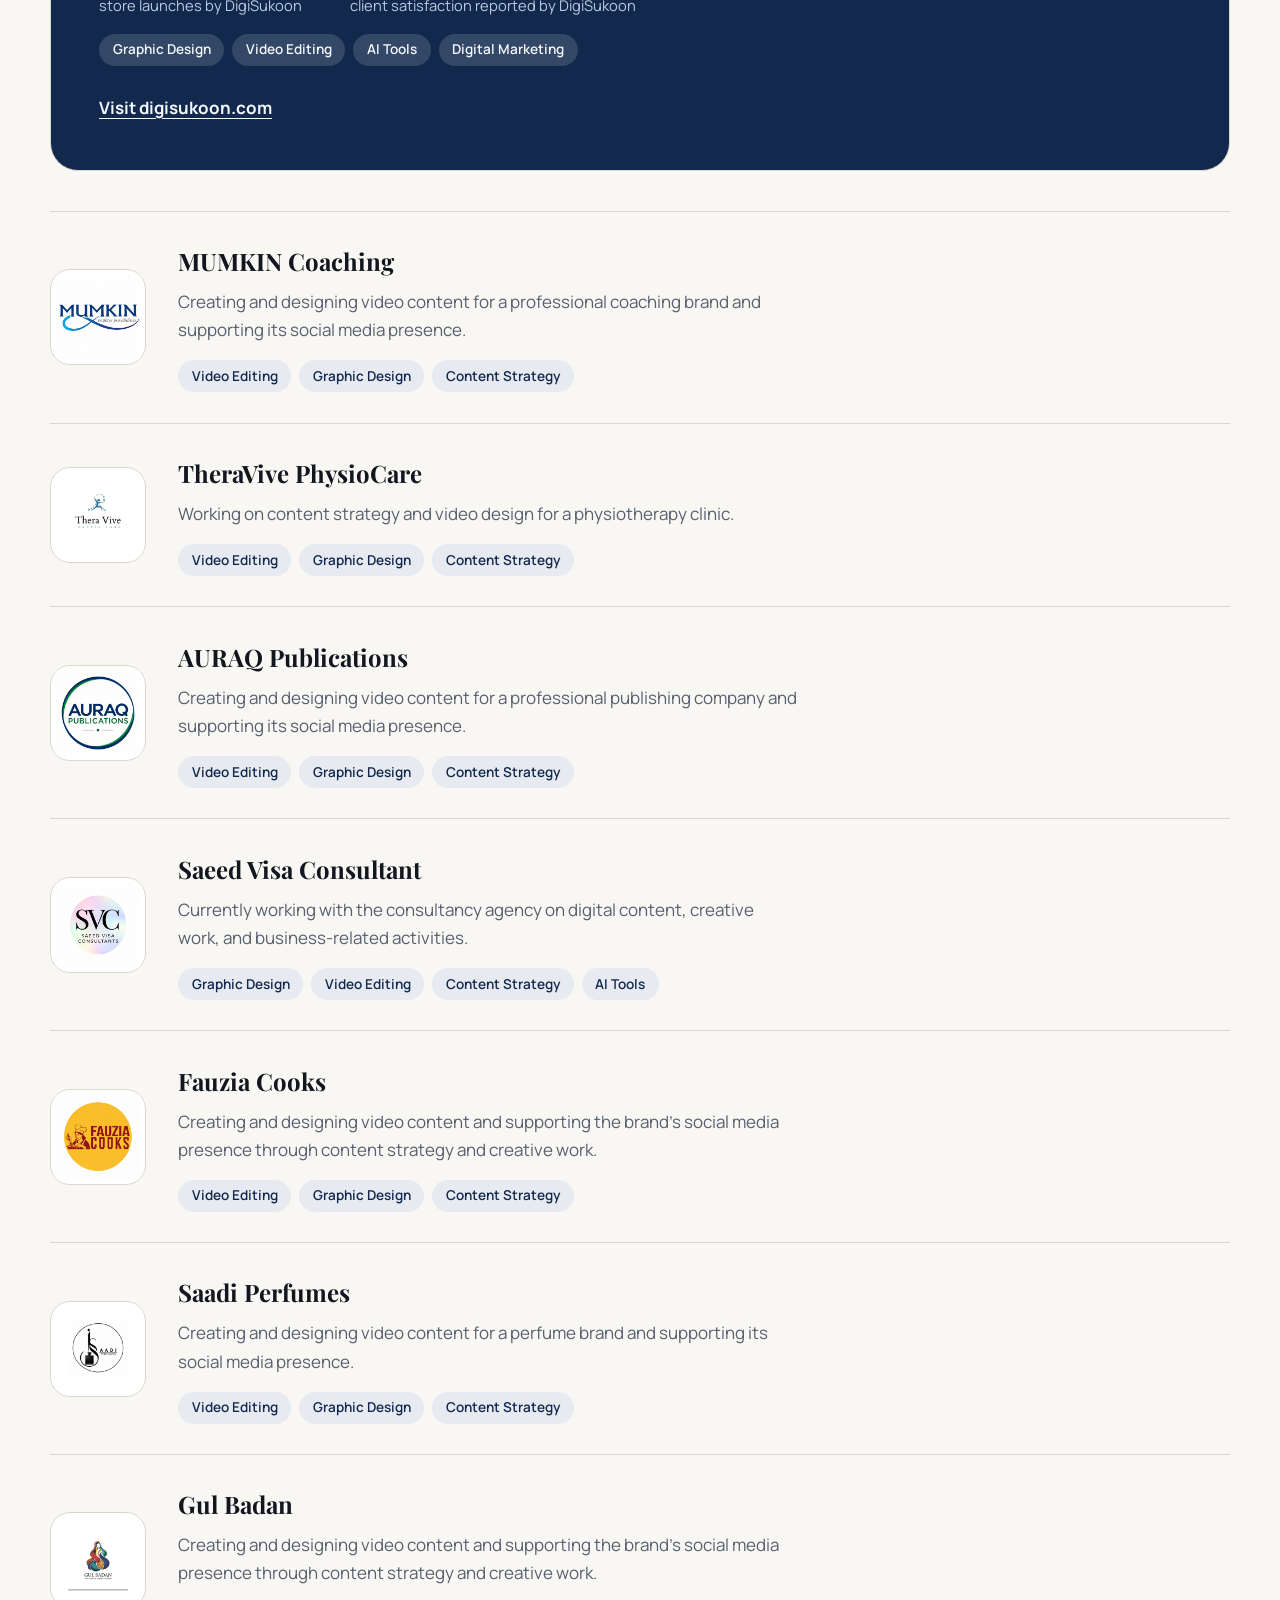
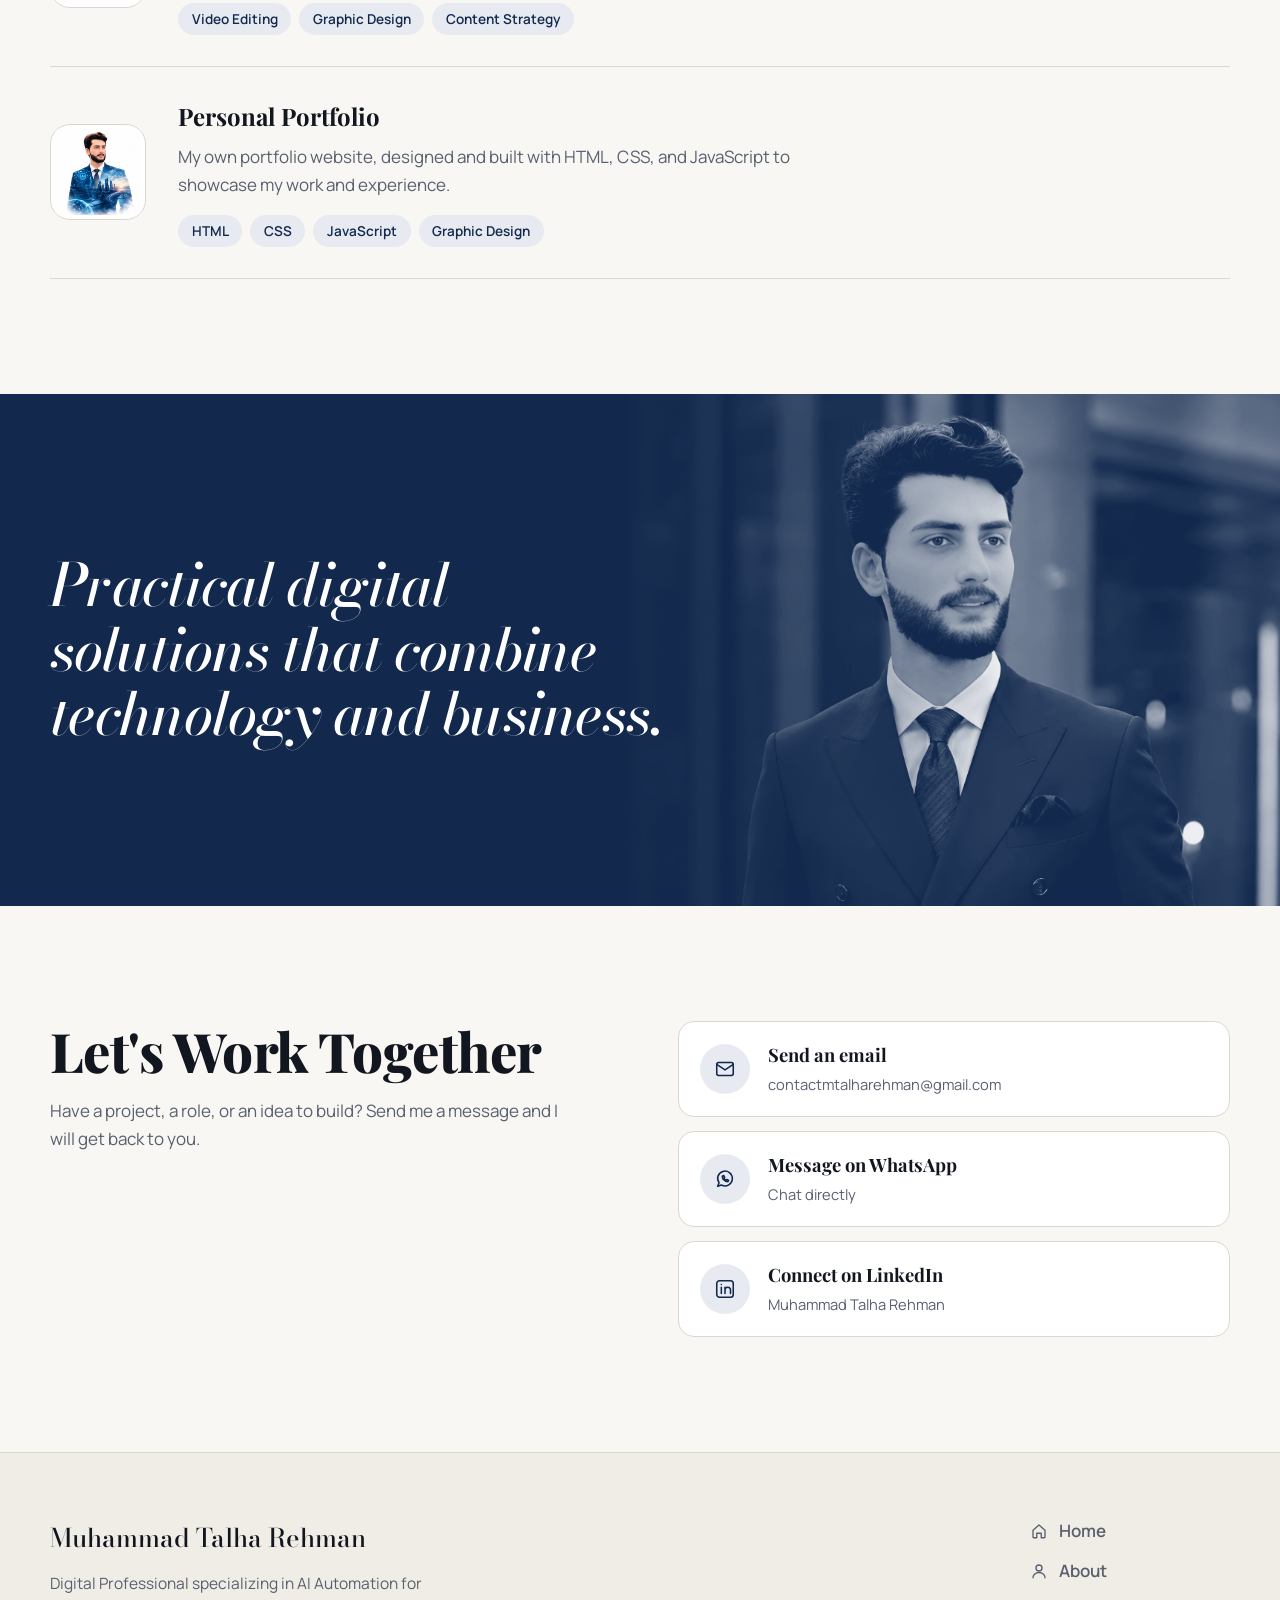
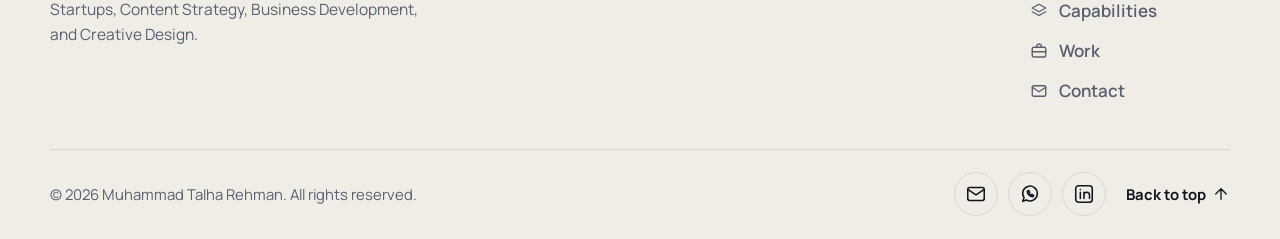
==== commit 6edbb7c8: "Add files via upload" ====
--- a/index.html
+++ b/index.html
@@ -416,17 +416,61 @@
        This is the function to wire up to the Claude API later.
        Right now it returns a placeholder reply after a short delay.
     --------------------------------------------------------- */
+    /* ---------------------------------------------------------
+       FREE MODE: keyword-based replies, no API needed.
+       When ready to upgrade to a real AI model later, only this
+       function needs to change (swap it for a fetch() call).
+    --------------------------------------------------------- */
+    var MTR_REPLIES = [
+      {
+        keywords: ['work', 'project', 'portfolio', 'client', 'clients'],
+        reply: "I've worked with clients like DigiSukoon, MUMKIN Coaching, TheraVive PhysioCare, AURAQ Publications, Saadi Perfumes and more. Scroll down to the Work section to see the full list, or ask me about a specific one."
+      },
+      {
+        keywords: ['service', 'services', 'offer', 'help with', 'what do you do'],
+        reply: "I work across content strategy, business development, graphic design, video editing, digital marketing, and AI automation for startups."
+      },
+      {
+        keywords: ['collab', 'collaborate', 'hire', 'work together', 'project idea'],
+        reply: "I'd love to hear more about your project. The best way to reach me is through the Contact section below — email, WhatsApp, or LinkedIn."
+      },
+      {
+        keywords: ['contact', 'email', 'reach', 'whatsapp', 'linkedin', 'phone', 'number'],
+        reply: "You can reach me at contactmtalharehman@gmail.com, on WhatsApp, or on LinkedIn. All three are linked in the Contact section of this site."
+      },
+      {
+        keywords: ['digisukoon'],
+        reply: "I'm General Manager at DigiSukoon, where I lead content strategy, business development, graphic design, and video editing while helping businesses launch and scale online stores."
+      },
+      {
+        keywords: ['who are you', 'about you', 'about yourself', 'your name'],
+        reply: "I'm Muhammad Talha Rehman (Khan) — a digital builder working in content strategy, business development, creative design, and AI automation. This chat is here to help you learn more about my work."
+      },
+      {
+        keywords: ['ai', 'automation'],
+        reply: "AI automation is one of my core focus areas — building practical AI tools and workflows that remove repetitive work for startups and businesses."
+      }
+    ];
+
+    function findReply(userMessage){
+      var text = userMessage.toLowerCase();
+      for (var i = 0; i < MTR_REPLIES.length; i++) {
+        var item = MTR_REPLIES[i];
+        for (var j = 0; j < item.keywords.length; j++) {
+          if (text.indexOf(item.keywords[j]) !== -1) return item.reply;
+        }
+      }
+      return "Thanks for your message! For anything specific, the best way to reach me directly is through the Contact section — email, WhatsApp, or LinkedIn.";
+    }
+
     function sendMessageToAI(userMessage){
       var typingEl = showTyping();
-      // Placeholder behavior — replace the inside of this block
-      // with a fetch() call to your serverless function, see the
-      // guide after this artifact.
+      var delay = 500 + Math.random() * 500;
       setTimeout(function(){
         typingEl.remove();
-        addMessage("Thanks for your message! (AI connection coming soon.)", 'bot');
-      }, 900);
-    }
-
+        addMessage(findReply(userMessage), 'bot');
+      }, delay);
+    }
     function handleUserMessage(text){
       var trimmed = text.trim();
       if(!trimmed) return;
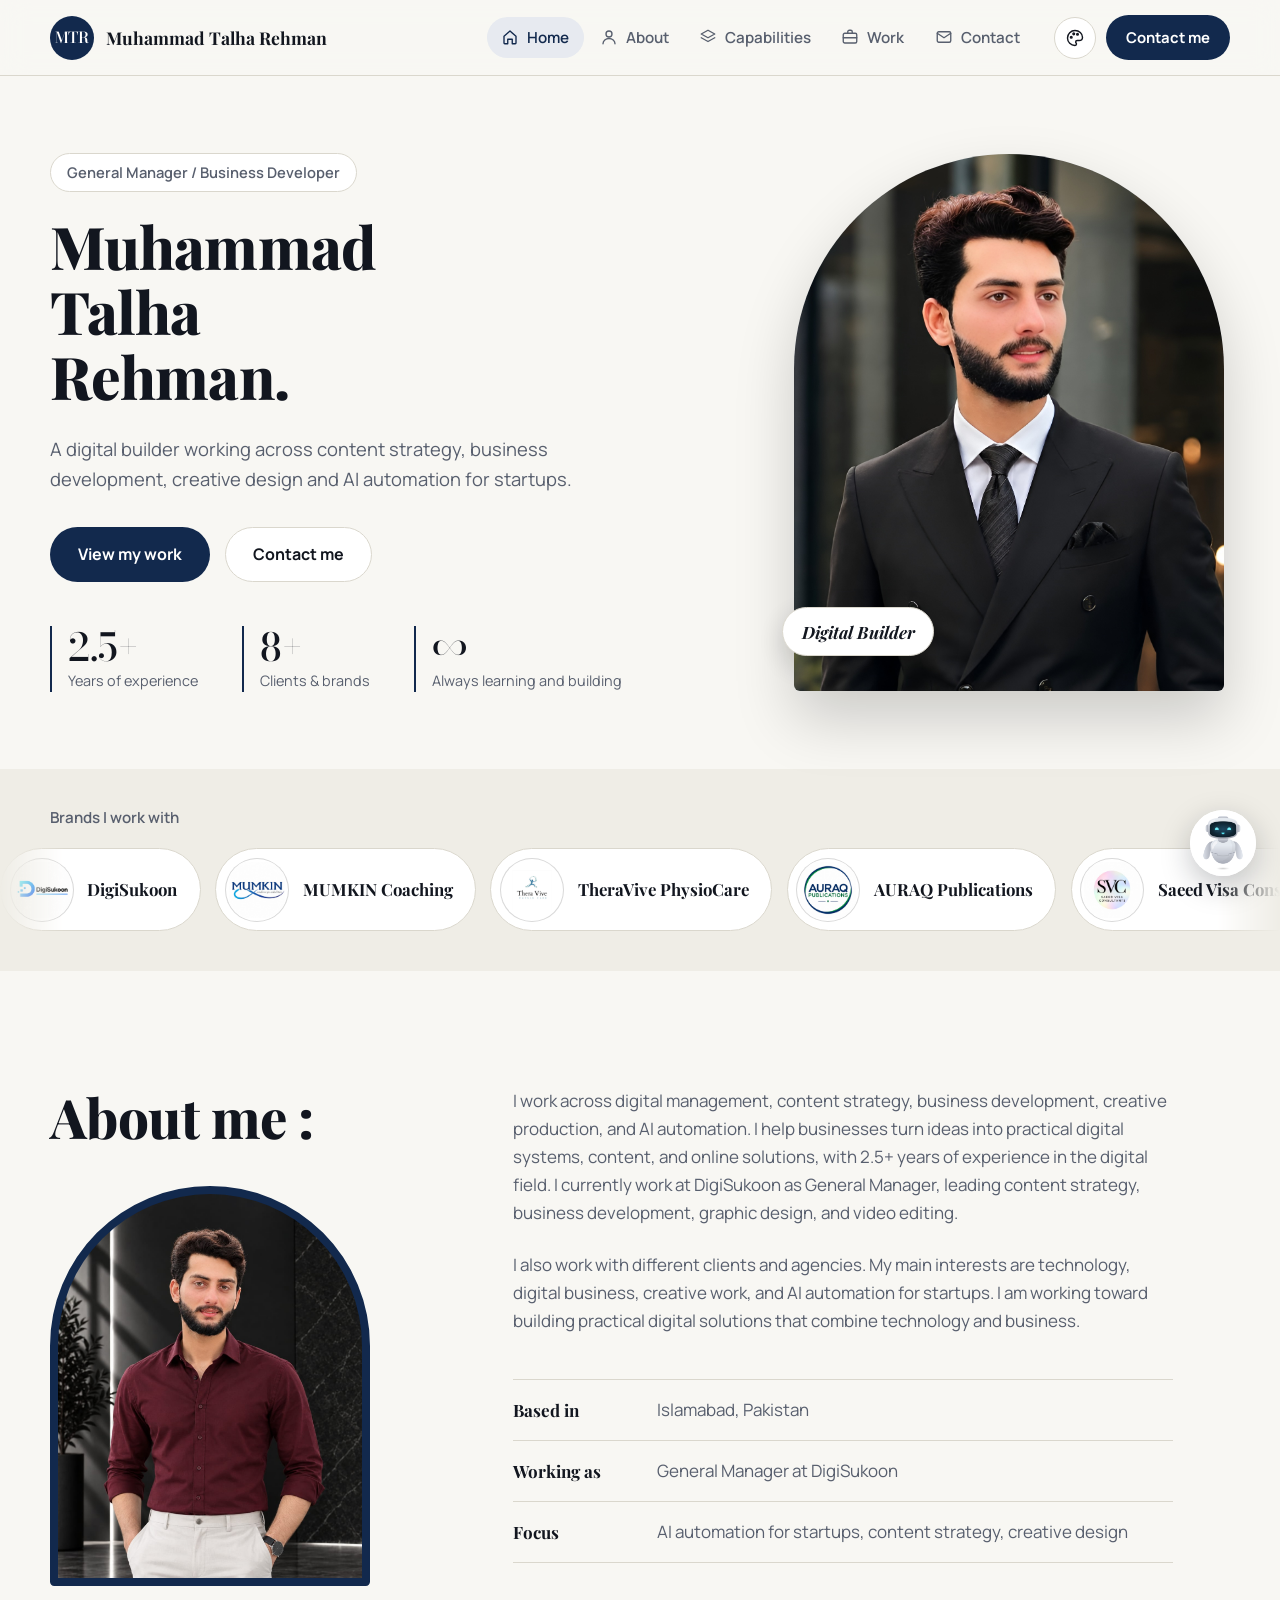
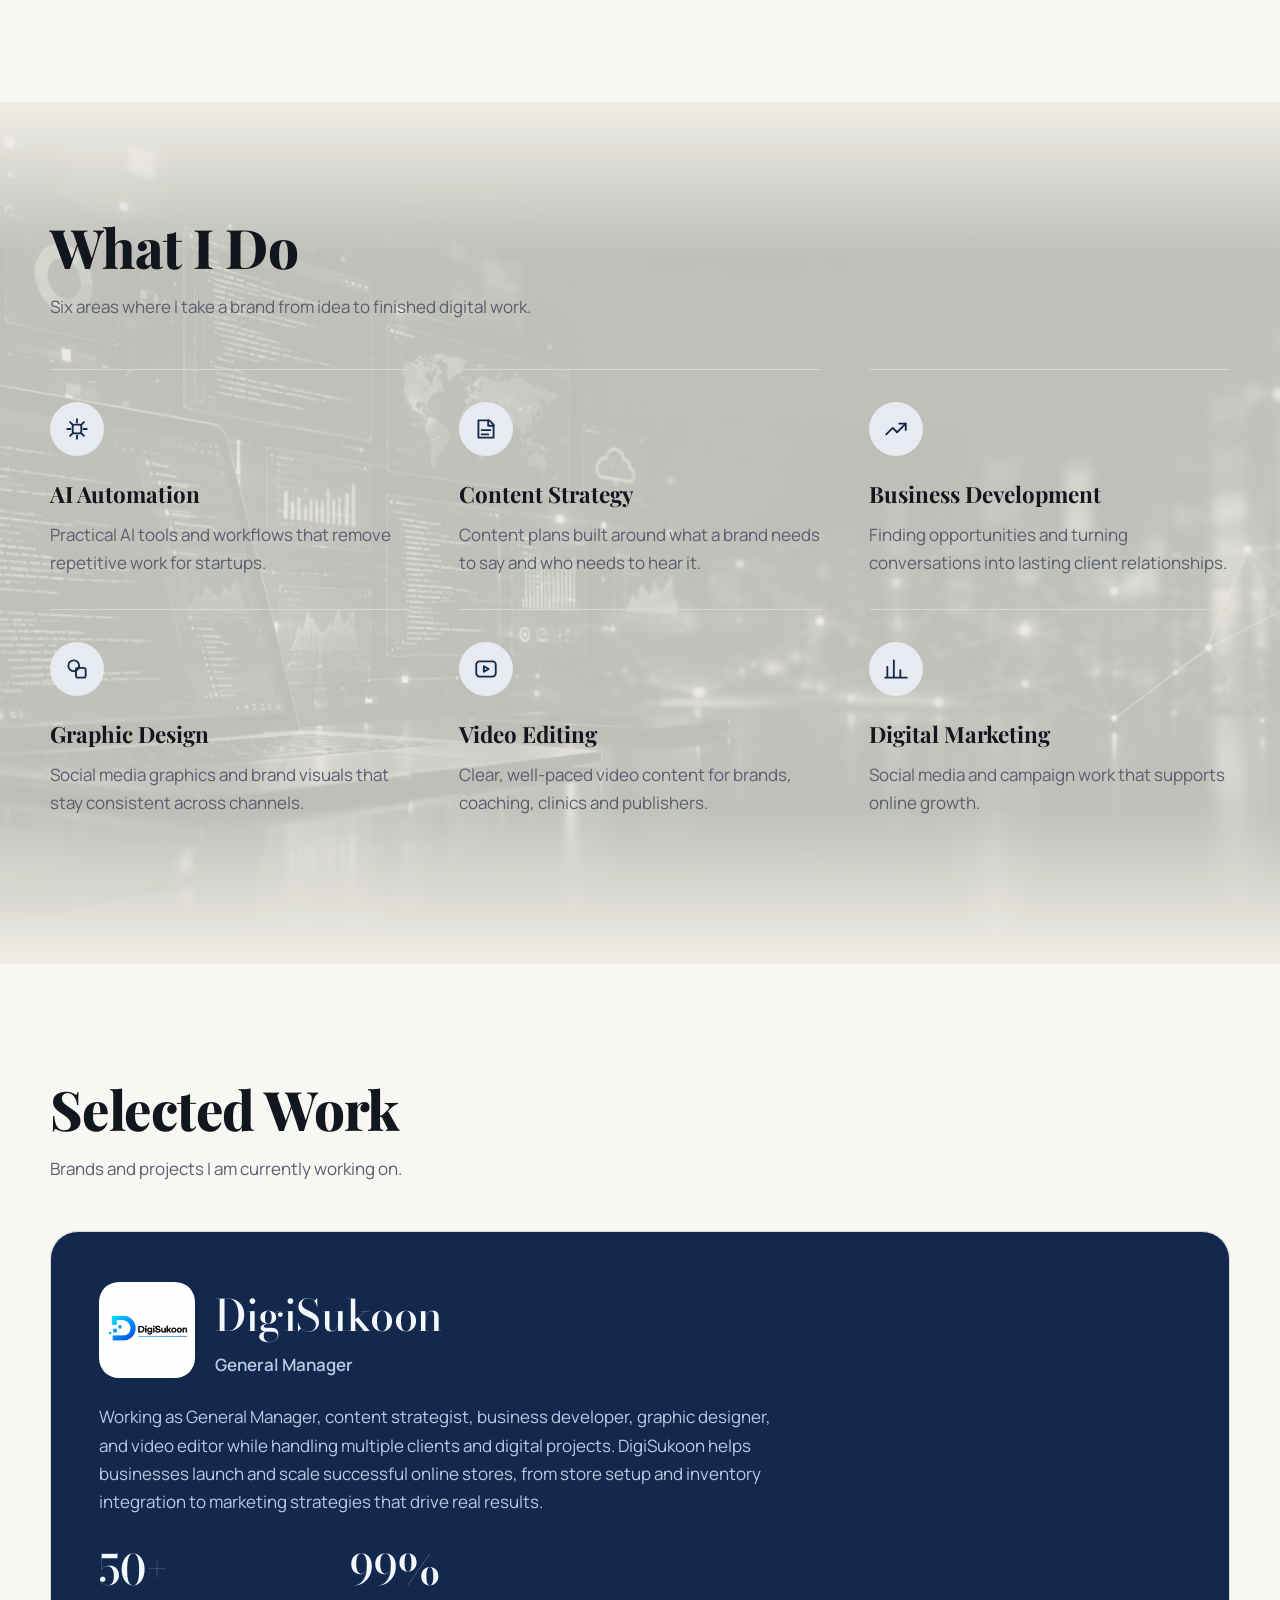
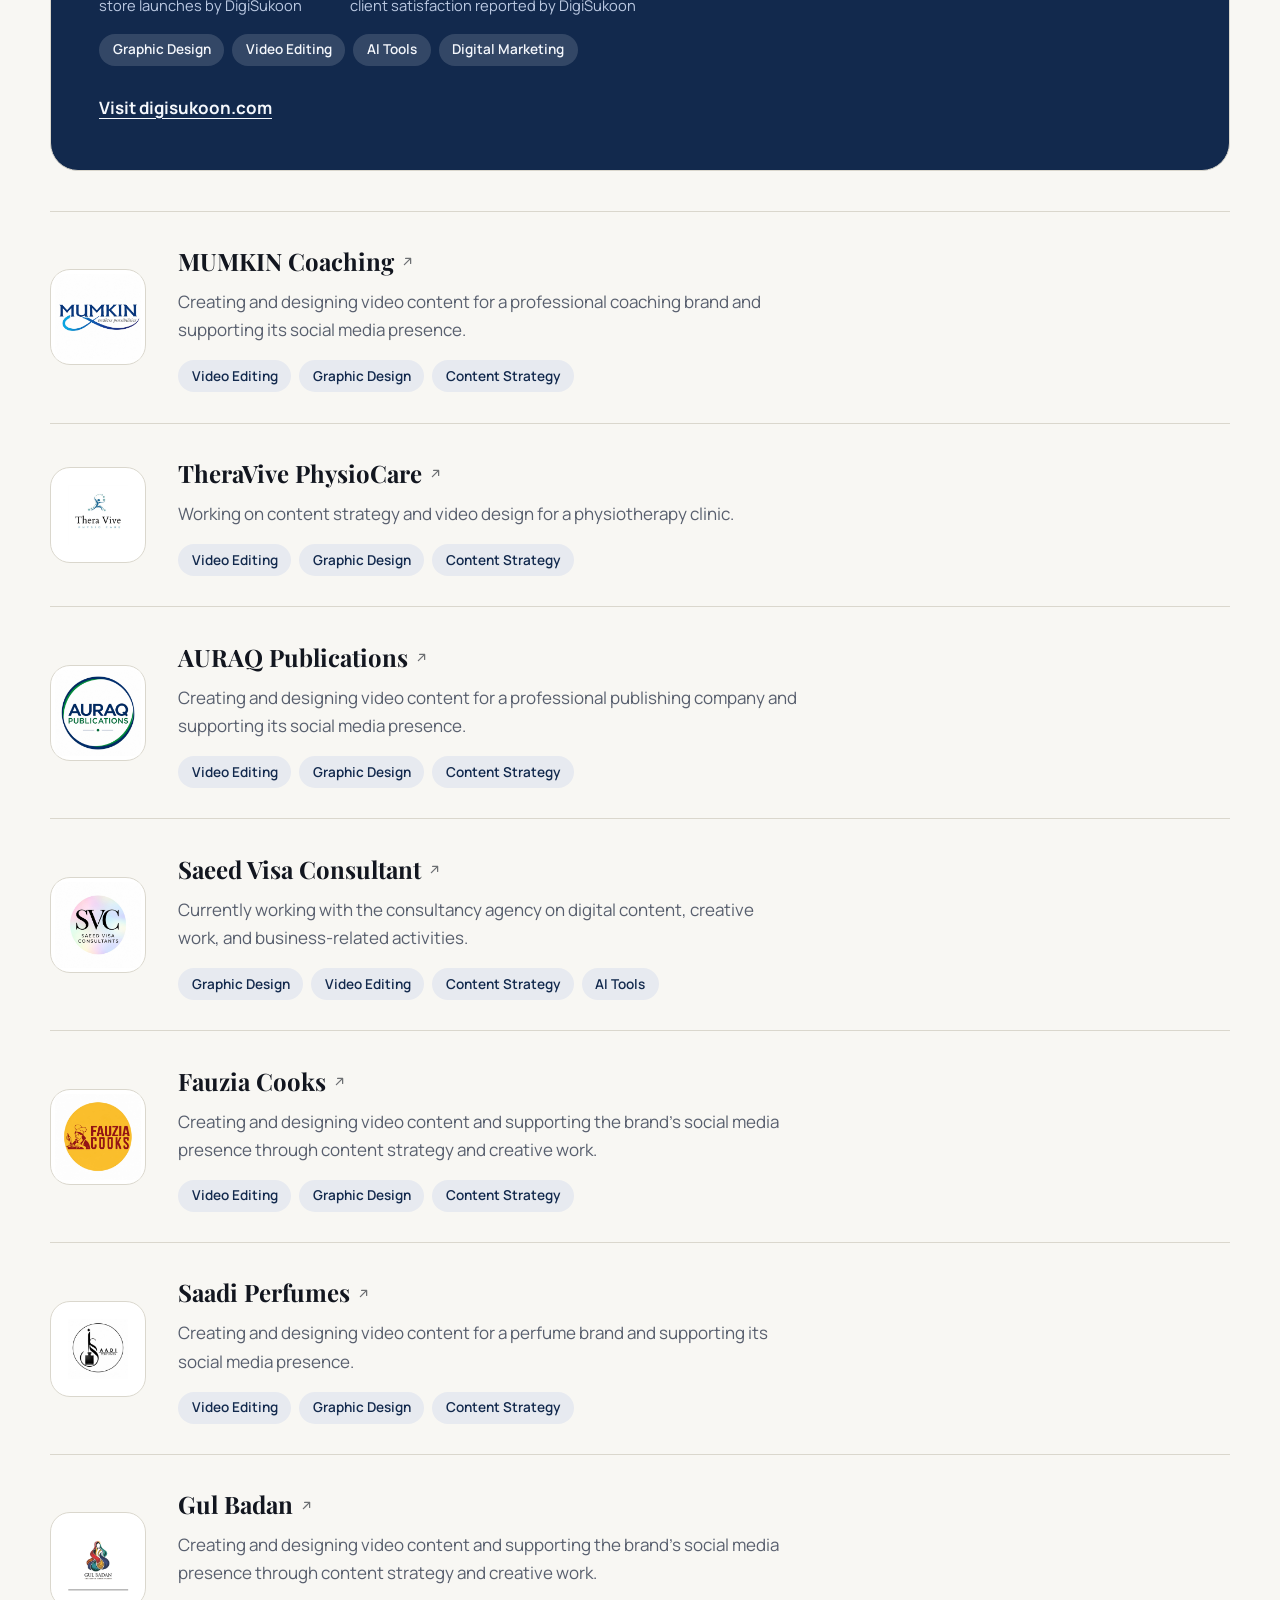
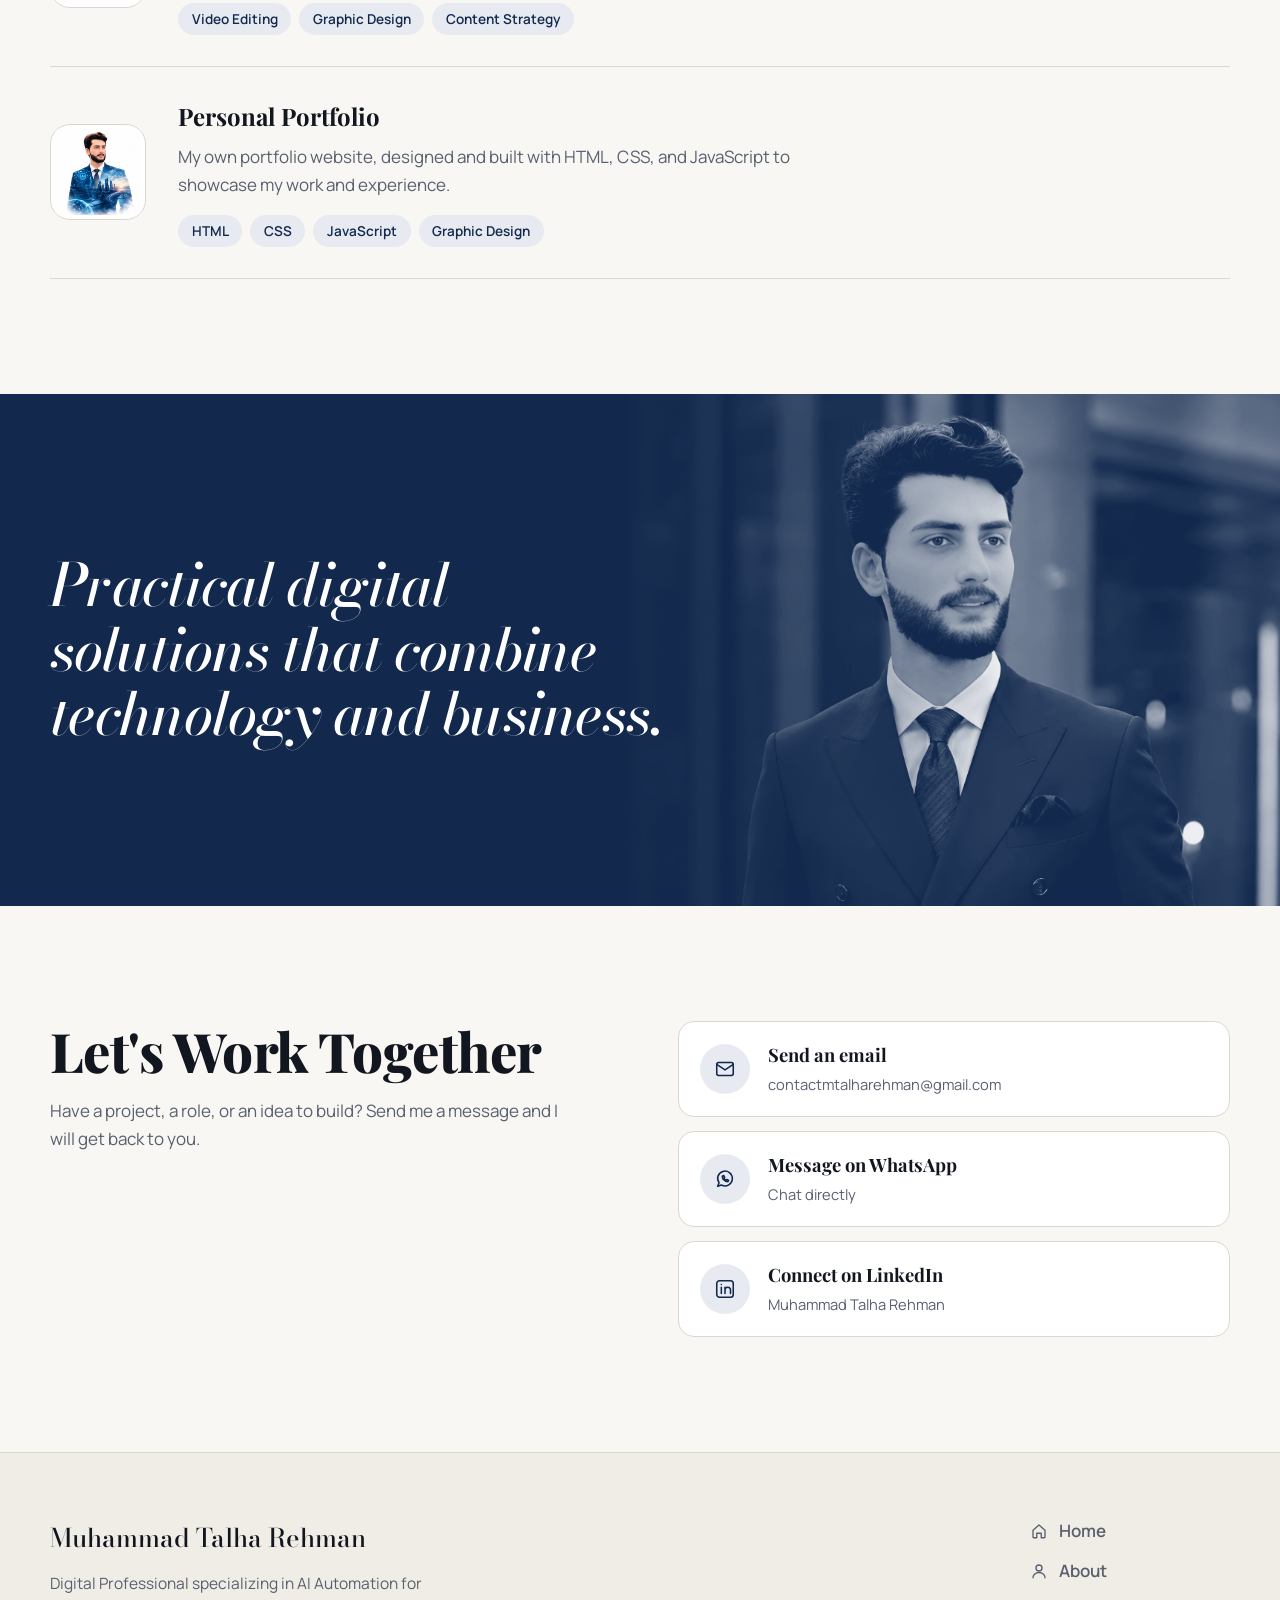
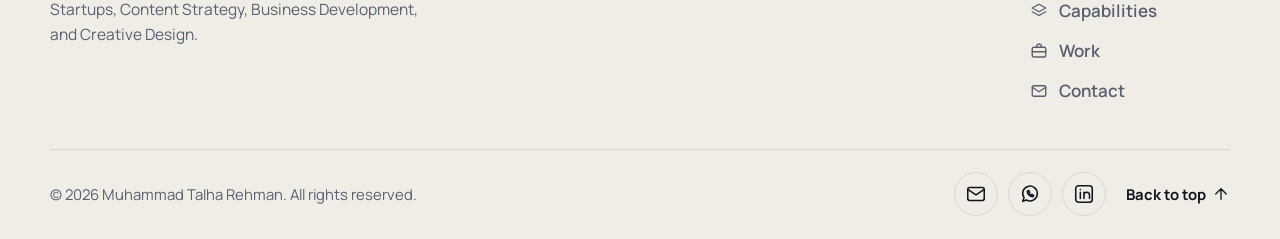
==== commit 34185bef: "Add files via upload" ====
--- a/index.html
+++ b/index.html
@@ -20,6 +20,7 @@
   <link rel="preconnect" href="https://fonts.gstatic.com" crossorigin>
   <link href="https://fonts.googleapis.com/css2?family=Bodoni+Moda:ital,opsz,wght@0,6..96,400..900;1,6..96,400..900&family=Playfair+Display:ital,wght@0,400..900;1,400..900&family=Manrope:wght@400;500;600;700&display=swap" rel="stylesheet">
   <link rel="stylesheet" href="style.css">
+    <link rel="icon" href="data:image/svg+xml,%3Csvg xmlns='http://www.w3.org/2000/svg' viewBox='0 0 100 100'%3E%3Crect width='100' height='100' rx='22' fill='%2312294d'/%3E%3Ctext x='50' y='64' font-family='Georgia,serif' font-size='35' font-weight='700' fill='%23ffffff' text-anchor='middle'%3EMTR%3C/text%3E%3C/svg%3E">
 
   <!-- Sets the saved theme before the page paints (prevents a flash).
        Theme names: offwhite, cream, navy, sky, mix-offwhite-navy, mix-cream-navy, mix-offwhite-sky, mix-cream-sky -->
@@ -106,7 +107,7 @@
       <div class="wrap hero-grid">
         <div class="hero-copy">
           <!-- EDIT: small line above the headline -->
-          <p class="hero-identity load-in" style="--i:0">General Manager / Digital Business Developer</p>
+          <p class="hero-identity load-in" style="--i:0">General Manager / Business Developer</p>
 
           <!-- EDIT: main headline (each line is one <span>) -->
           <h1 class="hero-title">
--- a/style.css
+++ b/style.css
@@ -677,6 +677,9 @@
 .work-body h3 { font-family: var(--font-serif); font-weight: 700; font-size: 1.5rem; }
 .work-body p { margin-top: 0.4rem; max-width: 62ch; color: var(--muted); }
 
+.work-link{ display:inline-flex; align-items:center; gap:.35rem; color:inherit; text-decoration:none; }
+.work-link:hover{ text-decoration:underline; }
+.work-link-icon{ flex:none; opacity:.6; }
 
 /* @@ CSS-14  STATEMENT (big sentence left, double exposure image right)
    Double exposure = the photo (black and white) is blended with the section color
@@ -948,12 +951,12 @@
   position:fixed; right:1.5rem; bottom:1.5rem; z-index:9999;
   width:66px; height:66px; border-radius:50%; border:none; cursor:pointer;
   background:var(--surface); color:var(--accent-ink);
-  display:grid; place-items:center; padding:6px; overflow:hidden;
+  display:grid; place-items:center; padding:0; overflow:hidden;
   box-shadow:0 10px 30px rgba(18,22,31,.25);
   transition:transform .2s ease, box-shadow .2s ease;
 }
 .mtr-ai-btn:hover{ transform:translateY(-2px); box-shadow:0 14px 34px rgba(18,22,31,.3); }
-.mtr-ai-btn img{ width:100%; height:100%; object-fit:contain; display:block; }
+.mtr-ai-btn img{ width:100%; height:100%; object-fit:cover; display:block; }
 .mtr-ai-btn .icon-close{ display:none; width:26px; height:26px; color:var(--accent); }
 .mtr-ai-btn.is-open{ background:var(--accent); }
 .mtr-ai-btn.is-open img{ display:none; }
